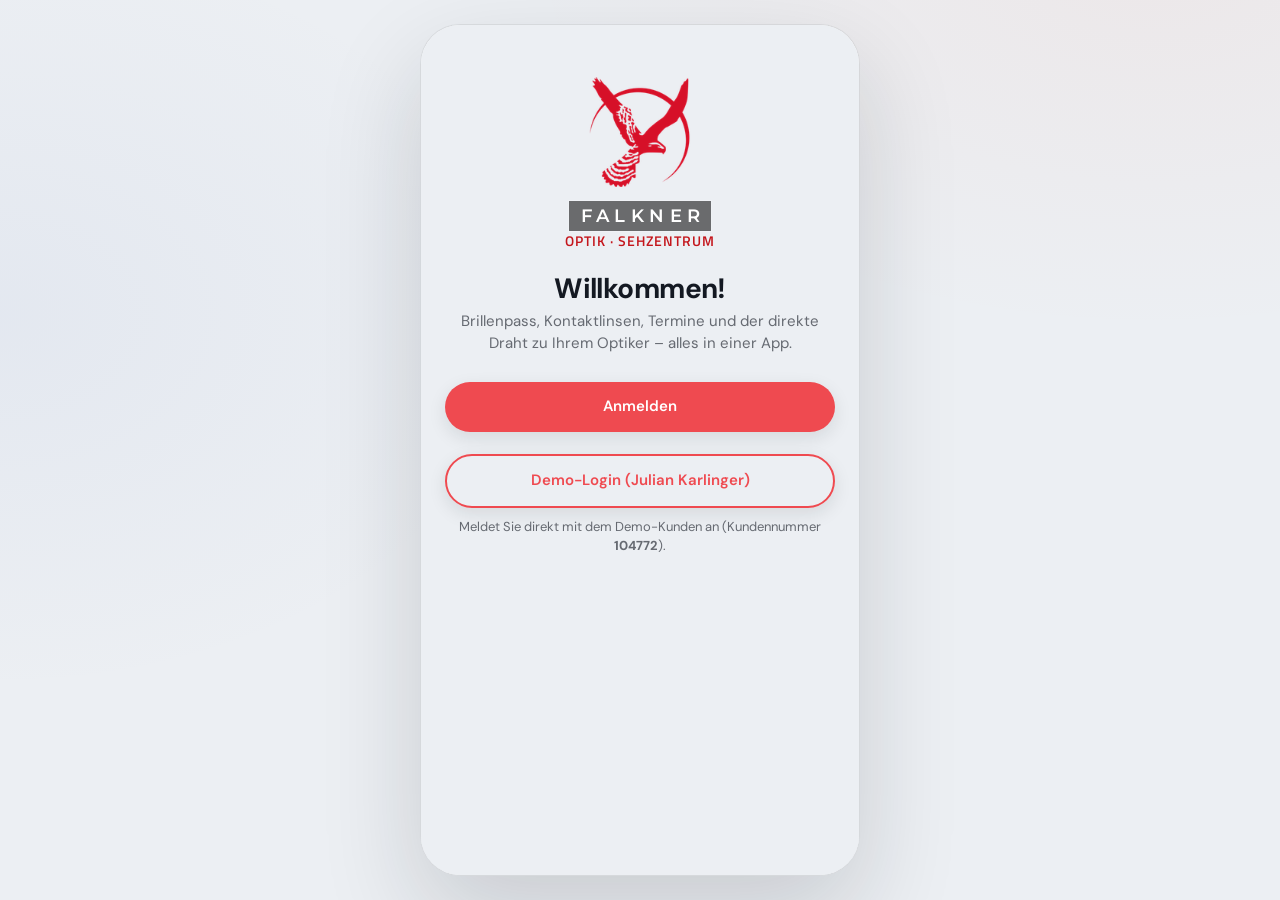
==== index.html @ cf4ca195 "App v1.14: Datenschutzerklärung um Google Maps ergänzt Abschnitt „Karten (Google Maps)“: IP-Übertrag" ====
<!DOCTYPE html>
<html lang="de">
<head>
<meta charset="UTF-8">
<script>/* Runde 4: Hell/Dunkel aus den App-Einstellungen, Standard Systemeinstellung */
(function(){var mq=matchMedia('(prefers-color-scheme: dark)');
window.gtApply=function(t){if(t===undefined){try{t=((JSON.parse(localStorage.getItem('glass-falkner-v10'))||{}).ui||{}).theme}catch(e){}}
 window.__gtT=t||'system';var r=(__gtT==='light'||__gtT==='dark')?__gtT:(mq.matches?'dark':'light');
 document.documentElement.setAttribute('data-gt',r);var m=document.querySelector('meta[name="theme-color"]');if(m)m.setAttribute('content',r==='dark'?'#12151B':'#ECEFF3')};
mq.addEventListener('change',function(){gtApply(window.__gtT)});gtApply();})();
</script>
<meta name="viewport" content="width=device-width, initial-scale=1, viewport-fit=cover">
<meta name="theme-color" content="#26262b">
<meta name="apple-mobile-web-app-capable" content="yes">
<meta name="apple-mobile-web-app-status-bar-style" content="black-translucent">
<meta name="apple-mobile-web-app-title" content="Optik Falkner">
<title>OptiApp</title>
<link href="fonts/fonts.css" rel="stylesheet">
<style>
:root{
  --bg:#f3f2f0; --surface:#ffffff; --surface-2:#f8f7f5; --ink:#1c1c1f; --muted:#6e6e74;
  --line:#e4e2de; --brand:#26262b; --brand-2:#4a4a52; --accent:#c4161c; --accent-soft:#fbe5e5;
  --brand-soft:rgba(38,38,43,.10); --ok:#2f8f6b; --ok-soft:#e1f2ea; --warn:#c9822b; --warn-soft:#fbf0de; --danger:#c2493d;
  --radius:18px; --shadow:0 1px 2px rgba(20,35,43,.05),0 8px 24px rgba(20,35,43,.06);
}
@media (prefers-color-scheme: dark){
  :root:not([data-theme="light"]){
    --bg:#121214; --surface:#1c1c20; --surface-2:#232328; --ink:#f0f0f2; --muted:#9a9aa2;
    --line:#2e2e34; --brand:#e8e8ec; --brand-2:#c8c8d0; --accent:#ef4a50; --accent-soft:#3a1c1e;
    --brand-soft:rgba(232,232,236,.14); --ok:#5cc79c; --ok-soft:#173329; --warn:#e3a85a; --warn-soft:#352a18; --danger:#e57367;
    --shadow:0 1px 2px rgba(0,0,0,.3),0 8px 24px rgba(0,0,0,.25);
  }
}
:root[data-theme="dark"]{
    --bg:#121214; --surface:#1c1c20; --surface-2:#232328; --ink:#f0f0f2; --muted:#9a9aa2;
    --line:#2e2e34; --brand:#e8e8ec; --brand-2:#c8c8d0; --accent:#ef4a50; --accent-soft:#3a1c1e;
    --brand-soft:rgba(232,232,236,.14); --ok:#5cc79c; --ok-soft:#173329; --warn:#e3a85a; --warn-soft:#352a18; --danger:#e57367;
    --shadow:0 1px 2px rgba(0,0,0,.3),0 8px 24px rgba(0,0,0,.25);
}
:root[data-theme="dark"]{color-scheme:dark}
*{box-sizing:border-box;margin:0;padding:0;-webkit-tap-highlight-color:transparent}
html,body{height:100%}
body{font-family:'DM Sans',system-ui,sans-serif;background:var(--bg);color:var(--ink);font-size:15px;line-height:1.45}
button,input,select,textarea{font:inherit;color:inherit}
button{cursor:pointer;border:none;background:none}

/* App shell – auf dem Desktop als Handy-Rahmen */
.app{max-width:440px;margin:0 auto;min-height:100%;display:flex;flex-direction:column;background:var(--bg);position:relative}
@media (min-width:600px){
  body{padding:24px 0;background:linear-gradient(135deg,#e6e4e1,#f2e6e4)}
  .app{height:calc(100vh - 48px);min-height:0;border-radius:36px;overflow:hidden;box-shadow:0 30px 80px rgba(15,61,76,.25);border:8px solid #14232b}
}
@media (min-width:600px) and (prefers-color-scheme: dark){ :root:not([data-theme="light"]) body{background:#060b0d} }
@media (min-width:600px){ :root[data-theme="dark"] body{background:#060b0d} }

header.top{padding:calc(env(safe-area-inset-top) + 18px) 20px 14px;display:flex;align-items:center;justify-content:space-between}
.logo{display:flex;align-items:center;gap:10px}
.logo-mark{width:34px;height:34px;border-radius:50%;background:var(--brand);display:grid;place-items:center}
.logo-mark svg{width:20px;height:20px;stroke:var(--bg)}
.logo-text{font-family:'DM Serif Display',serif;font-size:20px;letter-spacing:.2px}
.icon-btn{width:40px;height:40px;border-radius:50%;display:grid;place-items:center;background:var(--surface);box-shadow:var(--shadow);position:relative}
.icon-btn svg{width:20px;height:20px}
.dot{position:absolute;top:9px;right:10px;width:8px;height:8px;border-radius:50%;background:var(--accent);border:2px solid var(--surface)}

main{flex:1;overflow-y:auto;padding:4px 20px 110px}
.view{display:none;animation:fade .25s ease}
.view.active{display:block}
@keyframes fade{from{opacity:0;transform:translateY(6px)}to{opacity:1;transform:none}}

h1{font-family:'DM Serif Display',serif;font-weight:400;font-size:30px;line-height:1.1;margin:6px 0 4px}
h2{font-size:13px;text-transform:uppercase;letter-spacing:.08em;color:var(--muted);font-weight:600;margin:26px 0 10px}
h3{font-size:17px;font-weight:600}
.sub{color:var(--muted)}

.card{background:var(--surface);border-radius:var(--radius);padding:18px;box-shadow:var(--shadow)}
.card + .card{margin-top:12px}

/* Hero */
.hero{background:#26262b;color:#fff;border-radius:24px;padding:20px;position:relative;overflow:hidden;margin-top:14px}
.hero::before{content:"";position:absolute;left:0;top:0;bottom:0;width:5px;background:var(--accent)}
@media (prefers-color-scheme: dark){:root:not([data-theme="light"]) .hero{background:#2a2a30}}
:root[data-theme="dark"] .hero{background:#2a2a30}
.hero::after{content:"";position:absolute;right:-40px;top:-40px;width:160px;height:160px;border-radius:50%;border:22px solid rgba(255,255,255,.07)}
.hero .label{font-size:12px;opacity:.75;text-transform:uppercase;letter-spacing:.08em}
.hero .big{font-family:'DM Serif Display',serif;font-size:24px;margin:4px 0 2px}
.hero .meta{opacity:.85;font-size:14px}
.hero .btn-light{margin-top:14px;background:rgba(255,255,255,.15);color:#fff;padding:9px 14px;border-radius:12px;font-weight:600;font-size:14px}

/* Quick actions */
.quick{display:grid;grid-template-columns:repeat(3,1fr);gap:10px}
.qa{background:var(--surface);border-radius:var(--radius);padding:16px 10px;box-shadow:var(--shadow);display:flex;flex-direction:column;align-items:center;gap:8px;text-align:center;font-size:13px;font-weight:600}
.qa .ic{width:44px;height:44px;border-radius:14px;display:grid;place-items:center}
.qa .ic svg{width:22px;height:22px}
.ic-a{background:var(--accent-soft);color:var(--accent)}
.ic-b{background:var(--ok-soft);color:var(--ok)}
.ic-c{background:var(--brand-soft);color:var(--brand)}

.row{display:flex;align-items:center;gap:12px}
.row .grow,.list-item .grow{flex:1;min-width:0}
.list-item{display:flex;align-items:center;gap:12px;padding:14px 0;border-bottom:1px solid var(--line)}
.list-item:last-child{border-bottom:none;padding-bottom:0}
.list-item:first-child{padding-top:0}
.chev{color:var(--muted)}

.badge{display:inline-block;font-size:12px;font-weight:600;padding:3px 9px;border-radius:999px}
.badge.ok{background:var(--ok-soft);color:var(--ok)}
.badge.warn{background:var(--warn-soft);color:var(--warn)}
.badge.info{background:var(--brand-soft);color:var(--brand)}

/* Segmented */
.seg{display:flex;background:var(--surface);border-radius:14px;padding:4px;box-shadow:var(--shadow);margin-top:14px}
.seg button{flex:1;padding:10px;border-radius:10px;font-weight:600;color:var(--muted);font-size:14px}
.seg button.on{background:var(--brand);color:var(--bg)}

/* Rezepttabelle */
.rx{width:100%;border-collapse:collapse;margin-top:12px;font-variant-numeric:tabular-nums}
.rx th{font-size:11px;text-transform:uppercase;letter-spacing:.06em;color:var(--muted);font-weight:600;text-align:center;padding:6px 2px}
.rx td{text-align:center;padding:10px 2px;font-weight:600;border-top:1px solid var(--line)}
.rx td:first-child,.rx th:first-child{text-align:left}
.eye{display:inline-grid;place-items:center;width:26px;height:26px;border-radius:8px;background:var(--surface-2);font-size:12px;font-weight:700}
.kv{display:grid;grid-template-columns:1fr 1fr;gap:12px 16px;margin-top:14px}
.kv div span{display:block;font-size:12px;color:var(--muted)}
.kv div b{font-weight:600}

.progress{height:8px;border-radius:99px;background:var(--surface-2);overflow:hidden;margin-top:8px}
.progress i{display:block;height:100%;background:var(--accent);border-radius:99px}

/* Buttons */
.btn{display:flex;align-items:center;justify-content:center;gap:8px;width:100%;padding:14px;border-radius:14px;font-weight:600;background:var(--brand);color:var(--bg)}
.btn.ghost{background:var(--surface-2);color:var(--ink)}
.btn.accent{background:var(--accent);color:#fff}
.btn:disabled{opacity:.4;cursor:not-allowed}
.btn-row{display:flex;gap:10px;margin-top:14px}

/* Formulare */
label.f{display:block;font-size:13px;font-weight:600;margin:16px 0 6px}
.input,select.input,textarea.input{width:100%;padding:13px 14px;border-radius:12px;border:1px solid var(--line);background:var(--surface-2);outline:none}
.input:focus{border-color:var(--brand-2)}
textarea.input{min-height:90px;resize:vertical}
.chips{display:flex;flex-wrap:wrap;gap:8px}
.chip{padding:9px 14px;border-radius:999px;border:1px solid var(--line);background:var(--surface-2);font-size:14px;font-weight:500}
.chip.on{background:var(--brand);border-color:var(--brand);color:var(--bg)}
.toggle{width:46px;height:28px;border-radius:99px;background:var(--line);position:relative;flex-shrink:0;transition:.2s}
.toggle::after{content:"";position:absolute;top:3px;left:3px;width:22px;height:22px;border-radius:50%;background:#fff;transition:.2s;box-shadow:0 1px 3px rgba(0,0,0,.2)}
.toggle.on{background:var(--ok)}
.toggle.on::after{left:21px}
.upload{border:2px dashed var(--line);border-radius:14px;padding:20px;text-align:center;color:var(--muted);display:block;cursor:pointer}
.thumbs{display:flex;gap:8px;margin-top:10px;flex-wrap:wrap}
.thumbs img{width:64px;height:64px;object-fit:cover;border-radius:10px}
.thumbs .th{position:relative;display:inline-block}.thumbs .th button{position:absolute;top:-6px;right:-6px;width:22px;height:22px;border-radius:50%;border:0;background:rgba(0,0,0,.65);color:#fff;font-size:15px;line-height:22px;padding:0;cursor:pointer}
.stepper{display:flex;align-items:center;gap:14px}
.stepper button{width:38px;height:38px;border-radius:12px;background:var(--surface-2);font-size:20px;font-weight:600}
.stepper b{min-width:24px;text-align:center;font-size:18px}

/* Kalender */
.days{display:flex;gap:8px;overflow-x:auto;padding-bottom:4px;scrollbar-width:none}
.days::-webkit-scrollbar{display:none}
.day{flex:0 0 58px;padding:10px 0;border-radius:14px;background:var(--surface-2);border:1px solid var(--line);text-align:center}
.day small{display:block;font-size:11px;color:var(--muted);text-transform:uppercase}
.day b{font-size:18px}
.day.on{background:var(--brand);border-color:var(--brand);color:var(--bg)}
.day.on small{color:var(--bg);opacity:.8}
.day:disabled{opacity:.35}
.slots{display:grid;grid-template-columns:repeat(4,1fr);gap:8px}
.slot{padding:10px 0;border-radius:10px;background:var(--surface-2);border:1px solid var(--line);font-weight:600;font-size:14px}
.slot.on{background:var(--accent);border-color:var(--accent);color:#fff}
.slot:disabled{opacity:.3;text-decoration:line-through}

/* Startseite – aufgeräumt */
.greet{font-size:24px;margin:2px 0 0}
.tiles{display:grid;grid-template-columns:1fr 1fr;gap:12px;margin-top:14px}
.tile{background:var(--surface);border-radius:var(--radius);padding:16px;box-shadow:var(--shadow);text-align:left;display:flex;flex-direction:column;gap:10px;min-height:128px}
.tile .ic{width:40px;height:40px;border-radius:12px;display:grid;place-items:center;background:var(--brand-soft);color:var(--brand)}
.tile .ic svg{width:22px;height:22px}
.tile b{font-size:15px;line-height:1.2}
.tile .muted-s{margin-top:-6px}
.tile .muted-s.warn{color:var(--warn);font-weight:600}
.actions .list-item{width:100%;text-align:left}
.actions .aic{width:36px;height:36px;border-radius:10px;display:grid;place-items:center;flex-shrink:0}
.actions .aic svg{width:19px;height:19px}
/* Treuepass */
.stamps{display:flex;gap:8px;margin:14px 0 4px}
.stamp{flex:1;aspect-ratio:1;max-width:52px;border-radius:50%;border:2px dashed var(--line);display:grid;place-items:center;color:transparent}
.stamp.on{border:none;background:var(--accent);color:#fff}
.stamp svg{width:55%;height:55%}
.stamps.mini{gap:5px;margin:0}
.stamps.mini .stamp{max-width:14px;border-width:1.5px}
.voucher{margin-top:14px;padding:14px;border-radius:14px;background:var(--accent-soft);border:1.5px dashed var(--accent)}
.voucher code{font-family:ui-monospace,monospace;font-size:20px;font-weight:700;letter-spacing:.12em;color:var(--accent)}
.head-avatar{width:40px;height:40px;flex-shrink:0;border-radius:50%;background:var(--accent-soft);color:var(--accent);display:grid;place-items:center;font-weight:700;box-shadow:var(--shadow)}

/* Logo Falkner */
.logo{gap:9px}
.falcon{width:46px;height:46px;display:grid;place-items:center;flex-shrink:0}
.falcon img{width:100%;height:100%;object-fit:contain}
.falcon.nofalcon img{display:none}
.falcon.nofalcon::after{content:"";width:60%;height:60%;border-radius:50%;background:var(--accent)}
.wordmark{display:flex;flex-direction:column;gap:3px;line-height:1}
.wm-top{background:#1d1d1b;color:#fff;font-family:'Montserrat',sans-serif;font-weight:600;font-size:13px;letter-spacing:.3em;padding:4px 3px 4px 8px;text-align:center}
.wm-sub{color:#c4161c;font-family:'Titillium Web',sans-serif;font-weight:600;font-size:10.5px;letter-spacing:.07em;white-space:nowrap}
@media (prefers-color-scheme: dark){:root:not([data-theme="light"]) .wm-top{background:#000;box-shadow:0 0 0 1px #3a3a40}:root:not([data-theme="light"]) .wm-sub{color:#ef4a50}}
:root[data-theme="dark"] .wm-top{background:#000;box-shadow:0 0 0 1px #3a3a40}:root[data-theme="dark"] .wm-sub{color:#ef4a50}
/* Push-Simulation */
.push{position:absolute;left:12px;right:12px;top:10px;z-index:40;background:var(--surface);border-radius:18px;padding:12px 14px;box-shadow:0 12px 40px rgba(0,0,0,.25);display:flex;gap:12px;align-items:center;transform:translateY(-140%);transition:transform .4s cubic-bezier(.2,.8,.2,1);text-align:left;width:auto}
.push.on{transform:none}
.push .falcon{width:40px;height:40px;border-radius:10px;background:var(--surface-2)}.push .falcon img{width:80%;height:80%}
.push small{color:var(--muted);font-size:12px}
@media (max-width:599px){.push{position:fixed;max-width:416px;margin:0 auto}}
.notice{display:flex;gap:12px;align-items:center;text-align:left;width:100%;margin-top:14px;padding:14px 16px;border-radius:var(--radius);background:var(--warn-soft);color:var(--ink)}
.notice .big-star{font-size:24px}
/* Sterne */
.stars{display:flex;gap:6px;justify-content:center;margin:10px 0 4px}
.stars button{font-size:38px;line-height:1;color:var(--line);padding:2px}
.stars button.on{color:#f0a71f}
.stars-s{color:#f0a71f;letter-spacing:1px}
/* Zusammenfassung */
.sum{display:grid;grid-template-columns:auto 1fr;gap:10px 14px;font-size:14px;margin-top:6px}
.sum span{color:var(--muted)}
.sum b{font-weight:600;word-break:break-word}
.kasko-box{padding:14px;border-radius:14px;background:var(--ok-soft);margin-top:4px}
.kasko-box.off{background:var(--warn-soft)}
.btn.outline{background:transparent;border:2px solid var(--accent);color:var(--accent);margin-top:10px}
/* News */
.news-card{padding:0;overflow:hidden}
.news-card .nc-body{padding:16px 18px 18px}
.news-card{cursor:pointer}
.news-big .tag{font-size:14px}
.news-big h1{font-size:30px;line-height:1.2;margin:8px 0 14px}
.news-big p{font-size:20px;line-height:1.65;color:var(--ink)}
.news-card .nc-band{height:6px;background:var(--accent)}
.news-card .tag{display:inline-block;font-size:11px;font-weight:700;letter-spacing:.06em;text-transform:uppercase;color:var(--accent);margin-bottom:6px}
.news-card p{color:var(--muted);margin-top:6px;font-size:14px}
nav.bottom button{position:relative}
.nav-dot{position:absolute;top:4px;left:calc(50% + 8px);min-width:16px;height:16px;border-radius:99px;background:var(--accent);color:#fff;font-size:10px;font-weight:700;display:grid;place-items:center;padding:0 4px}
.num-in{width:72px;text-align:center;font-size:18px;font-weight:700;padding:8px;border-radius:12px;border:1px solid var(--line);background:var(--surface-2)}

/* Darstellung */
:root.hc{--muted:#3a3a40;--line:#8e8e96}
:root.hc .card,:root.hc .tile,:root.hc .list-item{border-color:var(--line)}
:root.hc .card,:root.hc .tile{box-shadow:0 0 0 1.5px var(--line)}
@media (prefers-color-scheme: dark){:root.hc:not([data-theme="light"]){--muted:#d4d4da;--line:#74747c}}
:root.hc[data-theme="dark"]{--muted:#d4d4da;--line:#74747c}
main,.sheet,.chatbar,.onb{zoom:var(--fs,1)}
.seg2{display:flex;background:var(--surface-2);border-radius:12px;padding:3px;gap:3px}
.seg2 button{flex:1;padding:9px 6px;border-radius:9px;font-weight:600;color:var(--muted);font-size:14px}
.seg2 button.on{background:var(--surface);color:var(--ink);box-shadow:var(--shadow)}
/* Erinnerung */
.notice.blue{background:var(--brand-soft)}
/* Dokumente */
.paper{background:#fff;color:#1c1c1f;border-radius:12px;padding:20px;box-shadow:0 0 0 1px #e4e2de;font-size:14px}
.paper h3{font-size:18px}
.paper table{width:100%;border-collapse:collapse;margin-top:12px}
.paper td{padding:7px 0;border-bottom:1px solid #eee}
.paper td:last-child{text-align:right}
.paper .tot td{font-weight:700;border-bottom:none;border-top:2px solid #1c1c1f}
.paper .stamp-demo{display:inline-block;margin-top:14px;padding:3px 8px;border:1.5px dashed #c4161c;color:#c4161c;border-radius:6px;font-size:12px;font-weight:700}
/* Erststart */
.onb{position:absolute;inset:0;z-index:50;background:var(--bg);overflow-y:auto;padding:calc(env(safe-area-inset-top) + 28px) 24px 30px;display:none}
.onb.on{display:block}
@media (max-width:599px){.onb{position:fixed;max-width:440px;margin:0 auto}}
.onb .hero-logo{display:flex;flex-direction:column;align-items:center;gap:14px;margin:24px 0 26px;text-align:center}
.onb .hero-logo img{width:110px;height:110px}
.onb .steps{display:flex;gap:6px;justify-content:center;margin-bottom:18px}
.onb .steps i{width:28px;height:4px;border-radius:9px;background:var(--line)}
.onb .steps i.on{background:var(--accent)}
.check{display:flex;gap:12px;align-items:flex-start;padding:12px 0;border-bottom:1px solid var(--line);text-align:left;width:100%}
.check .box{width:22px;height:22px;border-radius:6px;border:2px solid var(--line);flex-shrink:0;display:grid;place-items:center;color:#fff;font-size:14px;margin-top:1px}
.check.on .box{background:var(--accent);border-color:var(--accent)}

/* Familie */
.who{display:flex;gap:8px;overflow-x:auto;scrollbar-width:none;margin:14px 0 2px}
.who::-webkit-scrollbar{display:none}
.who button{display:flex;align-items:center;gap:8px;padding:6px 14px 6px 6px;border-radius:999px;background:var(--surface);box-shadow:var(--shadow);font-weight:600;white-space:nowrap;border:2px solid transparent}
.who button.on{border-color:var(--accent);color:var(--accent)}
.wav{width:28px;height:28px;border-radius:50%;background:var(--accent-soft);color:var(--accent);display:grid;place-items:center;font-size:13px;font-weight:700}
.who button.on .wav{background:var(--accent);color:#fff}

/* Chat */
.head-btn{width:40px;height:40px;border-radius:50%;background:var(--surface);box-shadow:var(--shadow);display:grid;place-items:center;position:relative;color:var(--ink)}
.head-btn svg{width:20px;height:20px}
.head-badge{position:absolute;top:-3px;right:-3px;min-width:18px;height:18px;border-radius:99px;background:var(--accent);color:#fff;font-size:11px;font-weight:700;display:grid;place-items:center;padding:0 5px;border:2px solid var(--bg)}
#v-chat{padding-bottom:70px}
.chat-head{display:flex;align-items:center;gap:12px;margin:2px 0 14px}
.chat-head .falcon{width:42px;height:42px;border-radius:12px;background:var(--surface);box-shadow:var(--shadow)}
.chat-head .falcon img{width:78%;height:78%}
.msgs{display:flex;flex-direction:column;gap:10px}
.day-sep{align-self:center;font-size:12px;color:var(--muted);background:var(--surface);padding:3px 10px;border-radius:99px;margin:6px 0}
.msg{max-width:82%;padding:10px 13px;border-radius:18px;font-size:15px;line-height:1.4;box-shadow:var(--shadow);word-wrap:break-word}
.msg.shop{align-self:flex-start;background:var(--surface);border-bottom-left-radius:6px}
.msg.me{align-self:flex-end;background:var(--accent);color:#fff;border-bottom-right-radius:6px}
.msg .t{display:block;font-size:11px;opacity:.65;margin-top:4px;text-align:right}
.msg .who{display:block;font-size:12px;font-weight:700;color:var(--accent);margin-bottom:2px}
.msg img{display:block;max-width:100%;border-radius:12px;margin-bottom:4px}
.msg.status{align-self:stretch;max-width:none;background:var(--surface);border-left:4px solid var(--ok);border-radius:14px;display:flex;gap:12px;align-items:flex-start}
.msg.status .si{font-size:22px;line-height:1}
.msg.status b{display:block}
.msg.status .muted-s{margin-top:2px}
.msg.status .btn{width:auto;padding:8px 12px;margin-top:10px;font-size:14px}
.typing{align-self:flex-start;background:var(--surface);border-radius:18px;padding:12px 14px;box-shadow:var(--shadow);display:flex;gap:4px}
.typing i{width:7px;height:7px;border-radius:50%;background:var(--muted);animation:blink 1s infinite}
.typing i:nth-child(2){animation-delay:.2s}.typing i:nth-child(3){animation-delay:.4s}
@keyframes blink{0%,80%,100%{opacity:.25}40%{opacity:1}}
.quick-replies{display:flex;gap:8px;overflow-x:auto;scrollbar-width:none;margin-top:14px}
.quick-replies::-webkit-scrollbar{display:none}
.quick-replies .chip{white-space:nowrap;flex-shrink:0}
.chatbar{position:absolute;left:0;right:0;bottom:calc(66px + env(safe-area-inset-bottom));padding:8px 12px;background:var(--bg);border-top:1px solid var(--line);display:none;gap:8px;align-items:flex-end;z-index:5}
.chatbar.on{display:flex}
.chat-att{position:absolute;left:0;right:0;bottom:100%;padding:10px 12px 6px;background:var(--bg);border-top:1px solid var(--line);display:flex;align-items:center;gap:10px}
.chat-att img{width:56px;height:56px;object-fit:cover;border-radius:10px;border:1px solid var(--line)}
.chat-att .grow{font-size:13px;color:var(--muted)}
.chat-att button{width:32px;height:32px;border-radius:50%;background:var(--surface-2);color:var(--ink);font-size:18px;line-height:1;flex-shrink:0}
.msg.me{-webkit-user-select:none;user-select:none;-webkit-touch-callout:none;transition:transform .15s}
.msg.me.pressing{transform:scale(.97)}
.msg img.zoomable{cursor:zoom-in}
.lightbox{position:fixed;inset:0;z-index:80;background:rgba(10,12,16,.92);display:none;align-items:center;justify-content:center;padding:16px}
.lightbox.on{display:flex}
.lightbox img{max-width:100%;max-height:100%;border-radius:10px;object-fit:contain;touch-action:pinch-zoom}
.lightbox button{position:absolute;top:calc(14px + env(safe-area-inset-top));right:14px;width:44px;height:44px;border-radius:50%;background:rgba(255,255,255,.16);color:#fff;font-size:24px;line-height:1}
.chatbar textarea{flex:1;resize:none;min-height:42px;max-height:110px;padding:10px 14px;border-radius:21px;border:1px solid var(--line);background:var(--surface);outline:none}
.chatbar .cb{width:42px;height:42px;border-radius:50%;display:grid;place-items:center;flex-shrink:0;background:var(--surface-2);color:var(--ink)}
.chatbar .cb.send{background:var(--accent);color:#fff}
.chatbar .cb svg{width:20px;height:20px}
@media (max-width:599px){.chatbar{position:fixed;max-width:440px;margin:0 auto}}

/* Filial-Pill */
.store-pill{display:flex;align-items:center;gap:6px;padding:8px 12px;border-radius:999px;background:var(--surface);box-shadow:var(--shadow);font-size:13px;font-weight:600}
.store-pill .sdot{width:8px;height:8px;border-radius:50%;background:var(--accent)}
.store-pill svg{width:14px;height:14px;color:var(--muted)}
.store-opt{width:100%;text-align:left;display:flex;gap:12px;align-items:center;padding:16px;border-radius:16px;border:2px solid var(--line);background:var(--surface-2);margin-top:10px}
.store-opt.on{border-color:var(--accent);background:var(--accent-soft)}
.radio{width:22px;height:22px;border-radius:50%;border:2px solid var(--line);flex-shrink:0;display:grid;place-items:center}
.store-opt.on .radio{border-color:var(--accent)}
.store-opt.on .radio::after{content:"";width:10px;height:10px;border-radius:50%;background:var(--accent)}
.mapframe{width:calc(100% + 36px);height:170px;border:0;margin:-18px -18px 16px;border-radius:var(--radius) var(--radius) 0 0;display:block;filter:grayscale(.3)}
.open-state{font-size:13px;font-weight:600}
.open-state.o{color:var(--ok)} .open-state.c{color:var(--danger)}
.hours small{display:block;font-size:12px;color:var(--muted);font-weight:400}
.right{text-align:right}

/* Bottom nav */
nav.bottom{position:absolute;left:0;right:0;bottom:0;background:var(--surface);border-top:1px solid var(--line);display:flex;padding:8px 6px calc(env(safe-area-inset-bottom) + 8px)}
nav.bottom button{flex:1;display:flex;flex-direction:column;align-items:center;gap:3px;padding:6px 0;font-size:11px;font-weight:600;color:var(--muted)}
nav.bottom button svg{width:23px;height:23px}
nav.bottom button.on{color:var(--brand)}
@media (max-width:599px){nav.bottom{position:fixed;max-width:440px;margin:0 auto}}

/* Bottom sheet */
.scrim{position:absolute;inset:0;background:rgba(10,20,25,.45);opacity:0;pointer-events:none;transition:.25s;z-index:20}
.scrim.on{opacity:1;pointer-events:auto}
.sheet{position:absolute;left:0;right:0;bottom:0;max-height:92%;background:var(--surface);border-radius:26px 26px 0 0;transform:translateY(105%);transition:transform .3s cubic-bezier(.2,.8,.2,1);z-index:21;display:flex;flex-direction:column}
.sheet.on{transform:none}
@media (max-width:599px){.scrim,.sheet{position:fixed;max-width:440px;margin:0 auto}}
.sheet-head{padding:12px 20px 8px;display:flex;align-items:center;justify-content:space-between}
.grip{width:40px;height:5px;border-radius:99px;background:var(--line);margin:8px auto 0}
.sheet-body{padding:0 20px calc(env(safe-area-inset-bottom) + 24px);overflow-y:auto}
.success{text-align:center;padding:20px 0 6px}
.success .big-ic{width:72px;height:72px;border-radius:50%;background:var(--ok-soft);color:var(--ok);display:grid;place-items:center;margin:0 auto 14px}
.success .big-ic svg{width:36px;height:36px}

.toast{pointer-events:none;position:absolute;left:50%;bottom:96px;transform:translate(-50%,20px);background:var(--ink);color:var(--bg);padding:12px 18px;border-radius:14px;font-weight:500;font-size:14px;opacity:0;transition:.25s;z-index:30;white-space:nowrap}
.toast.on{opacity:1;transform:translate(-50%,0)}
@media (max-width:599px){.toast{position:fixed}}

.map{height:150px;border-radius:14px;margin:-18px -18px 16px;background:
  linear-gradient(90deg,transparent 48%,var(--line) 48% 52%,transparent 52%),
  linear-gradient(0deg,transparent 38%,var(--line) 38% 42%,transparent 42%),
  linear-gradient(30deg,transparent 70%,var(--line) 70% 72%,transparent 72%),
  var(--surface-2);position:relative;border-radius:var(--radius) var(--radius) 0 0}
.map .pin{position:absolute;left:50%;top:40%;transform:translate(-50%,-100%);width:34px;height:34px;border-radius:50% 50% 50% 0;background:var(--accent);rotate:-45deg;box-shadow:var(--shadow)}
.hours{display:grid;grid-template-columns:1fr auto;gap:6px 12px;font-size:14px;margin-top:6px}
.hours .today{font-weight:700;color:var(--brand)}
.avatar{width:58px;height:58px;border-radius:50%;background:var(--accent-soft);color:var(--accent);display:grid;place-items:center;font-family:'DM Serif Display',serif;font-size:24px}
.muted-s{font-size:13px;color:var(--muted)}
.mt{margin-top:12px}
.input.ro{background:var(--surface-2);color:var(--muted);cursor:default}
</style>
<style id="glass">
/* ===== Glass-Test (Kunden-App) ===== */
:root:root:root{
  --bg:#141922; --surface:rgba(255,255,255,.10); --surface-2:rgba(255,255,255,.07); --ink:#F5F6F8; --muted:rgba(236,239,245,.66);
  --line:rgba(255,255,255,.15); --brand:#FFFFFF; --brand-2:#E3E6EC; --accent:#EF4A50; --accent-soft:rgba(239,74,80,.20);
  --brand-soft:rgba(255,255,255,.13); --ok:#5FE3AA; --ok-soft:rgba(95,227,170,.17); --warn:#FFC069; --warn-soft:rgba(255,192,105,.17); --danger:#FF7A6E;
  --radius:22px; --shadow:0 10px 30px rgba(0,0,0,.22),inset 0 1px 0 rgba(255,255,255,.10);
  --glass:blur(22px) saturate(150%);
  color-scheme:dark;
}
html{background:#141922 url(bg.jpg) center/cover fixed}
body,body[style]{background:transparent!important}
@media (min-width:600px){body{background:transparent!important}
  .app{border:1px solid rgba(255,255,255,.22)!important;box-shadow:0 40px 100px rgba(0,0,0,.45),inset 0 1px 0 rgba(255,255,255,.18)!important;border-radius:40px!important}}
.app{background:rgba(16,20,28,.28)!important}
@media (min-width:600px){.app{-webkit-backdrop-filter:blur(6px);backdrop-filter:blur(6px)}}
h1,.logo-text,.hero .big,.avatar{font-family:'DM Sans',system-ui,sans-serif!important;font-weight:700;letter-spacing:-.02em}
h2{color:rgba(255,255,255,.55)}
/* Glasflächen */
.card,.qa,.tile,.seg,.icon-btn,.head-btn,.store-pill,.who button,.msg.shop,.msg.status,.typing,.day-sep,.push,.chat-head .falcon,
.head-avatar,.notice,.store-opt,.day,.slot,.chip,.seg2,.voucher,.kasko-box{
  -webkit-backdrop-filter:var(--glass);backdrop-filter:var(--glass);border:1px solid var(--line)}
.card,.tile,.qa{transition:transform .2s ease,background .2s ease}
.tile:hover,.qa:hover{transform:translateY(-4px);background:rgba(255,255,255,.14)}
.hero{background:rgba(255,255,255,.10)!important;border:1px solid rgba(255,255,255,.22);
  -webkit-backdrop-filter:var(--glass);backdrop-filter:var(--glass);box-shadow:var(--shadow)}
.hero::before{display:none}
.hero .btn-light{background:rgba(255,255,255,.22);border:1px solid rgba(255,255,255,.3)}
/* Buttons */
.btn{border-radius:999px;box-shadow:0 6px 20px rgba(0,0,0,.18)}
.btn:not(.ghost):not(.accent):not(.outline){background:#fff;color:#141922}
.btn.ghost{background:rgba(255,255,255,.10);border:1px solid var(--line);-webkit-backdrop-filter:var(--glass);backdrop-filter:var(--glass)}
.btn.accent{background:var(--accent)}
.seg button.on,.day.on,.chip.on{background:#fff;color:#141922;border-color:#fff}
.seg{border-radius:999px}.seg button{border-radius:999px}
.input,select.input,textarea.input,.num-in,.chatbar textarea{background:rgba(255,255,255,.07);border:1px solid var(--line);color:var(--ink)}
.input::placeholder,textarea::placeholder{color:rgba(236,239,245,.45)}
option{background:#1b2029;color:#fff}
.toggle{background:rgba(255,255,255,.18)}
/* Kopf, Navigation, Chatleiste */
header.top{background:transparent}
nav.bottom{left:12px!important;right:12px!important;bottom:calc(env(safe-area-inset-bottom) + 12px)!important;border-radius:26px;
  background:rgba(18,22,30,.42);border:1px solid rgba(255,255,255,.18);-webkit-backdrop-filter:var(--glass);backdrop-filter:var(--glass);
  box-shadow:0 12px 40px rgba(0,0,0,.35);padding:6px!important}
nav.bottom button{border-radius:20px}
nav.bottom button.on{background:rgba(255,255,255,.16);color:#fff}
main{padding-bottom:120px}
.chatbar{bottom:calc(88px + env(safe-area-inset-bottom))!important;background:rgba(18,22,30,.40);border-top:1px solid var(--line);
  -webkit-backdrop-filter:var(--glass);backdrop-filter:var(--glass)}
.chat-att{background:rgba(18,22,30,.6);-webkit-backdrop-filter:var(--glass);backdrop-filter:var(--glass)}
.msg.me{background:var(--accent)}
/* Sheets, Onboarding, Toast */
.sheet{background:rgba(24,28,38,.72)!important;border:1px solid rgba(255,255,255,.18);border-bottom:0;-webkit-backdrop-filter:blur(30px) saturate(160%);backdrop-filter:blur(30px) saturate(160%)}
.scrim{background:rgba(5,8,12,.35)}
.onb{background:rgba(14,18,26,.45)!important;-webkit-backdrop-filter:blur(24px);backdrop-filter:blur(24px)}
.toast{background:rgba(255,255,255,.92);color:#141922;-webkit-backdrop-filter:var(--glass);backdrop-filter:var(--glass)}
.push{background:rgba(30,34,44,.62)!important}
.map{background:linear-gradient(90deg,transparent 48%,var(--line) 48% 52%,transparent 52%),linear-gradient(0deg,transparent 38%,var(--line) 38% 42%,transparent 42%),rgba(255,255,255,.05)}
.mapframe{filter:grayscale(.2) brightness(.85)}
.paper{box-shadow:0 10px 30px rgba(0,0,0,.3)}
.wm-top{background:rgba(0,0,0,.55)!important;box-shadow:0 0 0 1px rgba(255,255,255,.2)!important}
.wm-sub{color:#FF8A7E!important}
.falcon img{filter:drop-shadow(0 2px 6px rgba(0,0,0,.35))}
::-webkit-scrollbar{width:8px;height:8px}::-webkit-scrollbar-thumb{background:rgba(255,255,255,.2);border-radius:9px}
.onb{background:rgba(14,18,26,.9)!important;-webkit-backdrop-filter:blur(30px);backdrop-filter:blur(30px)}


/* --- Runde 2: neutrales Glas, Akzente in der Optiker-Farbe --- */
.tile .ic,.qa .ic{background:rgba(255,255,255,.12)!important;color:var(--accent)!important}
.head-avatar,.avatar{background:var(--accent)!important;color:#fff!important}
.chatbar .cb.send{background:var(--accent)}
/* Tableiste und Chatleiste blickdicht, damit nichts durchscheint */
nav.bottom{background:#161A22!important;-webkit-backdrop-filter:none!important;backdrop-filter:none!important}
.chatbar,.chat-att{background:#161A22!important;-webkit-backdrop-filter:none!important;backdrop-filter:none!important}
/* Popups: Inhalt dahinter verschwimmt */
.scrim{background:rgba(5,8,12,.30)!important;-webkit-backdrop-filter:blur(10px);backdrop-filter:blur(10px)}
.lightbox{-webkit-backdrop-filter:blur(12px);backdrop-filter:blur(12px);background:rgba(5,8,12,.6)!important}
/* Tableiste unten angedockt: kein Inhalt mehr unter oder neben der Leiste */
nav.bottom{left:0!important;right:0!important;bottom:0!important;border-radius:24px 24px 0 0!important;border-bottom:0!important;
  padding:8px 6px calc(env(safe-area-inset-bottom) + 8px)!important;box-shadow:0 -10px 30px rgba(0,0,0,.25)!important}
.chatbar{bottom:calc(66px + env(safe-area-inset-bottom))!important}
nav.bottom{z-index:12!important}.chatbar{z-index:11!important}header.top{position:relative;z-index:6}


/* --- Runde 3: Tableiste als Liquid Glass --- */
nav.bottom{left:14px!important;right:14px!important;bottom:calc(env(safe-area-inset-bottom) + 12px)!important;
  border-radius:999px!important;border:0!important;padding:5px!important;isolation:isolate;overflow:visible;
  background:rgba(28,32,42,.30)!important;
  -webkit-backdrop-filter:blur(10px) saturate(190%) brightness(1.08)!important;backdrop-filter:blur(10px) saturate(190%) brightness(1.08)!important;
  box-shadow:inset 0 1px 1px rgba(255,255,255,.38),inset 0 -1px 1px rgba(255,255,255,.12),inset 0 0 18px rgba(255,255,255,.06),0 10px 30px rgba(0,0,0,.35),0 2px 6px rgba(0,0,0,.2)!important}
nav.bottom.lg-refract{-webkit-backdrop-filter:url(#lgRefract) blur(8px) saturate(190%) brightness(1.08)!important;backdrop-filter:url(#lgRefract) blur(8px) saturate(190%) brightness(1.08)!important}
/* Lichtkante: oben links und unten rechts heller, wie bei echtem Glas */
nav.bottom::before{content:"";position:absolute;inset:0;border-radius:inherit;padding:1px;pointer-events:none;z-index:2;
  background:linear-gradient(135deg,rgba(255,255,255,.55),rgba(255,255,255,.08) 35%,rgba(255,255,255,.04) 65%,rgba(255,255,255,.35));
  -webkit-mask:linear-gradient(#000 0 0) content-box,linear-gradient(#000 0 0);-webkit-mask-composite:xor;mask:linear-gradient(#000 0 0) content-box exclude,linear-gradient(#000 0 0)}
nav.bottom button{border-radius:999px!important;background:transparent!important;color:rgba(245,246,248,.78)!important;position:relative;z-index:1;
  text-shadow:0 1px 2px rgba(0,0,0,.35);transition:color .25s,transform .25s}
nav.bottom button svg{filter:drop-shadow(0 1px 1.5px rgba(0,0,0,.3))}
nav.bottom button.on{color:var(--accent)!important}
nav.bottom button:active{transform:scale(.94)}
/* Linse unter dem aktiven Tab, gleitet mit Federung zum neuen Tab */
nav.bottom .lg-lens{position:absolute;top:5px;bottom:5px;left:5px;width:0;border-radius:999px;z-index:0;pointer-events:none;
  background:rgba(255,255,255,.14);
  box-shadow:inset 0 1px 1px rgba(255,255,255,.45),inset 0 -1px 1px rgba(255,255,255,.12),0 3px 10px rgba(0,0,0,.18);
  transition:translate .5s cubic-bezier(.34,1.45,.5,1),width .5s cubic-bezier(.34,1.45,.5,1),transform .25s ease,opacity .2s}
nav.bottom:has(button:active) .lg-lens{transform:scale(1.06,1.12);background:rgba(255,255,255,.2)}
/* Weicher Übergang am unteren Rand, damit Text hinter der Leiste ausgeblendet wird */
.lg-edge{position:absolute;left:0;right:0;bottom:0;height:calc(110px + env(safe-area-inset-bottom));z-index:10;pointer-events:none;
  background:linear-gradient(to top,rgba(10,12,18,.88) 0%,rgba(10,12,18,.7) 40%,rgba(10,12,18,0) 100%);
  -webkit-backdrop-filter:blur(6px);backdrop-filter:blur(6px);
  -webkit-mask-image:linear-gradient(to top,#000 45%,transparent);mask-image:linear-gradient(to top,#000 45%,transparent)}
@media (max-width:599px){.lg-edge{position:fixed;max-width:440px;margin:0 auto}}
.app:has(.chatbar.on) .lg-edge{height:calc(170px + env(safe-area-inset-bottom))}
/* Chatleiste schwebt über der Tableiste */
.chatbar{bottom:calc(76px + env(safe-area-inset-bottom))!important;background:transparent!important;border-top:0!important;padding:6px 14px!important}
.chatbar textarea{background:rgba(28,32,42,.55)!important;border:1px solid rgba(255,255,255,.16)!important;-webkit-backdrop-filter:blur(14px) saturate(170%);backdrop-filter:blur(14px) saturate(170%)}
.chat-att{background:rgba(28,32,42,.75)!important;-webkit-backdrop-filter:blur(14px);backdrop-filter:blur(14px)}
@media (prefers-reduced-motion:reduce){nav.bottom .lg-lens{transition:none}}

/* --- Runde 4: Hell/Dunkel, ruhiger Hintergrund, Anmeldung blickdicht --- */
.app{background:rgba(16,20,28,.18)!important}
/* Anmeldung (Onboarding) blickdicht */
.onb,.onb[style]{background:#12151B!important;-webkit-backdrop-filter:none!important;backdrop-filter:none!important}
html[data-gt="light"] .onb{background:#ECEFF3!important}
/* Hell */
html[data-gt="light"]:root:root:root{--bg:#ECEFF3; --ink:#141922; --muted:rgba(20,25,34,.62); --line:rgba(20,25,34,.11); --surface:rgba(255,255,255,.62); --surface-2:rgba(255,255,255,.5);
--ok:#1E9566; --ok-soft:rgba(30,149,102,.13); --warn:#B7700F; --warn-soft:rgba(220,150,40,.16); --danger:#D23F3F; color-scheme:light; --brand:#141922; --brand-2:#2A303B; --brand-soft:rgba(20,25,34,.07);
  --shadow:0 10px 30px rgba(20,25,34,.08),inset 0 1px 0 rgba(255,255,255,.9)}
html[data-gt="light"] .app{background:rgba(255,255,255,.28)!important}
@media (min-width:600px){html[data-gt="light"] .app{border-color:rgba(20,25,34,.12)!important;box-shadow:0 40px 100px rgba(20,25,34,.16),inset 0 1px 0 #fff!important}}
html[data-gt="light"] h2{color:rgba(20,25,34,.5)}
html[data-gt="light"] .tile:hover,html[data-gt="light"] .qa:hover{background:rgba(255,255,255,.85)}
html[data-gt="light"] .hero{background:rgba(255,255,255,.62)!important;border-color:rgba(255,255,255,.95)}
html[data-gt="light"] .hero{color:#141922}
html[data-gt="light"] .hero::after{border-color:rgba(20,25,34,.05)}
html[data-gt="light"] .hero .btn-light{background:rgba(20,25,34,.06);border-color:rgba(20,25,34,.12);color:#141922}
html[data-gt="light"] .btn{box-shadow:0 6px 18px rgba(20,25,34,.10)}
html[data-gt="light"] .btn:not(.ghost):not(.accent):not(.outline){background:#141922;color:#fff}
html[data-gt="light"] .btn.ghost{background:rgba(255,255,255,.65)}
html[data-gt="light"] .seg button.on,html[data-gt="light"] .day.on,html[data-gt="light"] .chip.on{background:#141922;color:#fff;border-color:#141922}
html[data-gt="light"] .input,html[data-gt="light"] select.input,html[data-gt="light"] textarea.input,html[data-gt="light"] .num-in{background:rgba(255,255,255,.75)}
html[data-gt="light"] .input::placeholder,html[data-gt="light"] textarea::placeholder{color:rgba(20,25,34,.42)}
html[data-gt="light"] option{background:#fff;color:#141922}
html[data-gt="light"] .toggle{background:rgba(20,25,34,.16)}
.toggle.on,html[data-gt="light"] .toggle.on{background:var(--ok)}
html[data-gt="light"] .tile .ic,html[data-gt="light"] .qa .ic{background:rgba(20,25,34,.06)!important}
html[data-gt="light"] .sheet{background:rgba(255,255,255,.86)!important;border-color:rgba(255,255,255,.95)}
html[data-gt="light"] .scrim{background:rgba(20,25,34,.18)!important}
html[data-gt="light"] .toast{background:rgba(20,25,34,.92);color:#fff}
html[data-gt="light"] .push{background:rgba(255,255,255,.85)!important}
html[data-gt="light"] .mapframe{filter:none}
html[data-gt="light"] .paper{box-shadow:0 10px 30px rgba(20,25,34,.12)}
html[data-gt="light"] .wm-sub{color:#C4161C!important}
html[data-gt="light"] .falcon img{filter:none}
/* Tableiste hell */
html[data-gt="light"] nav.bottom{background:rgba(255,255,255,.42)!important;
  box-shadow:inset 0 1px 1px rgba(255,255,255,.95),inset 0 -1px 1px rgba(255,255,255,.55),inset 0 0 18px rgba(255,255,255,.35),0 10px 30px rgba(20,25,34,.16),0 2px 6px rgba(20,25,34,.08)!important}
html[data-gt="light"] nav.bottom::before{background:linear-gradient(135deg,rgba(255,255,255,.95),rgba(255,255,255,.3) 35%,rgba(20,25,34,.05) 65%,rgba(255,255,255,.8))}
html[data-gt="light"] nav.bottom button{color:rgba(20,25,34,.72)!important;text-shadow:none}
html[data-gt="light"] nav.bottom button svg{filter:none}
html[data-gt="light"] nav.bottom button.on{color:var(--accent)!important}
html[data-gt="light"] nav.bottom .lg-lens{background:rgba(20,25,34,.07);box-shadow:inset 0 1px 1px rgba(255,255,255,.9),inset 0 -1px 1px rgba(20,25,34,.05),0 3px 10px rgba(20,25,34,.10)}
html[data-gt="light"] .lg-edge{background:linear-gradient(to top,rgba(236,239,243,.92) 0%,rgba(236,239,243,.72) 40%,rgba(236,239,243,0) 100%)}
html[data-gt="light"] .chatbar textarea{background:rgba(255,255,255,.75)!important;border-color:rgba(20,25,34,.12)!important}
html[data-gt="light"] .chat-att{background:rgba(255,255,255,.88)!important}
/* Hintergrund: ruhig, Farben nur noch ganz schwach */
html{background:radial-gradient(70% 60% at 90% -5%,rgba(240,110,70,.07),transparent 70%),radial-gradient(60% 60% at 0% 35%,rgba(90,120,190,.06),transparent 70%),#12151B!important;background-attachment:fixed!important}
html[data-gt="light"]{background:radial-gradient(70% 60% at 90% -5%,rgba(240,110,70,.06),transparent 70%),radial-gradient(60% 60% at 0% 35%,rgba(90,120,190,.06),transparent 70%),#ECEFF3!important;background-attachment:fixed!important}
body::before{display:none!important}
html[data-gt="light"] ::-webkit-scrollbar-thumb{background:rgba(20,25,34,.2)}

/* --- Runde 5: Profilbild ohne Rand, Popups blickdicht --- */
:root{--gs-acc:var(--accent)}
.head-avatar,.avatar{border:0!important;box-shadow:0 4px 12px rgba(0,0,0,.18)!important}
.sheet{background:rgba(22,26,34,.97)!important}
html[data-gt="light"] .sheet{background:rgba(250,251,253,.97)!important}
.scrim{background:rgba(5,8,12,.55)!important;-webkit-backdrop-filter:blur(14px);backdrop-filter:blur(14px)}
html[data-gt="light"] .scrim{background:rgba(20,25,34,.35)!important}
</style>
<style id="motion-css">
/* ===== Animationen Kunden-App (v1.12, 13.11.2026) – nur translate/scale/opacity, kurz, abschaltbar über "Bewegung reduzieren" ===== */
@media (prefers-reduced-motion:no-preference){
@keyframes moIn{from{opacity:0;translate:0 10px}}
@keyframes moPop{0%{scale:0;opacity:0}70%{scale:1.15;opacity:1}100%{scale:1}}
@keyframes moGrow{from{scale:0 1}}
@keyframes moMsg{from{opacity:0;translate:0 12px;scale:.96}}
.mo-item{animation:moIn .2s cubic-bezier(.2,.8,.2,1) backwards;animation-delay:calc(var(--mo-i,0)*25ms)}
.view.mo-in .progress i{transform-origin:0 50%;animation:moGrow .6s cubic-bezier(.2,.8,.2,1) .15s backwards}
.mo-msg{animation:moMsg .25s cubic-bezier(.2,.8,.2,1)}
.success .big-ic{animation:moPop .4s cubic-bezier(.3,1.4,.5,1) .05s backwards}
.head-badge,.nav-dot{animation:moPop .35s cubic-bezier(.3,1.4,.5,1)}
:is(.btn,.tile,.qa,button.list-item,button.hero,.chip){transition:scale .12s ease,transform .2s ease,background .2s ease}
:is(.btn,.tile,.qa,button.list-item,button.hero,.chip):active{scale:.97}
}
</style>
</head>
<body>
<div class="app" id="app">

  <header class="top">
    <div class="logo" aria-label="Falkner Optik Sehzentrum – zur Startseite" role="button" tabindex="0" style="cursor:pointer" onclick="closeSheet();go('home')">
      <span class="falcon"><img src="[data-uri]" alt="Falke"></span>
      <div class="wordmark"><span class="wm-top">FALKNER</span><span class="wm-sub">OPTIK · SEHZENTRUM</span></div>
    </div>
    <div class="row" style="gap:7px">
    <button class="store-pill" onclick="openSheet('store')" aria-label="Filiale wählen"><span class="sdot"></span><span id="pillName">Perg</span><svg viewBox="0 0 24 24" fill="none" stroke="currentColor" stroke-width="2.5" stroke-linecap="round"><path d="m6 9 6 6 6-6"/></svg></button>
    <button class="head-btn" aria-label="Nachrichten" onclick="go('chat')"><svg viewBox="0 0 24 24" fill="none" stroke="currentColor" stroke-width="2" stroke-linecap="round" stroke-linejoin="round"><path d="M21 12a8 8 0 0 1-11.6 7.1L4 20.5l1.4-4.6A8 8 0 1 1 21 12Z"/></svg><span class="head-badge" id="chatBadge" style="display:none"></span></button>
    <button class="head-avatar" id="headAvatar" aria-label="Mein Profil" onclick="go('profile')">J</button>
    </div>
  </header>

  <main id="main">

    <!-- START -->
    <section class="view active" id="v-home">
      <h1 class="greet" id="greetName">Hallo!</h1>
      <div id="reviewNotice"></div>
      <div class="hero" id="heroCard"></div>
      <div class="tiles" id="passTiles"></div>
      <h2>Service</h2>
      <div class="card actions">
        <button class="list-item" onclick="go('chat')"><span class="aic" style="background:var(--accent-soft);color:var(--accent)"><svg viewBox="0 0 24 24" fill="none" stroke="currentColor" stroke-width="2" stroke-linecap="round" stroke-linejoin="round"><path d="M21 12a8 8 0 0 1-11.6 7.1L4 20.5l1.4-4.6A8 8 0 1 1 21 12Z"/></svg></span><div class="grow"><b>Nachricht an die Filiale</b><div class="muted-s" id="chatPreview"></div></div><span class="chev">›</span></button>
        <button class="list-item" onclick="openSheet('book')"><span class="aic ic-c"><svg viewBox="0 0 24 24" fill="none" stroke="currentColor" stroke-width="2" stroke-linecap="round"><rect x="3" y="4" width="18" height="18" rx="2"/><path d="M16 2v4M8 2v4M3 10h18"/></svg></span><div class="grow"><b>Termin buchen</b></div><span class="chev">›</span></button>
        <button class="list-item" onclick="openSheet('order')"><span class="aic ic-b"><svg viewBox="0 0 24 24" fill="none" stroke="currentColor" stroke-width="2" stroke-linecap="round"><path d="M6 2 3 6v14a2 2 0 0 0 2 2h14a2 2 0 0 0 2-2V6l-3-4ZM3 6h18M16 10a4 4 0 0 1-8 0"/></svg></span><div class="grow"><b>Kontaktlinsen nachbestellen</b></div><span class="chev">›</span></button>
        <button class="list-item" onclick="openSheet('damage')"><span class="aic ic-a"><svg viewBox="0 0 24 24" fill="none" stroke="currentColor" stroke-width="2" stroke-linecap="round"><path d="M12 9v4M12 17h.01M10.3 3.9 1.8 18a2 2 0 0 0 1.7 3h17a2 2 0 0 0 1.7-3L13.7 3.9a2 2 0 0 0-3.4 0Z"/></svg></span><div class="grow"><b>Schaden an der Brille melden</b></div><span class="chev">›</span></button>
      </div>
    </section>

    <!-- BRILLENPASS -->
    <section class="view" id="v-glasses">
      <h1>Brillenpass</h1>
      <p class="sub">Ihre aktuellen Messwerte, digital immer dabei.</p>
      <div id="glassesContent" class="mt"></div>
    </section>

    <!-- KONTAKTLINSENPASS -->
    <section class="view" id="v-lenses">
      <h1>Kontaktlinsenpass</h1>
      <p class="sub">Ihre Linsenwerte, Vorrat und Treuepass.</p>
      <div id="lensesContent" class="mt"></div>
    </section>

    <!-- NEWS -->
    <section class="view" id="v-news">
      <h1>News</h1>
      <p class="sub">Neuigkeiten aus Ihrem Sehzentrum.</p>
      <div id="newsList" class="mt"></div>
    </section>

    <!-- CHAT -->
    <section class="view" id="v-chat">
      <div class="chat-head"><span class="falcon"><img src="[data-uri]" alt=""></span><div class="grow"><h3 id="chatTitle">Optik Falkner</h3><div class="muted-s" id="chatSub"></div></div></div>
      <div class="msgs" id="msgs"></div>
      <div class="quick-replies" id="quickReplies"></div>
      <p class="muted-s" style="text-align:center;margin-top:8px">Tipp: Eigene Nachricht lange drücken, um sie zu löschen. Fotos antippen zum Vergrößern.</p>
    </section>

    <!-- FILIALE -->
    <section class="view" id="v-store">
      <h1>Meine Filiale</h1>
      <p class="sub">Termine, Kontakt und Öffnungszeiten.</p>
      <div class="seg" id="storeSeg"></div>
      <div id="storeView"></div>
    </section>

    <!-- PROFIL -->
    <section class="view" id="v-profile">
      <div class="row" style="margin-top:6px">
        <div class="avatar" id="avatar">J</div>
        <div class="grow"><h1 style="font-size:24px;margin:0" id="profileName"></h1><p class="sub" id="kdnrLine"></p></div>
      </div>
      <h2>Persönliche Daten</h2>
      <div class="card">
        <label class="f" style="margin-top:0">Vorname</label><input class="input ro" id="pFirst" readonly aria-readonly="true" tabindex="-1">
        <label class="f">Nachname</label><input class="input ro" id="pLast" readonly aria-readonly="true" tabindex="-1">
        <p class="muted-s" style="margin-top:6px">Ihren Namen pflegt Ihre Filiale. Bei einer Änderung wenden Sie sich bitte an uns.</p>
        <label class="f">E-Mail</label><input class="input" type="email" id="pMail">
        <label class="f">Telefon</label><input class="input" type="tel" id="pPhone">
        <label class="f">Lieferadresse</label><input class="input" id="pAddr">
        <button class="btn mt" style="margin-top:16px" onclick="saveProfile()">Speichern</button>
      </div>
      <h2>Familie</h2>
      <div class="card" id="familyCard"></div>
      <h2>Stammfiliale</h2>
      <div class="card"><div class="row"><div class="grow"><b id="profStore"></b><div class="muted-s" id="profStoreAddr"></div></div><button class="btn ghost" style="width:auto;padding:10px 14px" onclick="openSheet('store')">Ändern</button></div></div>
      <h2>Darstellung</h2>
      <div class="card" id="uiCard"></div>
      <h2>Benachrichtigungen</h2>
      <div class="card" id="notifCard"></div>
      <h2>Feedback</h2>
      <div class="card" id="appRateCard"></div>
      <h2>Datenschutz</h2>
      <div class="card">
        <button class="list-item" style="width:100%;text-align:left" onclick="openSheet('legal','privacy')"><div class="grow">Datenschutzerklärung</div><span class="chev">›</span></button>
        <button class="list-item" style="width:100%;text-align:left" onclick="openSheet('legal','imprint')"><div class="grow">Impressum</div><span class="chev">›</span></button>
        <div class="list-item"><div class="grow">Meine Daten exportieren</div><span class="chev">›</span></div>
        <button class="list-item" style="width:100%;text-align:left" onclick="demoPush()"><div class="grow">Demo: Bewertungs-Benachrichtigung zeigen</div></button>
        <button class="list-item" style="width:100%;text-align:left;color:var(--danger)" onclick="resetDemo()"><div class="grow">Demo-Daten zurücksetzen</div></button>
      </div>
      <p class="muted-s" style="text-align:center;margin-top:20px">Prototyp v1.14 · Kundendaten sind Beispieldaten</p>
    </section>
  </main>

  <nav class="bottom">
    <button class="on" data-view="home" onclick="go('home')"><svg viewBox="0 0 24 24" fill="none" stroke="currentColor" stroke-width="2" stroke-linecap="round"><path d="M3 10.5 12 3l9 7.5V20a1 1 0 0 1-1 1h-5v-6H9v6H4a1 1 0 0 1-1-1Z"/></svg>Start</button>
    <button data-view="glasses" onclick="go('glasses')"><svg viewBox="0 0 24 24" fill="none" stroke="currentColor" stroke-width="2" stroke-linecap="round"><circle cx="6.5" cy="14" r="4"/><circle cx="17.5" cy="14" r="4"/><path d="M10.5 14h3M2.5 14 4 8M21.5 14 20 8"/></svg>Brille</button>
    <button data-view="lenses" onclick="go('lenses')"><svg viewBox="0 0 24 24" fill="none" stroke="currentColor" stroke-width="2" stroke-linecap="round"><path d="M2 12s3.6-7 10-7 10 7 10 7-3.6 7-10 7S2 12 2 12Z"/><circle cx="12" cy="12" r="3"/></svg>Linsen</button>
    <button data-view="news" onclick="go('news')"><svg viewBox="0 0 24 24" fill="none" stroke="currentColor" stroke-width="2" stroke-linecap="round" stroke-linejoin="round"><path d="M4 4h13v16H6a2 2 0 0 1-2-2Z"/><path d="M17 8h3v10a2 2 0 0 1-2 2M8 8h5M8 12h5M8 16h3"/></svg>News<span class="nav-dot" id="newsDot" style="display:none"></span></button>
    <button data-view="store" onclick="go('store')"><svg viewBox="0 0 24 24" fill="none" stroke="currentColor" stroke-width="2" stroke-linecap="round"><path d="M12 22s7-6.2 7-12a7 7 0 0 0-14 0c0 5.8 7 12 7 12Z"/><circle cx="12" cy="10" r="2.5"/></svg>Filiale</button>
  </nav>

  <div class="onb" id="onb"></div>

  <div class="chatbar" id="chatbar">
    <div class="chat-att" id="chatAtt" hidden></div>
    <label class="cb" aria-label="Foto anhängen"><input type="file" accept="image/*" hidden onchange="chatPhoto(this)"><svg viewBox="0 0 24 24" fill="none" stroke="currentColor" stroke-width="2" stroke-linecap="round" stroke-linejoin="round"><path d="M21.4 11.1 12.2 20.3a6 6 0 0 1-8.5-8.5l9.2-9.2a4 4 0 0 1 5.7 5.7l-9.2 9.2a2 2 0 0 1-2.8-2.8l8.5-8.5"/></svg></label>
    <textarea id="chatInput" rows="1" placeholder="Nachricht schreiben …" oninput="this.style.height='auto';this.style.height=Math.min(110,this.scrollHeight)+'px'" onkeydown="if(event.key==='Enter'&&!event.shiftKey){event.preventDefault();sendChat()}"></textarea>
    <button class="cb send" aria-label="Senden" onclick="sendChat()"><svg viewBox="0 0 24 24" fill="none" stroke="currentColor" stroke-width="2.2" stroke-linecap="round" stroke-linejoin="round"><path d="M22 2 11 13M22 2l-7 20-4-9-9-4Z"/></svg></button>
  </div>

  <button class="push" id="push" onclick="pushTap()"><span class="falcon"><img src="[data-uri]" alt="Falke"></span><div class="grow"><b style="font-size:14px">Optik Falkner</b> <small>· jetzt</small><div style="font-size:14px" id="pushText"></div></div></button>

  <div class="scrim" id="scrim" onclick="closeSheet()"></div>
  <div class="lightbox" id="lightbox" role="dialog" aria-label="Foto" onclick="if(event.target===this)closeLightbox()"><img id="lbImg" alt=""><button aria-label="Schließen" onclick="closeLightbox()">×</button></div>
  <div class="sheet" id="sheet" role="dialog" aria-modal="true">
    <div class="grip"></div>
    <div class="sheet-head"><h3 id="sheetTitle"></h3><button class="icon-btn" style="box-shadow:none;background:var(--surface-2)" onclick="closeSheet()" aria-label="Schließen"><svg viewBox="0 0 24 24" fill="none" stroke="currentColor" stroke-width="2.2" stroke-linecap="round"><path d="M18 6 6 18M6 6l12 12"/></svg></button></div>
    <div class="sheet-body" id="sheetBody"></div>
  </div>
  <div class="toast" id="toast"></div>
</div>

<script>
if(!Array.prototype.flat)Object.defineProperty(Array.prototype,'flat',{configurable:true,writable:true,value:function(d){d=d===undefined?1:d;return this.reduce((a,v)=>a.concat(Array.isArray(v)&&d>0?v.flat(d-1):v),[])}});
if(!Array.prototype.flatMap)Object.defineProperty(Array.prototype,'flatMap',{configurable:true,writable:true,value:function(f,t){return this.map(f,t).flat()}});

/* ===================== Filialen (Quelle: optik-falkner.at/kontakt) ===================== */
// hours: je Wochentag (0=Mo … 6=So) Liste von [von, bis, nurMitTermin]
const STORES={
  perg:{id:'perg',name:'Perg',full:'Sehzentrum Falkner Perg',street:'Herrenstraße 4',zip:'4320 Perg',
    tel:'07262 53309',telLink:'+43726253309',mail:'office@optik-falkner.at',
    lat:48.2497664,lng:14.6347744,review:'https://search.google.com/local/writereview?placeid=ChIJ-13VdPSxc0cResxHmvSltyE',
    hours:[[['08:30','12:00'],['14:00','18:00']],[['08:30','12:00'],['14:00','18:00']],[['08:30','12:00'],['14:00','18:00']],[['08:30','12:00'],['14:00','18:00']],[['08:30','12:00'],['14:00','18:00']],[['08:30','12:00']],[]],
    note:'',
    services:['Augenkontrolle','3D-Sehstärkenmessung','Augenmuskelkontrolle','Augendruckmessung','Gleitsicht','Kontaktlinsenanpassung','Nachtlinsen (Ortho-K)','Myopie-Management','Hauseigene Werkstatt','Brillen-Kaskoversicherung']},
  dimbach:{id:'dimbach',name:'Dimbach',full:'Optik Falkner Dimbach',street:'Dimbach 16',zip:'4371 Dimbach',
    tel:'07262 533095',telLink:'+437262533095',mail:'dimbach@optik-falkner.at',
    lat:48.3059444,lng:14.9079167,review:'https://www.google.com/maps/search/?api=1&query=Optik+Falkner+Dimbach+16+4371+Dimbach',
    hours:[[['07:30','12:00'],['14:30','17:00'],['17:00','18:00',1]],[['07:30','12:00']],[['07:30','12:00'],['14:30','17:00'],['17:00','18:00',1]],[['07:30','12:00'],['14:30','17:00'],['17:00','18:00',1]],[['07:30','12:00'],['14:30','17:00'],['17:00','18:00',1]],[['09:00','12:00',1]],[]],
    note:'17–18 Uhr und Samstag nur nach Terminvereinbarung',
    services:['Augenkontrolle','Brillenberatung','Kontaktlinsen','Reparaturservice']}
};
const DAYN=['Montag','Dienstag','Mittwoch','Donnerstag','Freitag','Samstag','Sonntag'];
const curStore=()=>STORES[S.store]||STORES.perg;

/* ===================== Beispieldaten ===================== */
function addDays(n){const d=new Date();d.setDate(d.getDate()+n);return d.toISOString().slice(0,10)}
function workday(n){const d=new Date();d.setDate(d.getDate()+n);while(d.getDay()===0||d.getDay()===6)d.setDate(d.getDate()+1);return d.toISOString().slice(0,10)}
function hoursAgo(h){return new Date(Date.now()-h*36e5).toISOString()}
const today=()=>new Date().toISOString().slice(0,10);
// Gesetzliche Feiertage Österreich (nächste Monate) – im Dashboard änderbar
const HOLIDAYS=[{date:'2026-10-26',label:'Nationalfeiertag'},{date:'2026-11-01',label:'Allerheiligen'},{date:'2026-12-25',label:'Christtag'},{date:'2026-12-26',label:'Stefanitag'},{date:'2027-01-01',label:'Neujahr'},{date:'2027-01-06',label:'Heilige Drei Könige'}];
const DEFAULT = {
  profile:{kdnr:'104772',birth:'1988-05-12',first:'Julian',last:'Karlinger',mail:'julian.karlinger@example.at',phone:'+43 660 123 4567',addr:'Musterweg 3, 4320 Perg'},
  store:null,
  notif:{chat:true,checkup:true,reminder:true,appt:true,review:true,offers:false},
  ui:{theme:'system',fs:1,hc:false},
  storeCfg:{perg:{closed:HOLIDAYS.slice()},dimbach:{closed:HOLIDAYS.slice()}},
  brand:null,
  glasses:[
    {id:'g1',date:'2026-03-14',
     R:{sph:'-1,75',cyl:'-0,50',ax:'175',add:'+1,50'},L:{sph:'-2,00',cyl:'-0,25',ax:'10',add:'+1,50'},pd:'31,5 / 32,0',
     kasko:true,
     purchase:{nr:'R-2026-0314',items:[['Korrektionsfassung',189],['Gleitsichtgläser, entspiegelt (Paar)',598],['Vollkasko 1 Jahr',39]]}},
    {id:'g2',date:'2025-05-22',
     R:{sph:'-1,75',cyl:'-0,50',ax:'175',add:'–'},L:{sph:'-2,00',cyl:'-0,25',ax:'10',add:'–'},pd:'31,5 / 32,0',
     kasko:true,
     purchase:{nr:'R-2025-0522',items:[['Sonnenbrillenfassung',149],['Einstärkengläser, polarisiert (Paar)',238],['Vollkasko 1 Jahr',25]]}}
  ],
  // kind: 'sphärisch' | 'torisch' | 'multifokal' – Produktname wird bewusst nicht angezeigt
  lenses:{kind:'sphärisch',wear:'Tageslinse',daysPerLens:1,boxSize:90,date:'2026-02-03',
    R:{bc:'8,5',dia:'14,3',sph:'-2,00',cyl:'–',ax:'–',add:'–'},L:{bc:'8,5',dia:'14,3',sph:'-2,25',cyl:'–',ax:'–',add:'–'},
    price:64.90,stock:{R:23,L:23,updated:addDays(0)}},
  who:'me',
  family:[{id:'k1',first:'Lena',last:'Karlinger',relation:'Tochter',birth:'2017',lenses:null,
    glasses:[{id:'k1g1',date:'2026-07-08',note:'Myopie-Management-Gläser',
      R:{sph:'-1,25',cyl:'–',ax:'–',add:'–'},L:{sph:'-1,50',cyl:'-0,25',ax:'170',add:'–'},pd:'28,0 / 28,5',
      kasko:true,
      purchase:{nr:'R-2026-0708',items:[['Kinderfassung',89],['Myopie-Management-Gläser (Paar)',420],['Vollkasko 1 Jahr',29]]}}]}],
  loyalty:{points:3,goal:5,reward:'Pflegemittel-Set gratis',vouchers:[]},
  appts:[{id:'a0',type:'Augenkontrolle',date:addDays(-1),time:'15:00',store:'perg',rated:false},
         {id:'a1',type:'Kontaktlinsen-Kontrolle',date:workday(9),time:'10:30',store:'perg'}],
  tickets:[{id:'t2',kind:'Brillenauftrag',title:'Neue Gläser eingeschliffen',status:'Abgeschlossen',date:addDays(0)},
           {id:'t1',kind:'Reparatur',title:'Nasenpad an Brille ersetzt',status:'Abgeschlossen',date:'2026-08-30'}],
  chat:[
    {id:'m1',from:'shop',store:'perg',text:'Willkommen bei Optik Falkner! Hier können Sie uns jederzeit schreiben – wir antworten während unserer Öffnungszeiten.',ts:'2026-08-20T09:15:00',read:true},
    {id:'m2',from:'status',store:'perg',icon:'🔧',title:'Reparatur abgeschlossen',text:'Das Nasenpad Ihrer Brille wurde ersetzt.',ts:'2026-08-30T16:40:00',read:true},
    {id:'m3',from:'status',store:'perg',icon:'✅',title:'Ihre Brille ist bereit zur Abholung',text:'Ihre neuen Gläser sind eingeschliffen. Sie können die Brille ab sofort in der Filiale Perg abholen.',ts:hoursAgo(2),read:false,action:['Öffnungszeiten',"go('store')"]}
  ],
  reviews:[], appReview:null, newsRead:[]
};
// Beispiel-News (werden später von der Filiale gepflegt)
const NEWS=[
  {id:'n1',date:'2026-10-13',store:'all',tag:'Augenkontrolle',title:'Zeit für den Herbst-Check',text:'Gerade in der dunklen Jahreszeit merkt man Sehschwächen schneller. Wir prüfen Sehstärke, Augenmuskeln und auf Wunsch den Augendruck.',cta:['Termin buchen',"openSheet('book')"]},
  {id:'n2',date:'2026-10-06',store:'perg',tag:'Neu im Sortiment',title:'Neue Fassungen eingetroffen',text:'Die neuen Modelle von Etnia Barcelona und ProDesign Denmark sind ab sofort in Perg zum Anprobieren da.'},
  {id:'n3',date:'2026-09-29',store:'dimbach',tag:'Info',title:'Abendtermine in Dimbach',text:'Montag sowie Mittwoch bis Freitag sind wir von 17 bis 18 Uhr nach Terminvereinbarung für Sie da.',cta:['Termin buchen',"openSheet('book')"]},
  {id:'n4',date:'2026-09-15',store:'all',tag:'Tipp',title:'Kontaktlinsen richtig pflegen',text:'Hände waschen, nur frisches Pflegemittel verwenden und den Behälter regelmäßig tauschen – so bleiben Ihre Augen gesund.'},
  {id:'n5',date:'2026-09-01',store:'all',tag:'Kinder',title:'Myopie-Management',text:'Kurzsichtigkeit bei Kindern lässt sich bremsen. Wir beraten Sie gerne zu speziellen Brillengläsern und Linsen.'}
];
const LENS_KIND={'sphärisch':'Sphärische Kontaktlinsen','torisch':'Torische Kontaktlinsen','multifokal':'Multifokale Kontaktlinsen'};
const LENS_HINT={'sphärisch':'Korrigieren Kurz- oder Weitsichtigkeit','torisch':'Zusätzlich mit Hornhautverkrümmungs-Korrektur','multifokal':'Für Nähe und Ferne (Alterssichtigkeit)'};

// Vollkasko: Bedingungen legt der Inhaber im Dashboard fest (Standard: 1 Jahr, nur Gläser, 30 % Selbstbehalt)
const KASKO_DEFAULT={months:12,pct:30,cover:'glass'};
const kaskoCfg=()=>Object.assign({},KASKO_DEFAULT,(typeof S!=='undefined'&&S&&S.kaskoCfg)||{});
const eurK=v=>v.toLocaleString('de-AT',{style:'currency',currency:'EUR'});
const glassPrice=g=>{const it=((g.purchase||{}).items||[]).find(x=>/gläser|glas/i.test(x[0])&&!/kasko/i.test(x[0]));return it?it[1]:null};
function kaskoInfo(g){
  if(!g||!g.kasko) return null; const c=kaskoCfg(), d=new Date(g.date+'T12:00'); d.setMonth(d.getMonth()+(+c.months));
  const until=d.toISOString().slice(0,10), gp=glassPrice(g), t=new Date().toISOString().slice(0,10);
  return {until,active:until>=t,months:+c.months,pct:+c.pct,glassOnly:c.cover!=='all',cover:c.cover==='all'?'Brillengläser und Fassung':'Nur Brillengläser',
    ded:c.pct+' % vom Glaspreis'+(gp!=null?' ('+eurK(gp*c.pct/100)+')':'')};
}
const kaskoLabel=m=>m%12===0?(m/12)+(m===12?' Jahr':' Jahre'):m+' Monate';
// Auftragsstatus: nur noch Offen / In Bearbeitung / Abgeschlossen
const normStatus=s=>({'Eingegangen':'Offen','In Prüfung':'Offen','Wird bereitgelegt':'Offen','Versand vorbereitet':'Offen','In Arbeit':'In Bearbeitung','Abholbereit':'Abgeschlossen','Versendet':'Abgeschlossen'})[s]||s;
let S;
try{S=JSON.parse(localStorage.getItem('glass-falkner-v10'))}catch(e){}
const FIRST_RUN=!S;
if(!S) S=JSON.parse(JSON.stringify(DEFAULT));
S.ui=S.ui||{theme:'system',fs:1,hc:false}; S.storeCfg=S.storeCfg||{}; (S.tickets||[]).forEach(t=>t.status=normStatus(t.status));
[S.glasses||[],...(S.family||[]).map(k=>k.glasses||[])].flat().forEach(g=>{if(g.kasko&&typeof g.kasko==='object')g.kasko=true;if(g.purchase)g.purchase.items.forEach(x=>{if(/^Vollkasko \d+ Jahre?$/.test(x[0]))x[0]='Vollkasko 1 Jahr'})});
// Filial-Einstellungen aus dem Dashboard (Öffnungszeiten, Urlaub, Kontaktdaten) übernehmen
const STORES_BASE=JSON.parse(JSON.stringify(STORES));
function applyStoreCfg(){Object.keys(STORES).forEach(id=>{Object.assign(STORES[id],JSON.parse(JSON.stringify(STORES_BASE[id])),(S.storeCfg||{})[id]||{})})}
const hexA=(h,a)=>{h=h.replace('#','');if(h.length===3)h=h.split('').map(c=>c+c).join('');const n=parseInt(h,16);return `rgba(${n>>16&255},${n>>8&255},${n&255},${a})`};
let FALCON_DEFAULT=null;
function applyUI(){
  const r=document.documentElement, u=S.ui||{};
  if(u.theme==='light'||u.theme==='dark') r.setAttribute('data-theme',u.theme); else r.removeAttribute('data-theme');
  if(window.gtApply)gtApply(u.theme||'system');
  r.classList.toggle('hc',!!u.hc); r.style.setProperty('--fs',u.fs||1);
  const b=S.brand||{};
  if(b.accent){r.style.setProperty('--accent',b.accent);r.style.setProperty('--accent-soft',hexA(b.accent,.14))} else {r.style.removeProperty('--accent');r.style.removeProperty('--accent-soft')}
  document.querySelectorAll('.falcon img,.onb .hero-logo img,.chat-head img').forEach(im=>{if(!FALCON_DEFAULT)FALCON_DEFAULT=im.src;im.src=b.logo||FALCON_DEFAULT});
  if(b.name1)document.querySelectorAll('.wm-top').forEach(e=>e.textContent=b.name1);
  if(b.name2)document.querySelectorAll('.wm-sub').forEach(e=>e.textContent=b.name2);
}
applyStoreCfg();
let quotaWarned=false;
function persist(){try{localStorage.setItem('glass-falkner-v10',JSON.stringify(S))}catch(e){if(!quotaWarned&&typeof toast==='function'){quotaWarned=true;toast('Speicher des Prototyps ist voll – ältere Fotos bitte löschen')}}}

const fmtDate=(iso,opt={day:'2-digit',month:'2-digit',year:'numeric'})=>new Date(iso+'T12:00').toLocaleDateString('de-AT',opt);
const eur=v=>v.toLocaleString('de-AT',{style:'currency',currency:'EUR'});
const esc=s=>String(s).replace(/[&<>"']/g,c=>({'&':'&amp;','<':'&lt;','>':'&gt;','"':'&quot;',"'":'&#39;'}[c]));
const apptTime=x=>new Date(x.date+'T'+x.time);
const statusCls=s=>({'Abgeschlossen':'ok','In Bearbeitung':'info','Offen':'warn'})[s]||'info';
const starStr=n=>'★'.repeat(n)+'☆'.repeat(5-n);

/* ===================== Kontaktlinsen-Vorrat ===================== */
function lensStock(){
  if(!S.lenses)return {R:0,L:0,days:0};
  const L=S.lenses, el=Math.max(0,Math.floor((new Date(today())-new Date(L.stock.updated))/864e5));
  const used=Math.floor(el/L.daysPerLens);
  const R=Math.max(0,L.stock.R-used), Lf=Math.max(0,L.stock.L-used);
  return {R,L:Lf,days:Math.min(R,Lf)*L.daysPerLens};
}
function setStock(R,L){S.lenses.stock={R,L,updated:today()}}

/* ===================== Navigation ===================== */
function go(v){
  const prevView=(document.querySelector('.view.active')||{}).id;
  document.querySelectorAll('.view').forEach(x=>x.classList.toggle('active',x.id==='v-'+v));
  document.querySelectorAll('nav.bottom button').forEach(b=>b.classList.toggle('on',b.dataset.view===v));
  document.getElementById('main').scrollTop=0;window.scrollTo(0,0);
  document.getElementById('chatbar').classList.toggle('on',v==='chat');
  if(v==='chat'){S.chat.forEach(m=>m.read=true);persist()}
  if(v==='news'){visibleNews().forEach(n=>{if(!S.newsRead.includes(n.id))S.newsRead.push(n.id)});persist()}
  render();
  if(prevView!=='v-'+v)moEnter(v);
  if(v==='chat')scrollChat()
}
/* Animation beim Tab-Wechsel: höchstens 6 oberste Blöcke kurz nacheinander einblenden */
function moEnter(v){
  const view=document.getElementById('v-'+v);if(!view||matchMedia('(prefers-reduced-motion: reduce)').matches)return;
  /* Glasflächen selbst einblenden; Bereiche mit Glas darin (z. B. Kacheln) nie als Ganzes, sonst springt der Weichzeichner; Chatverlauf gar nicht */
  const G='.card,.qa,.tile,.seg,.seg2,.hero,.notice,.store-opt,.voucher,.kasko-box,.chip,.slot,.day,.btn';
  const items=[],add=c=>{if(c.classList.contains('msgs')||c.classList.contains('quick-replies'))return;if(c.matches(G)||!c.querySelector(G))items.push(c);else[...c.children].forEach(add)};
  [...view.children].forEach(add);
  items.filter(e=>e.offsetHeight>0).slice(0,4).forEach((e,i)=>{e.style.setProperty('--mo-i',i);e.classList.add('mo-item');e.addEventListener('animationend',()=>e.classList.remove('mo-item'),{once:true})});
  view.classList.add('mo-in');clearTimeout(view._moT);view._moT=setTimeout(()=>view.classList.remove('mo-in'),900);
}

/* ===================== Render ===================== */
function render(){applyStoreCfg();applyUI();document.getElementById('pillName').textContent=curStore().name;renderHome();renderGlasses();renderLenses();renderNews();renderStore();renderProfile();renderChat()}

const ICON_GLASSES='<svg viewBox="0 0 24 24" fill="none" stroke="currentColor" stroke-width="2" stroke-linecap="round"><circle cx="6.5" cy="14" r="4"/><circle cx="17.5" cy="14" r="4"/><path d="M10.5 14h3M2.5 14 4 8M21.5 14 20 8"/></svg>';
const ICON_LENS='<svg viewBox="0 0 24 24" fill="none" stroke="currentColor" stroke-width="2" stroke-linecap="round"><path d="M2 12s3.6-7 10-7 10 7 10 7-3.6 7-10 7S2 12 2 12Z"/><circle cx="12" cy="12" r="3"/></svg>';
const CHECK='<svg viewBox="0 0 24 24" fill="none" stroke="currentColor" stroke-width="3" stroke-linecap="round" stroke-linejoin="round"><path d="M20 6 9 17l-5-5"/></svg>';
const stamps=(mini)=>{const Y=S.loyalty;let h='';for(let i=0;i<Y.goal;i++)h+=`<span class="stamp ${i<Y.points?'on':''}">${mini?'':CHECK}</span>`;return `<div class="stamps ${mini?'mini':''}">${h}</div>`};
const persons=()=>[{id:'me',first:S.profile.first,last:S.profile.last,relation:'Ich',glasses:S.glasses,lenses:S.lenses},...(S.family||[])];
const curP=()=>persons().find(p=>p.id===S.who)||persons()[0];
const allGlasses=()=>persons().flatMap(p=>p.glasses.map(g=>({g,p})));
const findGlasses=id=>{const x=allGlasses().find(x=>x.g.id===id);return x?x.g:null};
const ownerOf=id=>{const x=allGlasses().find(x=>x.g.id===id);return x?x.p:persons()[0]};
const latestGlasses=()=>{const l=[...curP().glasses].sort((a,b)=>b.date.localeCompare(a.date))[0];return l||[...S.glasses].sort((a,b)=>b.date.localeCompare(a.date))[0]};
function setWho(id){S.who=id;persist();render()}
const whoBar=()=>(S.family&&S.family.length)?`<div class="who">${persons().map(p=>`<button class="${p.id===curP().id?'on':''}" onclick="setWho('${p.id}')"><span class="wav">${esc(p.first[0])}</span>${esc(p.first)}${p.id==='me'?'':' <span class="muted-s" style="font-weight:500">· '+esc(p.relation)+'</span>'}</button>`).join('')}</div>`:'';
const upcoming=()=>S.appts.filter(x=>apptTime(x)>=new Date()).sort((a,b)=>apptTime(a)-apptTime(b));
const pendingReview=()=>S.notif.review?S.appts.filter(x=>apptTime(x)<new Date()&&!x.rated).sort((a,b)=>apptTime(b)-apptTime(a))[0]:null;

const isKid=p=>p.relation==='Tochter'||p.relation==='Sohn';
function checkupDue(p){
  const last=[...p.glasses].sort((a,b)=>b.date.localeCompare(a.date))[0]; if(!last) return null;
  const d=new Date(last.date+'T12:00'); d.setMonth(d.getMonth()+(isKid(p)?6:12));
  return {date:d.toISOString().slice(0,10),months:isKid(p)?6:12,days:Math.round((d-new Date())/864e5)};
}
function dueReminders(){
  if(!S.notif.checkup) return [];
  return persons().map(p=>({p,due:checkupDue(p)})).filter(x=>x.due&&x.due.days<=90)
    .filter(x=>!S.appts.some(a=>apptTime(a)>=new Date()&&/Augenkontrolle|Brillenglas/.test(a.type)&&((x.p.id==='me'&&!a.for)||a.for===x.p.first)));
}
function renderHome(){
  const h=new Date().getHours();
  document.getElementById('greetName').textContent=(h<11?'Guten Morgen':h<18?'Guten Tag':'Guten Abend')+', '+S.profile.first;
  const pr=pendingReview();
  document.getElementById('reviewNotice').innerHTML=pr?`<button class="notice" onclick="openSheet('rate',{kind:'store',appt:'${pr.id}'})"><span class="big-star">⭐</span><div class="grow"><b>Wie war Ihr Termin?</b><div class="muted-s">${esc(pr.type)} am ${fmtDate(pr.date)} · Jetzt bewerten</div></div><span class="chev">›</span></button>`:'';
  const rem=dueReminders()[0];
  if(rem) document.getElementById('reviewNotice').innerHTML+=`<button class="notice blue" onclick="openSheet('book',{who:'${rem.p.id}',type:'Augenkontrolle'})"><span class="big-star">👓</span><div class="grow"><b>Sehtest-Erinnerung${rem.p.id==='me'?'':' für '+esc(rem.p.first)}</b><div class="muted-s">${rem.due.days<0?'Seit '+fmtDate(rem.due.date)+' fällig':'Ab '+fmtDate(rem.due.date)+' fällig'} · ${rem.due.months===6?'bei Kindern halbjährlich':'jährliche Kontrolle'} · Termin buchen</div></div><span class="chev">›</span></button>`;
  const next=upcoming()[0];
  document.getElementById('heroCard').innerHTML = next
    ? `<div class="label">Nächster Termin</div><div class="big">${fmtDate(next.date,{weekday:'long',day:'numeric',month:'long'})}</div>
       <div class="meta">${next.time} Uhr · ${esc(next.type)}${next.for?' für '+esc(next.for):''} · ${esc((STORES[next.store]||curStore()).name)}</div><button class="btn-light" onclick="go('store')">Details ansehen</button>`
    : `<div class="label">Kein Termin geplant</div><div class="big">Zeit für einen Sehtest?</div>
       <div class="meta">Wir empfehlen eine Kontrolle alle 12 Monate.</div><button class="btn-light" onclick="openSheet('book')">Jetzt buchen</button>`;
  const st=lensStock(), low=st.days<=30, g=latestGlasses(), V=S.loyalty.vouchers.length;
  document.getElementById('passTiles').innerHTML=`
    <button class="tile" onclick="go('glasses')"><span class="ic">${ICON_GLASSES}</span><b>Brillenpass</b><span class="muted-s">${g?'Werte vom '+fmtDate(g.date):'Noch keine Werte'}</span></button>
    <button class="tile" onclick="go('lenses')"><span class="ic" style="background:var(--accent-soft);color:var(--accent)">${ICON_LENS}</span><b>Kontaktlinsenpass</b>
      <span class="muted-s ${S.lenses&&low?'warn':''}">${!S.lenses?'Noch keine Linsen hinterlegt':low?'Vorrat: noch '+st.days+' Tage':'Vorrat ausreichend'}</span>
      ${V?`<span class="badge warn" style="align-self:flex-start">🎁 Gutschein bereit</span>`:stamps(true)}</button>`;
}

function rxTable(R,L,cols){
  const head=cols.map(c=>`<th>${c[0]}</th>`).join('');
  const row=(e,o)=>`<tr><td><span class="eye">${e}</span></td>${cols.map(c=>`<td>${o[c[1]]}</td>`).join('')}</tr>`;
  return `<table class="rx"><tr><th></th>${head}</tr>${row('R',R)}${row('L',L)}</table>`;
}
const kaskoActive=g=>!!(kaskoInfo(g)||{}).active;
function renderGlasses(){
  const P=curP(), list=[...P.glasses].sort((a,b)=>b.date.localeCompare(a.date));
  document.getElementById('glassesContent').innerHTML=whoBar()+(list.length?'':`<div class="card mt"><b>Noch keine Messwerte für ${esc(P.first)}</b><p class="muted-s" style="margin-top:4px">Die Werte werden nach der nächsten Messung in der Filiale eingetragen.</p><button class="btn accent" style="margin-top:14px" onclick="openSheet('book')">Termin für ${esc(P.first)} buchen</button></div>`)+list.map((g,i)=>`
    <div class="card mt">
      <div class="row"><div class="grow"><h3>Messung vom ${fmtDate(g.date)}</h3>${g.note?`<div class="muted-s">${esc(g.note)}</div>`:''}</div>${i===0?'<span class="badge ok">Aktuell</span>':''}</div>
      ${rxTable(g.R,g.L,[['Sph','sph'],['Zyl','cyl'],['Achse','ax'],['Add','add']])}
      <div class="kv"><div><span>Pupillendistanz (R/L)</span><b>${g.pd} mm</b></div>
        ${i===0&&checkupDue(P)?`<div><span>Nächster Sehtest</span><b>ab ${fmtDate(checkupDue(P).date)}</b></div>`:''}
        <div><span>Vollkasko</span><b style="color:${kaskoActive(g)?'var(--ok)':'var(--muted)'}">${g.kasko?(kaskoActive(g)?'bis '+fmtDate(kaskoInfo(g).until):'abgelaufen'):'keine'}</b></div></div>
      <div class="btn-row"><button class="btn ghost" onclick="openSheet('damage','${g.id}')">Schaden melden</button><button class="btn ghost" onclick="sharePass('${g.id}')">Als PDF teilen</button></div>
      ${kaskoActive(g)?`<button class="btn outline" onclick="openSheet('kasko','${g.id}')">Vollkasko nutzen</button>`:''}
      ${docList(g).length?`<button class="btn ghost" style="margin-top:10px" onclick="openSheet('docs','${g.id}')">📄 Dokumente (${docList(g).length})</button>`:''}
    </div>`).join('');
}

function lensCols(){
  const k=(S.lenses||{}).kind, c=[['Sph','sph']];
  if(k==='torisch')c.push(['Zyl','cyl'],['Achse','ax']);
  if(k==='multifokal')c.push(['Add','add']);
  return c;
}
function renderLenses(){
  if(curP().id!=='me'){const P=curP();
    document.getElementById('lensesContent').innerHTML=whoBar()+(P.lenses?'':`<div class="card mt"><b>Für ${esc(P.first)} sind keine Kontaktlinsen hinterlegt</b><p class="muted-s" style="margin-top:4px">Sie interessieren sich für Kontaktlinsen${P.relation==='Tochter'||P.relation==='Sohn'?' oder Myopie-Management für Ihr Kind':''}? Wir beraten Sie gerne.</p><button class="btn accent" style="margin-top:14px" onclick="openSheet('book')">Beratungstermin buchen</button></div>`);return}
  if(!S.lenses){document.getElementById('lensesContent').innerHTML=whoBar()+`<div class="card mt"><b>Noch keine Kontaktlinsen hinterlegt</b><p class="muted-s" style="margin-top:4px">Nach der Anpassung in der Filiale sehen Sie hier Ihre Linsenwerte, den Vorrat und den Treuepass.</p><button class="btn accent" style="margin-top:14px" onclick="openSheet('book')">Kontaktlinsen-Anpassung buchen</button></div>`;return}
  const L=S.lenses, Y=S.loyalty, st=lensStock(), low=st.days<=30, left=Y.goal-Y.points;
  document.getElementById('lensesContent').innerHTML=whoBar()+`
    <div class="card mt">
      <div class="row"><div class="grow"><h3>${LENS_KIND[L.kind]}</h3><div class="muted-s">${esc(L.wear)} · ${LENS_HINT[L.kind]}</div></div><span class="badge ok">Aktiv</span></div>
      ${rxTable(L.R,L.L,lensCols())}
      <div class="kv"><div><span>Angepasst am</span><b>${fmtDate(L.date)}</b></div><div><span>Nächste Kontrolle</span><b>${fmtDate('2027-02-03')}</b></div></div>
      <button class="btn accent" style="margin-top:16px" onclick="openSheet('order')">Kontaktlinsen nachbestellen</button>
    </div>

    <h2>Treuepass</h2>
    <div class="card">
      <div class="row"><div class="grow"><b>${Y.points} von ${Y.goal} Punkten</b><div class="muted-s">1 Punkt pro Kontaktlinsen-Bestellung</div></div></div>
      ${stamps(false)}
      <p class="muted-s mt">${left===Y.goal&&!Y.vouchers.length?'Sammeln Sie Punkte mit jeder Nachbestellung.':''}${left<Y.goal||Y.vouchers.length?`Noch <b>${left}</b> Bestellung${left===1?'':'en'} bis: <b>${esc(Y.reward)}</b>`:''}</p>
      ${Y.vouchers.map(v=>`<div class="voucher"><div class="muted-s">Ihr Gutschein · ${esc(Y.reward)}</div><code>${v.code}</code><div class="muted-s" style="margin-top:4px">In der Filiale vorzeigen</div>
        <button class="btn ghost" style="margin-top:10px;padding:10px" onclick="redeem('${v.code}')">Als eingelöst markieren</button></div>`).join('')}
    </div>

    <h2>Vorrat</h2>
    <div class="card">
      <div class="row"><div class="grow"><b>Noch ca. ${st.days} Tage</b><div class="muted-s">Rechts ${st.R} · Links ${st.L} Linsen übrig</div></div><span class="badge ${low?'warn':'ok'}">${low?'Bald leer':'Ausreichend'}</span></div>
      <div class="progress"><i style="width:${Math.min(100,Math.round(st.days/(L.boxSize*L.daysPerLens)*100))}%"></i></div>
      <button class="btn ghost" style="margin-top:14px" onclick="openSheet('stock')">Vorrat bearbeiten</button>
      <div class="row" style="margin-top:14px"><div class="grow"><b>Erinnerung</b><div class="muted-s">14 Tage bevor der Vorrat endet</div></div>
      <button class="toggle ${S.notif.reminder?'on':''}" onclick="toggleNotif('reminder')" aria-label="Erinnerung"></button></div>
    </div>`;
}
function redeem(code){S.loyalty.vouchers=S.loyalty.vouchers.filter(v=>v.code!==code);persist();render();toast('Gutschein eingelöst')}

/* --- News --- */
/* News-Zielgruppe: aud={ageMin,ageMax,yearsMin,prod('all'|'glasses'|'lenses')}; ohne aud = alle */
const LIVE_SINCE='2019-03-14';
function ageOf(b){if(!b)return null;const s=String(b),now=new Date();if(/^\d{4}$/.test(s))return now.getFullYear()-+s;const d=new Date(s+'T12:00');if(isNaN(d))return null;let a=now.getFullYear()-d.getFullYear();if(now.getMonth()<d.getMonth()||(now.getMonth()===d.getMonth()&&now.getDate()<d.getDate()))a--;return a}
function yearsSince(s){const a=ageOf(s);return a===null?0:a}
function audMatch(aud,p){if(!aud)return true;const age=ageOf(p.birth),yrs=yearsSince(p.since);
  if((aud.ageMin!=null||aud.ageMax!=null)&&age===null)return false;
  if(aud.ageMin!=null&&age<aud.ageMin)return false; if(aud.ageMax!=null&&age>aud.ageMax)return false;
  if(aud.yearsMin&&yrs<aud.yearsMin)return false;
  if(aud.prod==='glasses'&&!(p.glasses&&p.glasses.length))return false; if(aud.prod==='lenses'&&!p.lenses)return false;
  return true}
function audText(aud){if(!aud)return 'Alle Kunden';const t=[];
  if(aud.ageMin!=null&&aud.ageMax!=null)t.push(aud.ageMin+'–'+aud.ageMax+' Jahre');else if(aud.ageMin!=null)t.push('ab '+aud.ageMin+' Jahren');else if(aud.ageMax!=null)t.push('bis '+aud.ageMax+' Jahre');
  if(aud.yearsMin)t.push('mind. '+aud.yearsMin+' J. Kunde');if(aud.prod==='glasses')t.push('Brillenträger');if(aud.prod==='lenses')t.push('Kontaktlinsenträger');return t.join(' · ')||'Alle Kunden'}
// News mit Zielgruppe: sichtbar, wenn der Kontoinhaber oder ein Familienmitglied passt (Eltern verwalten die Kinder)
const appPeople=()=>[{birth:S.profile.birth,since:S.profile.since||LIVE_SINCE,glasses:S.glasses,lenses:S.lenses},...(S.family||[]).map(k=>({birth:k.birth,since:S.profile.since||LIVE_SINCE,glasses:k.glasses,lenses:k.lenses}))];
const visibleNews=()=>[...(S.extraNews||[]),...NEWS].filter(n=>(n.store==='all'||n.store===curStore().id)&&(!n.aud||appPeople().some(p=>audMatch(n.aud,p))));
function renderNews(){
  const list=visibleNews(), unread=list.filter(n=>!S.newsRead.includes(n.id)).length, dot=document.getElementById('newsDot');
  dot.style.display=unread?'grid':'none'; dot.textContent=unread;
  document.getElementById('newsList').innerHTML=list.map(n=>`
    <div class="card news-card" onclick="openSheet('news','${n.id}')"><div class="nc-band"></div><div class="nc-body">
      <span class="tag">${esc(n.tag)}${n.store!=='all'?' · '+STORES[n.store].name:''}</span>
      <h3>${esc(n.title)}</h3><p>${esc(n.text)}</p>
      <div class="row" style="margin-top:12px"><span class="grow muted-s">${fmtDate(n.date)}</span>${n.cta?`<button class="btn ghost" style="width:auto;padding:9px 14px" onclick="event.stopPropagation();${n.cta[1]}">${n.cta[0]}</button>`:'<span class="muted-s">Lesen ›</span>'}</div>
    </div></div>`).join('')+'<p class="muted-s" style="text-align:center;margin-top:14px">Beispielinhalte – werden später von der Filiale gepflegt.</p>';
}

/* --- Filiale inkl. Termine --- */
function openStatus(st){
  const now=new Date(),d=(now.getDay()+6)%7,hm=now.toTimeString().slice(0,5);
  const cl=(st.closed||[]).find(c=>c.date===today()); if(cl) return {o:false,t:'Heute geschlossen ('+cl.label+')'};
  const r=st.hours[d].find(x=>!x[2]&&hm>=x[0]&&hm<x[1]);
  return r?{o:true,t:'Jetzt geöffnet · bis '+r[1]+' Uhr'}:{o:false,t:'Derzeit geschlossen'};
}
function renderStore(){
  const st=curStore(), td=(new Date().getDay()+6)%7, os=openStatus(st), ll=st.lat+','+st.lng;
  const my=S.reviews.filter(r=>r.store===st.id).slice(-1)[0];
  const ap=upcoming();
  document.getElementById('storeSeg').innerHTML=Object.values(STORES).map(x=>`<button class="${x.id===st.id?'on':''}" onclick="setStore('${x.id}',true)">${x.name}</button>`).join('');
  document.getElementById('storeView').innerHTML=`
    <div class="card mt" style="padding-top:18px">
      <iframe class="mapframe" loading="lazy" title="Karte" src="https://maps.google.com/maps?q=${ll}&z=16&output=embed"></iframe>
      <h3>${esc(st.full)}</h3>
      <p class="sub">${esc(st.street)}, ${esc(st.zip)} · ${st.tel}</p>
      <p class="open-state ${os.o?'o':'c'} mt">${os.t}</p>
      <div class="btn-row">
        <a class="btn ghost" href="tel:${st.telLink}" style="text-decoration:none">Anrufen</a>
        <a class="btn ghost" href="https://www.google.com/maps/dir/?api=1&destination=${ll}" target="_blank" rel="noopener" style="text-decoration:none">Route</a>
        <a class="btn ghost" href="mailto:${st.mail}" style="text-decoration:none">E-Mail</a>
      </div>
      <button class="btn accent" style="margin-top:10px" onclick="openSheet('book')">Termin in ${esc(st.name)} buchen</button>
      <button class="btn ghost" style="margin-top:10px" onclick="openSheet('rate',{kind:'store'})">${my?`<span class="stars-s">${starStr(my.stars)}</span>&nbsp; Bewertung ändern`:'⭐ Filiale '+esc(st.name)+' bewerten'}</button>
    </div>
    <h2>Meine Termine</h2>
    ${ap.length?ap.map(x=>`
    <div class="card"><div class="row">
      <div style="text-align:center;min-width:52px"><div class="muted-s" style="text-transform:uppercase">${fmtDate(x.date,{month:'short'})}</div><div style="font-family:'DM Serif Display',serif;font-size:28px;line-height:1">${fmtDate(x.date,{day:'numeric'})}</div></div>
      <div class="grow"><b>${esc(x.type)}${x.for?' · '+esc(x.for):''}</b><div class="muted-s">${fmtDate(x.date,{weekday:'long'})}, ${x.time} Uhr · Filiale ${esc((STORES[x.store]||st).name)}</div></div></div>
      <div class="btn-row"><button class="btn ghost" onclick="openSheet('book',{resched:'${x.id}'})">Verschieben</button><button class="btn ghost" onclick="cancelAppt('${x.id}')">Stornieren</button></div>
      <button class="btn ghost" style="margin-top:10px" onclick="icsExport('${x.id}')">📅 In Kalender eintragen</button>
    </div>`).join(''):'<div class="card"><p class="sub">Keine bevorstehenden Termine.</p></div>'}
    <h2>Meine Anfragen &amp; Bestellungen</h2>
    <div class="card">${S.tickets.length?S.tickets.map(t=>`
      <div class="list-item"><div class="grow"><b>${esc(t.title)}</b><div class="muted-s">${esc(t.kind)} · ${fmtDate(t.date)}</div></div><span class="badge ${statusCls(t.status)}">${esc(t.status)}</span></div>`).join(''):'<p class="sub">Noch keine Einträge.</p>'}</div>
    <h2>Öffnungszeiten</h2>
    <div class="card"><div class="hours">${st.hours.map((h,i)=>`
      <span class="${i===td?'today':''}">${DAYN[i]}</span>
      <span class="right ${i===td?'today':''}">${h.length?h.map(x=>x[0]+' – '+x[1]+(x[2]?'<small>nur mit Termin</small>':'')).join('<br>'):'geschlossen'}</span>`).join('')}
    </div>${st.note?`<p class="muted-s mt">${esc(st.note)}</p>`:''}
    ${(st.closed||[]).filter(c=>c.date>=today()).slice(0,4).length?`<div class="mt"><b style="font-size:14px">Geschlossen</b>${(st.closed||[]).filter(c=>c.date>=today()).sort((a,b)=>a.date.localeCompare(b.date)).slice(0,4).map(c=>`<div class="row muted-s" style="margin-top:4px"><span class="grow">${esc(c.label)}</span><span>${fmtDate(c.date,{weekday:'short',day:'2-digit',month:'2-digit'})}</span></div>`).join('')}</div>`:''}</div>
    <h2>Leistungen</h2>
    <div class="card"><div class="chips">${st.services.map(x=>`<span class="chip">${x}</span>`).join('')}</div></div>`;
}
function setStore(id,silent){S.store=id;persist();render();if(!silent)closeSheet();toast('Filiale '+STORES[id].name+' ausgewählt')}

function renderProfile(){
  const p=S.profile;
  document.getElementById('profileName').textContent=p.first+' '+p.last;
  document.getElementById('avatar').textContent=(p.first[0]||'?').toUpperCase();
  document.getElementById('headAvatar').textContent=(p.first[0]||'?').toUpperCase();
  const st=curStore();document.getElementById('profStore').textContent=st.full;document.getElementById('profStoreAddr').textContent=st.street+', '+st.zip;
  ['First','Last','Mail','Phone','Addr'].forEach(k=>document.getElementById('p'+k).value=p[k.toLowerCase()]);
  const n=[['chat','Nachrichten der Filiale','z. B. „Brille abholbereit“'],['checkup','Sehtest-Erinnerung','Jährlich, bei Kindern halbjährlich'],['reminder','Kontaktlinsen-Erinnerung','Wenn Ihr Vorrat zur Neige geht'],['appt','Terminerinnerung','24 h vor Ihrem Termin'],['review','Bewertung nach Termin','Kurze Frage, wie Ihr Besuch war'],['offers','Angebote & News','Neuigkeiten Ihrer Filiale']];
  document.getElementById('notifCard').innerHTML=n.map(x=>`<div class="list-item"><div class="grow"><b>${x[1]}</b><div class="muted-s">${x[2]}</div></div><button class="toggle ${S.notif[x[0]]?'on':''}" onclick="toggleNotif('${x[0]}')" aria-label="${x[1]}"></button></div>`).join('');
  document.getElementById('familyCard').innerHTML=`<p class="muted-s" style="margin-bottom:6px">Verwalten Sie Brillen- und Kontaktlinsenpass Ihrer Kinder in Ihrer App.</p>`+(S.family||[]).map(k=>`<div class="list-item"><span class="wav" style="width:36px;height:36px">${esc(k.first[0])}</span><div class="grow"><b>${esc(k.first)} ${esc(k.last)}</b><div class="muted-s">${esc(k.relation)}${k.birth?' · Jg. '+esc(k.birth):''} · ${k.glasses.length?'Brillenpass vorhanden':'noch keine Messwerte'}</div></div><button class="btn ghost" style="width:auto;padding:8px 12px" onclick="setWho('${k.id}');go('glasses')">Ansehen</button><button class="btn ghost" style="width:auto;padding:8px 11px;margin-left:6px;color:var(--danger)" onclick="openSheet('famDel','${k.id}')" aria-label="${esc(k.first)} entfernen">Entfernen</button></div>`).join('')+
    `<button class="btn ghost" style="margin-top:12px" onclick="openSheet('family')">+ Familienmitglied hinzufügen</button>`;
  document.getElementById('kdnrLine').textContent='Kundennr. '+(S.profile.kdnr||'–').replace(/(\d{3})(?=\d)/,'$1 ')+' · Optik Falkner';
  const u=S.ui;
  document.getElementById('uiCard').innerHTML=`
    <b>Design</b><div class="seg2" style="margin-top:8px">${[['system','Automatisch'],['light','Hell'],['dark','Dunkel']].map(x=>`<button class="${u.theme===x[0]?'on':''}" onclick="setUI('theme','${x[0]}')">${x[1]}</button>`).join('')}</div>
    <b style="display:block;margin-top:16px">Schriftgröße</b><div class="seg2" style="margin-top:8px">${[[1,'Normal'],[1.15,'Groß'],[1.3,'Sehr groß']].map(x=>`<button class="${(u.fs||1)==x[0]?'on':''}" onclick="setUI('fs',${x[0]})" style="font-size:${13*x[0]}px">${x[1]}</button>`).join('')}</div>
    <div class="row" style="margin-top:16px"><div class="grow"><b>Hoher Kontrast</b><div class="muted-s">Kräftigere Schrift und Rahmen</div></div><button class="toggle ${u.hc?'on':''}" onclick="setUI('hc',${!u.hc})" aria-label="Hoher Kontrast"></button></div>`;
  const ar=S.appReview;
  document.getElementById('appRateCard').innerHTML=`<button class="list-item" style="width:100%;text-align:left" onclick="openSheet('rate',{kind:'app'})"><span class="aic" style="background:var(--warn-soft);font-size:18px">⭐</span><div class="grow"><b>App bewerten</b><div class="muted-s">${ar?'Ihre Bewertung: <span class="stars-s">'+starStr(ar.stars)+'</span>':'Wie gefällt Ihnen die App?'}</div></div><span class="chev">›</span></button>`;
}

/* ===================== Aktionen ===================== */
function setUI(k,v){S.ui[k]=v;persist();render()}
function toggleNotif(k){S.notif[k]=!S.notif[k];persist();render()}
// Vor- und Nachname sind nicht änderbar. Geänderte Kontaktdaten werden fürs Dashboard protokolliert.
const CONTACT_LABEL={mail:'E-Mail',phone:'Telefon',addr:'Adresse'};
function saveProfile(){
  S.profileChanges=S.profileChanges||[];
  ['Mail','Phone','Addr'].forEach(k=>{const key=k.toLowerCase(),nv=document.getElementById('p'+k).value.trim(),ov=S.profile[key]||'';
    if(nv!==ov){S.profileChanges.push({id:'pc'+Date.now()+key,field:key,old:ov,new:nv,ts:new Date().toISOString()});S.profile[key]=nv}});
  persist();render();toast('Profil gespeichert');
}
function cancelAppt(id){if(confirm('Termin wirklich stornieren?')){S.appts=S.appts.filter(a=>a.id!==id);persist();render();toast('Termin storniert')}}
function resetDemo(){if(confirm('Alle Demo-Daten zurücksetzen? Die App startet danach wie beim ersten Öffnen.')){try{localStorage.removeItem('glass-falkner-v10')}catch(e){};location.href=location.pathname}}
// Brillenpass als echte PDF-Datei (ohne externe Bibliothek)
const PDF_MAP={'€':128,'‚':130,'„':132,'…':133,'–':150,'—':151,'“':147,'”':148,'‘':145,'’':146};
const pdfTxt=t=>[...String(t)].map(ch=>{const c=PDF_MAP[ch]||ch.charCodeAt(0);return c<256?String.fromCharCode(c):'?'}).join('').replace(/[\\()]/g,m=>'\\'+m);
function buildPassPdf(g){
  const o=ownerOf(g.id), st=curStore(), W=595, ops=[];
  const T=(x,y,size,txt,bold,gray)=>ops.push(`BT /${bold?'F2':'F1'} ${size} Tf ${gray?'0.42 0.42 0.42':'0.1 0.1 0.1'} rg ${x} ${y} Td (${pdfTxt(txt)}) Tj ET`);
  const L=(x1,y1,x2,y2)=>ops.push(`0.8 0.8 0.8 RG 0.8 w ${x1} ${y1} m ${x2} ${y2} l S`);
  ops.push('0.78 0.09 0.13 rg 0 800 595 42 re f');
  ops.push('BT /F2 18 Tf 1 1 1 rg 50 815 Td (FALKNER) Tj ET','BT /F1 10 Tf 1 1 1 rg 150 817 Td ('+pdfTxt('Optik · Sehzentrum')+') Tj ET');
  T(50,755,22,'Brillenpass',1); T(50,733,11,o.first+' '+o.last+'  ·  Messung vom '+fmtDate(g.date),0,1);
  const cols=[['Sph','sph'],['Zyl','cyl'],['Achse','ax'],['Add','add']], x0=50, cw=95; let y=690;
  T(x0,y,10,'Auge',1,1); cols.forEach(([h],i)=>T(x0+80+i*cw,y,10,h,1,1)); L(50,y-8,545,y-8);
  [['Rechts','R'],['Links','L']].forEach(([n,e],r)=>{const yy=y-30-r*28;T(x0,yy,12,n,1);cols.forEach(([,f],i)=>T(x0+80+i*cw,yy,12,g[e][f]||'–'));L(50,yy-10,545,yy-10)});
  y=595; T(50,y,10,'Pupillendistanz (R/L)',0,1); T(220,y,12,g.pd+' mm',1);
  const k=kaskoInfo(g); y-=22; T(50,y,10,'Vollkasko',0,1); T(220,y,12,k?(k.active?'aktiv bis '+fmtDate(k.until):'abgelaufen'):'keine',1);
  y-=22; T(50,y,10,'Ausgestellt',0,1); T(220,y,12,fmtDate(today()),1);
  L(50,520,545,520); T(50,500,11,st.full,1); T(50,484,10,st.street+', '+st.zip+'  ·  Tel. '+st.tel+'  ·  '+st.mail,0,1);
  T(50,60,8,'Die Werte entsprechen der Messung vom '+fmtDate(g.date)+'. Für Kontaktlinsen gelten eigene Werte. Erstellt mit der Optik-Falkner-App.',0,1);
  const stream=ops.join('\n');
  const objs=['<< /Type /Catalog /Pages 2 0 R >>','<< /Type /Pages /Kids [3 0 R] /Count 1 >>',
    `<< /Type /Page /Parent 2 0 R /MediaBox [0 0 ${W} 842] /Resources << /Font << /F1 4 0 R /F2 5 0 R >> >> /Contents 6 0 R >>`,
    '<< /Type /Font /Subtype /Type1 /BaseFont /Helvetica /Encoding /WinAnsiEncoding >>','<< /Type /Font /Subtype /Type1 /BaseFont /Helvetica-Bold /Encoding /WinAnsiEncoding >>',
    `<< /Length ${stream.length} >>\nstream\n${stream}\nendstream`];
  let out='%PDF-1.4\n%\xE2\xE3\xCF\xD3\n', offs=[];
  objs.forEach((ob,i)=>{offs.push(out.length);out+=`${i+1} 0 obj\n${ob}\nendobj\n`});
  const xref=out.length; out+=`xref\n0 ${objs.length+1}\n0000000000 65535 f \n`+offs.map(n=>String(n).padStart(10,'0')+' 00000 n \n').join('')+`trailer\n<< /Size ${objs.length+1} /Root 1 0 R >>\nstartxref\n${xref}\n%%EOF`;
  return Uint8Array.from(out,c=>c.charCodeAt(0));
}
function sharePass(id){
  const g=findGlasses(id), o=ownerOf(g.id), name=`Brillenpass_${o.first}_${g.date}.pdf`;
  const file=new File([buildPassPdf(g)],name,{type:'application/pdf'});
  if(navigator.canShare&&navigator.canShare({files:[file]})) navigator.share({files:[file],title:'Brillenpass'}).catch(()=>{});
  else {const a=document.createElement('a');a.href=URL.createObjectURL(file);a.download=name;document.body.appendChild(a);a.click();a.remove();setTimeout(()=>URL.revokeObjectURL(a.href),4000);toast('Brillenpass als PDF gespeichert')}
}
/* --- Datenschutz & Impressum (Platzhalter in [eckigen Klammern] vor Veröffentlichung ausfüllen) --- */
function sheetLegal(kind){
  const P=STORES.perg, D2=STORES.dimbach, ph=t=>`<span style="background:var(--warn-bg,#fff3cd);padding:0 4px;border-radius:4px">[${t}]</span>`;
  const sec=(h,b)=>`<h3 style="margin-top:18px">${h}</h3><p class="sub" style="margin-top:4px">${b}</p>`;
  if(kind==='imprint') setSheet('Impressum',`<p class="muted-s">Angaben gemäß § 5 ECG und § 25 MedienG</p>
    ${sec('Medieninhaber & Betreiber',`${ph('Firmenwortlaut, Rechtsform')}<br>${P.street}, ${P.zip}<br>Tel. ${P.tel} · ${P.mail}`)}
    ${sec('Filialen',`${P.full}, ${P.street}, ${P.zip}<br>${D2.full}, ${D2.street}, ${D2.zip}`)}
    ${sec('Unternehmensdaten',`Geschäftsführung: ${ph('Name')}<br>UID-Nr.: ${ph('ATU…')}<br>Firmenbuch: ${ph('FN …, Landesgericht …')}`)}
    ${sec('Gewerbe & Aufsicht',`Gewerbe: Augenoptik (reglementiertes Gewerbe)<br>Mitglied der Wirtschaftskammer Oberösterreich, Landesinnung der Gesundheitsberufe<br>Gewerbebehörde: Bezirkshauptmannschaft Perg<br>Berufsrecht: Gewerbeordnung, abrufbar unter ris.bka.gv.at`)}
    ${sec('Online-Streitbeilegung','Verbraucher können Beschwerden an die OS-Plattform der EU richten: ec.europa.eu/consumers/odr')}
    <p class="muted-s" style="margin-top:18px">Prototyp: Felder in [Klammern] vor der Veröffentlichung ausfüllen.</p>`);
  else setSheet('Datenschutz',`<p class="muted-s">Stand: ${fmtDate(today())}</p>
    ${sec('Verantwortlicher',`${ph('Firmenwortlaut')}, ${P.street}, ${P.zip} · ${P.mail}`)}
    ${sec('Welche Daten wir verarbeiten','Stammdaten (Name, Kundennummer, Kontakt), Mess- und Sehwerte, Kontaktlinsendaten, Termine, Aufträge, Schadensmeldungen mit Fotos sowie Nachrichten an die Filiale.')}
    ${sec('Gesundheitsdaten','Sehwerte sind Gesundheitsdaten (Art. 9 DSGVO). Wir verarbeiten sie nur mit Ihrer ausdrücklichen Einwilligung, die Sie beim Erststart erteilt haben und jederzeit widerrufen können.')}
    ${sec('Zweck & Rechtsgrundlage','Durchführung Ihrer Aufträge und Termine (Vertrag, Art. 6 Abs. 1 lit. b), Erinnerungen und Benachrichtigungen (Einwilligung, Art. 6 Abs. 1 lit. a), gesetzliche Aufbewahrungspflichten (Art. 6 Abs. 1 lit. c).')}
    ${sec('Speicherort & Empfänger',`Daten werden ${ph('Anbieter, Serverstandort EU')} gespeichert. Eine Weitergabe erfolgt nur, wenn nötig – z. B. an die Versicherung im Vollkasko-Fall.`)}
    ${sec('Karten (Google Maps)','Bei den Filialen zeigen wir eine Karte von Google Maps (Google Ireland Limited, Gordon House, Barrow Street, Dublin 4, Irland). Beim Anzeigen der Karte wird Ihre IP-Adresse an Google übertragen; Google kann dabei Cookies setzen und Daten auch in die USA übermitteln (EU-US Data Privacy Framework). Zweck ist die Anfahrt zu unseren Filialen, Rechtsgrundlage ist unser berechtigtes Interesse (Art. 6 Abs. 1 lit. f DSGVO). Die Schaltfläche „Route“ öffnet Google Maps erst, wenn Sie sie antippen. Details: policies.google.com/privacy')}
    ${sec('Speicherdauer','Solange Sie Kunde sind bzw. die App nutzen, darüber hinaus nur im Rahmen gesetzlicher Aufbewahrungsfristen (z. B. 7 Jahre für Rechnungen).')}
    ${sec('Ihre Rechte','Auskunft, Berichtigung, Löschung, Einschränkung, Datenübertragbarkeit, Widerspruch und Widerruf Ihrer Einwilligung. Beschwerden richten Sie an die Österreichische Datenschutzbehörde (dsb.gv.at).')}
    <p class="muted-s" style="margin-top:18px">Prototyp: Mustertext – vor Veröffentlichung rechtlich prüfen lassen.</p>`);
}
let toastT;
function toast(m){const t=document.getElementById('toast');t.textContent=m;t.classList.add('on');clearTimeout(toastT);toastT=setTimeout(()=>t.classList.remove('on'),2200)}

/* --- Push-Benachrichtigung (Simulation im Prototyp) --- */
let pushT, pushFn=null;
function showPush(text,fn){
  pushFn=fn;
  document.getElementById('pushText').textContent=text;
  const p=document.getElementById('push'); p.classList.add('on'); clearTimeout(pushT); pushT=setTimeout(()=>p.classList.remove('on'),7000);
}
function pushTap(){document.getElementById('push').classList.remove('on');if(pushFn)pushFn()}
function reviewPush(a){showPush(`Wie war Ihre ${a.type} am ${fmtDate(a.date)}? Tippen zum Bewerten.`,()=>openSheet('rate',{kind:'store',appt:a.id}))}
function demoPush(){
  let a=pendingReview();
  if(!a){a={id:'a'+Date.now(),type:'Augenkontrolle',date:addDays(-1),time:'15:00',store:curStore().id,rated:false};S.appts.push(a);S.notif.review=true;persist();render()}
  go('home');setTimeout(()=>reviewPush(a),300);
}

/* --- Chat --- */
const dashAlive=()=>{try{return Date.now()-(+localStorage.getItem('glass-falkner-dash-alive')||0)<15000}catch(e){return false}};
// Live-Verbindung zum Dashboard (gleicher Browser): Änderungen sofort übernehmen
window.addEventListener('storage',e=>{
  if(e.key!=='glass-falkner-v10'||!e.newValue)return;
  let n;try{n=JSON.parse(e.newValue)}catch(x){return}
  const before=new Set(S.chat.map(m=>m.id)); S=n; S.ui=S.ui||{theme:'system',fs:1,hc:false};
  const fresh=S.chat.filter(m=>!before.has(m.id)&&m.from!=='me');
  if(chatOpen()&&fresh.length){S.chat.forEach(m=>m.read=true);persist()}
  const inp=document.getElementById('chatInput'), keep=inp.value;
  render(); inp.value=keep;
  if(fresh.length){const m=fresh[fresh.length-1];
    if(chatOpen())scrollChat(); else if(S.notif.chat) showPush((m.title?m.title+' – ':'')+m.text,()=>go('chat'))}
});

function scrollChat(){const mn=document.getElementById('main');mn.scrollTop=mn.scrollHeight;window.scrollTo(0,document.documentElement.scrollHeight)}
const chatOpen=()=>document.getElementById('v-chat').classList.contains('active');
const unreadChat=()=>S.chat.filter(m=>!m.read&&m.from!=='me').length;
const fmtTime=ts=>new Date(ts).toLocaleTimeString('de-AT',{hour:'2-digit',minute:'2-digit'});
const dayLabel=ts=>{const d=new Date(ts).toISOString().slice(0,10);return d===today()?'Heute':d===addDays(-1)?'Gestern':fmtDate(d,{weekday:'short',day:'numeric',month:'long'})};
function addMsg(m,notify){
  m=Object.assign({id:'m'+Date.now()+Math.random().toString(36).slice(2,5),ts:new Date().toISOString(),store:curStore().id,read:chatOpen()},m);
  S.chat.push(m);persist();render();
  if(chatOpen())scrollChat()
  else if(notify!==false&&S.notif.chat) showPush((m.title?m.title+' – ':'')+m.text,()=>go('chat'));
}
let typing=false, moChatN=null;
function renderChat(){
  const u=unreadChat(), bd=document.getElementById('chatBadge'); bd.style.display=u?'grid':'none'; bd.textContent=u;
  const last=[...S.chat].reverse().find(m=>m.from!=='me');
  document.getElementById('chatPreview').textContent=u?u+' neue Nachricht'+(u>1?'en':''):'Fragen? Schreiben Sie uns';
  const st=curStore(), os=openStatus(st);
  document.getElementById('chatTitle').textContent='Optik Falkner '+st.name;
  document.getElementById('chatSub').textContent=os.o?'Jetzt geöffnet – Antwort meist in wenigen Minuten':'Derzeit geschlossen – wir antworten zu den Öffnungszeiten';
  let html='',lastDay='';
  S.chat.forEach(m=>{
    const dl=dayLabel(m.ts); if(dl!==lastDay){html+=`<div class="day-sep">${dl}</div>`;lastDay=dl}
    if(m.from==='status') html+=`<div class="msg status"><span class="si">${m.icon||'🔔'}</span><div class="grow"><b>${esc(m.title)}</b><div class="muted-s">${esc(m.text)}</div>${m.action?`<button class="btn ghost" onclick="${m.action[1]}">${m.action[0]}</button>`:''}<span class="t">${fmtTime(m.ts)} · ${esc(STORES[m.store]?STORES[m.store].name:'')}</span></div></div>`;
    else html+=`<div class="msg ${m.from}"${m.from==='me'?` data-mid="${m.id}" tabindex="0" aria-label="Eigene Nachricht – lange drücken zum Löschen"`:''}>${m.from==='shop'?`<span class="who">Team ${esc(STORES[m.store]?STORES[m.store].name:'')}</span>`:''}${m.img?`<img src="${m.img}" alt="Foto – antippen zum Vergrößern" class="zoomable">`:''}${m.text?esc(m.text).replace(/\n/g,'<br>'):''}<span class="t">${fmtTime(m.ts)}</span></div>`;
  });
  if(typing) html+='<div class="typing"><i></i><i></i><i></i></div>';
  document.getElementById('msgs').innerHTML=html;
  /* nur die jeweils neueste Nachricht animieren */
  if(moChatN!==null&&S.chat.length>moChatN){const ms=document.querySelectorAll('#msgs .msg');if(ms.length)ms[ms.length-1].classList.add('mo-msg')}
  moChatN=S.chat.length;
  document.getElementById('quickReplies').innerHTML=['Ist meine Brille fertig?','Termin verschieben','Frage zu Kontaktlinsen','Rückruf bitte'].map(q=>`<button class="chip" onclick="sendChat('${q}')">${q}</button>`).join('');
}
/* --- Fotos groß ansehen & langes Drücken zum Löschen --- */
function openLightbox(src){document.getElementById('lbImg').src=src;document.getElementById('lightbox').classList.add('on')}
function closeLightbox(){document.getElementById('lightbox').classList.remove('on')}
document.addEventListener('keydown',e=>{if(e.key==='Escape')closeLightbox()});
(function(){let t=null,el=null,sx=0,sy=0,fired=false;
  const clear=()=>{clearTimeout(t);t=null;if(el)el.classList.remove('pressing');el=null};
  document.addEventListener('pointerdown',e=>{const m=e.target.closest&&e.target.closest('.msg.me[data-mid]');if(!m)return;fired=false;el=m;sx=e.clientX;sy=e.clientY;m.classList.add('pressing');
    t=setTimeout(()=>{fired=true;const id=m.dataset.mid;clear();if(navigator.vibrate)navigator.vibrate(15);openSheet('msgDel',id)},550)});
  document.addEventListener('pointermove',e=>{if(el&&Math.hypot(e.clientX-sx,e.clientY-sy)>10)clear()});
  ['pointerup','pointercancel'].forEach(n=>document.addEventListener(n,clear));
  document.addEventListener('contextmenu',e=>{if(e.target.closest&&e.target.closest('.msg.me[data-mid]'))e.preventDefault()});
  document.addEventListener('click',e=>{if(fired){fired=false;e.preventDefault();e.stopPropagation();return}const im=e.target.closest&&e.target.closest('.msg img.zoomable');if(im)openLightbox(im.src)},true);
  document.addEventListener('keydown',e=>{const m=document.activeElement;if((e.key==='Delete'||e.key==='Backspace')&&m&&m.matches&&m.matches('.msg.me[data-mid]'))openSheet('msgDel',m.dataset.mid)});
})();
let chatAtt=null; // Foto wartet über der Eingabe, bis „Senden“ gedrückt wird
function sendChat(text){
  const inp=document.getElementById('chatInput'), quick=!!text; text=(text||inp.value).trim();
  const img=quick?null:chatAtt; if(!text&&!img)return;
  if(!quick){inp.value='';inp.style.height='auto';clearChatAtt()}
  addMsg(Object.assign({from:'me',text,read:true},img?{img}:{}));
  autoReply(text||'foto');
}
function chatPhoto(inp){
  const f=inp.files[0]; if(!f)return; inp.value='';
  compressPhoto(f,(src,err)=>{if(err){toast(err);return}chatAtt=src;renderChatAtt();const i=document.getElementById('chatInput');i.placeholder='Nachricht hinzufügen (optional) …';i.focus()});
}
function renderChatAtt(){
  const el=document.getElementById('chatAtt'); if(!el)return;
  if(!chatAtt){el.hidden=true;el.innerHTML='';return}
  el.hidden=false; el.innerHTML=`<img src="${chatAtt}" alt="Angehängtes Foto"><div class="grow">Foto angehängt – schreiben Sie optional eine Nachricht dazu und tippen Sie auf Senden.</div><button aria-label="Anhang entfernen" onclick="clearChatAtt()">×</button>`;
  scrollChat();
}
function clearChatAtt(){chatAtt=null;renderChatAtt();const i=document.getElementById('chatInput');if(i)i.placeholder='Nachricht schreiben …'}
function sheetMsgDel(id){
  const m=S.chat.find(x=>x.id===id&&x.from==='me'); if(!m){closeSheet();return}
  setSheet('Nachricht löschen',`<p class="sub">Diese Nachricht wird für Sie und die Filiale gelöscht.</p>
    <div class="card" style="background:var(--surface-2);box-shadow:none;margin-top:14px">${m.img?`<img src="${m.img}" alt="" style="max-width:120px;border-radius:10px;margin-bottom:6px">`:''}${m.text?`<div>${esc(m.text)}</div>`:''}<div class="muted-s" style="margin-top:4px">${fmtDate(m.ts.slice(0,10))}, ${fmtTime(m.ts)}</div></div>
    <button class="btn accent" style="margin-top:18px;background:var(--danger)" onclick="deleteMsg('${m.id}')">Nachricht löschen</button>
    <button class="btn ghost" style="margin-top:10px" onclick="closeSheet()">Abbrechen</button>`);
}
function deleteMsg(id){S.chat=S.chat.filter(m=>!(m.id===id&&m.from==='me'));persist();closeSheet();render();toast('Nachricht gelöscht')}
function autoReply(text){
  if(dashAlive())return; // echtes Team antwortet über das Dashboard
  const st=curStore(), t=text.toLowerCase(), open=openStatus(st).o;
  let r='Danke für Ihre Nachricht! Wir kümmern uns darum und melden uns so schnell wie möglich.';
  if(t.includes('fertig')||t.includes('abhol')) r='Ihre Brille ist fertig und liegt zur Abholung bereit. Wir freuen uns auf Ihren Besuch!';
  else if(t.includes('termin')) r='Gerne! Sie können Ihren Termin direkt in der App unter „Filiale“ verschieben – oder schreiben Sie uns einfach Ihren Wunschtermin.';
  else if(t.includes('kontaktlinse')||t.includes('linse')) r='Gerne helfen wir Ihnen bei Fragen zu Ihren Kontaktlinsen. Worum geht es genau?';
  else if(t.includes('rückruf')||t.includes('anruf')) r='Wir rufen Sie gerne zurück unter '+S.profile.phone+'. Passt das?';
  else if(t==='foto') r='Danke für das Foto! Wir schauen es uns an und melden uns gleich.';
  if(!open) r+=' (Wir sind gerade nicht in der Filiale – die Antwort kommt zu unseren Öffnungszeiten.)';
  setTimeout(()=>{typing=true;renderChat();if(chatOpen())scrollChat()},700);
  setTimeout(()=>{typing=false;addMsg({from:'shop',text:r+'\n(Demo-Antwort)'})},2600);
}

/* ===================== Bottom Sheets ===================== */
const sheet=document.getElementById('sheet'), scrim=document.getElementById('scrim');
function openSheet(kind,arg){
  ({news:sheetNews,docs:sheetDocs,onbStore:sheetStore,family:sheetFamily,damage:sheetDamage,kasko:sheetKasko,order:sheetOrder,book:sheetBook,store:sheetStore,stock:sheetStock,rate:sheetRate,legal:sheetLegal,famDel:sheetFamDel,msgDel:sheetMsgDel})[kind](arg);
  sheet.classList.add('on');scrim.classList.add('on');
}
function closeSheet(){sheet.classList.remove('on');scrim.classList.remove('on')}
function setSheet(title,html){document.getElementById('sheetTitle').textContent=title;document.getElementById('sheetBody').innerHTML=html;document.getElementById('sheetBody').scrollTop=0}
function successView(title,text,extra){
  setSheet('',`<div class="success"><div class="big-ic"><svg viewBox="0 0 24 24" fill="none" stroke="currentColor" stroke-width="2.6" stroke-linecap="round" stroke-linejoin="round"><path d="M20 6 9 17l-5-5"/></svg></div>
  <h1 style="font-size:26px">${title}</h1><p class="sub" style="margin-top:6px">${text}</p></div>${extra||''}<button class="btn mt" style="margin-top:20px" onclick="closeSheet()">Fertig</button>`);
  render();
}
function pickChip(el){el.parentElement.querySelectorAll('.chip').forEach(c=>c.classList.remove('on'));el.classList.add('on')}

/* --- Filiale wählen --- */
function storeOpts(sel,fn){
  return Object.values(STORES).map(x=>`<button class="store-opt ${x.id===sel?'on':''}" onclick="${fn}('${x.id}')"><span class="radio"></span><div class="grow"><b>${x.full}</b><div class="muted-s">${x.street}, ${x.zip} · ${x.tel}</div></div></button>`).join('');
}
function sheetStore(first){
  setSheet(first?'Willkommen bei Optik Falkner':'Filiale wählen',`
    <p class="sub">${first?'In welcher Filiale sind Sie Kunde? Sie können das jederzeit ändern.':'Ihre Stammfiliale für Termine, Abholungen und Reparaturen.'}</p>
    ${storeOpts(S.store,'setStore')}`);
}

/* --- Schaden melden & Vollkasko (mit Zusammenfassung) --- */
const DMG_TYPES=['Glas zerkratzt','Glas gebrochen','Bügel lose/gebrochen','Nasenpad','Lack geht ab','Sonstiges'];
const SIDE_OPTS=['Rechts','Links','Beides'], PART_OPTS=['Mittelteil','Bügel','Beides'];
const needsSide=t=>t!=='Lack geht ab'&&t!=='Sonstiges', needsPart=t=>t==='Lack geht ab';
const isGlassDmg=t=>/^Glas/.test(t);
let dmg={};
const howOpts=()=>['In Filiale '+curStore().name+' vorbeibringen','Rückruf erwünscht'];
// Kasko-Frage: wenn die Brille noch innerhalb der Vollkasko-Laufzeit ist (bei „nur Gläser“ nur bei Glasschäden)
const askKasko=()=>{const g=findGlasses(dmg.gid),k=kaskoInfo(g);return !!(k&&k.active&&(!k.glassOnly||isGlassDmg(dmg.type)))};
function sheetDamage(gid){dmg={gid:gid||latestGlasses().id,kasko:null,type:DMG_TYPES[0],side:null,part:null,text:'',photos:[],how:0,err:''};renderDamageForm()}
function sheetKasko(gid){
  const g=findGlasses(gid)||latestGlasses();
  if(!kaskoActive(g)){
    setSheet('Vollkasko',`
      <div class="kasko-box off"><b>Für diese Brille besteht derzeit keine aktive Vollkasko.</b>
      <div class="muted-s" style="margin-top:4px">${g.kasko?'Die Versicherung ('+kaskoLabel(kaskoInfo(g).months)+') ist am '+fmtDate(kaskoInfo(g).until)+' abgelaufen.':'Diese Brille wurde ohne Kasko gekauft.'}</div></div>
      <p class="sub mt">Sie können den Schaden trotzdem melden – wir schauen uns die Brille gerne an.</p>
      <button class="btn accent" style="margin-top:16px" onclick="sheetDamage('${g.id}')">Normalen Schaden melden</button>
      <a class="btn ghost" style="margin-top:10px;text-decoration:none" href="tel:${curStore().telLink}">Filiale anrufen</a>`);
    return;
  }
  dmg={gid:g.id,kasko:true,viaKasko:true,type:DMG_TYPES[1],side:null,part:null,text:'',photos:[],how:0,err:''};renderDamageForm();
}
function kaskoBox(g){const k=kaskoInfo(g);return `<div class="kasko-box"><b>✓ Vollkasko aktiv bis ${fmtDate(k.until)}</b>
  <div class="muted-s" style="margin-top:4px">Gedeckt: ${esc(k.cover)}<br>Selbstbehalt: ${esc(k.ded)}</div></div>`}
function setDmg(k,v){if(k==='quote')v=v.startsWith('Ja');dmg[k]=v;dmg.err='';if(k==='type'){if(!needsSide(v))dmg.side=null;if(!needsPart(v))dmg.part=null;if(!dmg.viaKasko)dmg.kasko=null}if(k==='gid'&&!dmg.viaKasko)dmg.kasko=null;renderDamageForm()}
function renderDamageForm(){
  const g=findGlasses(dmg.gid), k=kaskoInfo(g), sc=document.getElementById('sheetBody').scrollTop;
  if(!askKasko()&&!dmg.viaKasko) dmg.kasko=false;
  const types=dmg.viaKasko&&k&&k.glassOnly?DMG_TYPES.filter(isGlassDmg):DMG_TYPES;
  const chips=(opts,cur,key)=>`<div class="chips">${opts.map(o=>`<button class="chip ${o===cur?'on':''}" onclick="setDmg('${key}','${o}')">${o}</button>`).join('')}</div>`;
  setSheet(dmg.viaKasko?'Vollkasko nutzen':'Schaden melden',`
    ${dmg.viaKasko?kaskoBox(g)+`<label class="f">Versicherte Brille</label><div class="input">${esc(ownerOf(g.id).first)} – Brille vom ${fmtDate(g.date)}</div>`
      :`<p class="sub">Beschreiben Sie kurz den Schaden – wir melden uns innerhalb von 24 h.</p>
    <label class="f">Betroffene Brille</label>
    <select class="input" id="dGlass" onchange="setDmg('gid',this.value)">${allGlasses().map(({g:x,p})=>`<option value="${x.id}" ${x.id===dmg.gid?'selected':''}>${esc(p.first)} – Brille vom ${fmtDate(x.date)}</option>`).join('')}</select>`}
    <label class="f">Art des Schadens</label>${chips(types,dmg.type,'type')}
    ${needsSide(dmg.type)?`<label class="f">Welche Seite? *</label>${chips(SIDE_OPTS,dmg.side,'side')}`:''}
    ${needsPart(dmg.type)?`<label class="f">Welcher Bereich? *</label>${chips(PART_OPTS,dmg.part,'part')}`:''}
    ${!dmg.viaKasko&&askKasko()?`<div class="kasko-box" style="margin-top:16px"><b>Soll die Vollkasko greifen? *</b>
      <div class="muted-s" style="margin-top:4px">Ihre Brille ist bis ${fmtDate(k.until)} versichert (${esc(k.cover)}). Selbstbehalt: ${esc(k.ded)}.</div>
      <div class="chips" style="margin-top:10px"><button class="chip ${dmg.kasko===true?'on':''}" onclick="setDmg('kasko',true)">Ja, Vollkasko nutzen</button><button class="chip ${dmg.kasko===false?'on':''}" onclick="setDmg('kasko',false)">Nein</button></div></div>`
      :(!dmg.viaKasko&&k&&k.active&&k.glassOnly&&!isGlassDmg(dmg.type)?`<p class="muted-s" style="margin-top:12px">ℹ️ Die Vollkasko dieser Brille deckt nur Brillengläser.</p>`:'')}
    <label class="f">Kostenvoranschlag vorab gewünscht? *</label>${chips(['Ja, bitte vorab','Nein, direkt reparieren'],dmg.quote===true?'Ja, bitte vorab':dmg.quote===false?'Nein, direkt reparieren':null,'quote')}
    <label class="f">Beschreibung</label>
    <textarea class="input" id="dText" oninput="dmg.text=this.value" placeholder="z. B. Linker Bügel hat sich gelockert, Brille rutscht.">${esc(dmg.text)}</textarea>
    <label class="f">Fotos (optional) <span class="muted-s" id="photoCount" style="font-weight:400">${dmg.photos.length} von ${PHOTO.maxCount} Fotos</span></label>
    <label class="upload"><input type="file" accept="image/*" multiple hidden onchange="previewImgs(this)">📷 Fotos aufnehmen oder auswählen</label>
    <p class="muted-s" style="margin-top:6px">Fotos werden automatisch verkleinert, Standortdaten werden entfernt.</p>
    <p class="muted-s" id="photoMsg" role="status" hidden style="color:var(--danger);font-weight:600;margin-top:6px"></p>
    <div class="thumbs" id="thumbs">${dmg.photos.map((src,i)=>`<span class="th"><img src="${src}" alt="Foto ${i+1}"><button type="button" aria-label="Foto ${i+1} entfernen" onclick="dmg.photos.splice(${i},1);renderThumbs()">×</button></span>`).join('')}</div>
    <label class="f">Wie möchten Sie vorgehen?</label>
    <div class="chips">${howOpts().map((h,i)=>`<button class="chip ${i===dmg.how?'on':''}" onclick="pickChip(this);dmg.how=${i}">${esc(h)}</button>`).join('')}</div>
    ${dmg.err?`<p class="muted-s" style="color:var(--danger);margin-top:14px;font-weight:600">${esc(dmg.err)}</p>`:''}
    <p class="muted-s" style="margin-top:10px">* Pflichtfeld</p>
    <button class="btn accent mt" style="margin-top:12px" onclick="damageSummary()">${dmg.kasko?'Kasko-Fall prüfen':'Meldung absenden'}</button>`);
  document.getElementById('sheetBody').scrollTop=sc;
}
/* Fotos vor dem Upload komprimieren: lange Kante max. 2.000 px (nie unter 1.200 px), JPEG ~80 %, Ziel 300–600 KB.
   Neu zeichnen auf Canvas entfernt alle EXIF-Daten inkl. GPS. Später am Server: Vorschaubilder (~400 px). */
const PHOTO={maxEdge:2000,minEdge:1200,q:.8,minQ:.6,target:600*1024,maxFile:15*1024*1024,maxCount:5};
const dataBytes=u=>Math.round((u.length-u.indexOf(',')-1)*3/4);
const fmtKB=b=>b>=1048576?(b/1048576).toFixed(1).replace('.',',')+' MB':Math.round(b/1024)+' KB';
function compressPhoto(file,cb){
  if(!file||!/^image\//.test(file.type||'image/')){cb(null,'Bitte nur Bilddateien auswählen.');return}
  if(file.size>PHOTO.maxFile){cb(null,'„'+(file.name||'Foto')+'“ ist größer als 15 MB und wurde nicht übernommen.');return}
  const url=(window.URL||window.webkitURL).createObjectURL(file), im=new Image();
  im.onload=()=>{
    const long=Math.max(im.width,im.height); let edge=Math.min(PHOTO.maxEdge,long), q=PHOTO.q, out;
    const enc=()=>{const k=edge/long,c=document.createElement('canvas');c.width=Math.round(im.width*k);c.height=Math.round(im.height*k);
      const g=c.getContext('2d');g.fillStyle='#fff';g.fillRect(0,0,c.width,c.height);g.drawImage(im,0,0,c.width,c.height);return c.toDataURL('image/jpeg',q)};
    out=enc();
    while(dataBytes(out)>PHOTO.target&&q>PHOTO.minQ+.001){q-=.1;out=enc()}
    while(dataBytes(out)>PHOTO.target&&edge>PHOTO.minEdge){edge=Math.max(PHOTO.minEdge,Math.round(edge*.85));out=enc()}
    (window.URL||window.webkitURL).revokeObjectURL(url);
    cb(out,null,{before:file.size,after:dataBytes(out),edge});
  };
  im.onerror=()=>{(window.URL||window.webkitURL).revokeObjectURL(url);cb(null,'Das Foto konnte nicht gelesen werden.')};
  im.src=url;
}
function renderThumbs(){const t=document.getElementById('thumbs');if(t)t.innerHTML=dmg.photos.map((src,i)=>`<span class="th"><img src="${src}" alt="Foto ${i+1}"><button type="button" aria-label="Foto ${i+1} entfernen" onclick="dmg.photos.splice(${i},1);renderThumbs()">×</button></span>`).join('');
  const n=document.getElementById('photoCount');if(n)n.textContent=dmg.photos.length+' von '+PHOTO.maxCount+' Fotos';}
function photoMsg(t){const m=document.getElementById('photoMsg');if(m){m.textContent=t||'';m.hidden=!t}}
function previewImgs(inp){
  const files=[...inp.files]; inp.value=''; photoMsg('');
  const free=PHOTO.maxCount-dmg.photos.length, msgs=[];
  if(free<=0){photoMsg('Maximal '+PHOTO.maxCount+' Fotos pro Meldung.');return}
  if(files.length>free)msgs.push('Maximal '+PHOTO.maxCount+' Fotos pro Meldung – '+(files.length-free)+' nicht übernommen.');
  let open=Math.min(files.length,free); if(!open){photoMsg(msgs.join(' '));return}
  files.slice(0,free).forEach(f=>compressPhoto(f,(src,err)=>{
    if(src&&dmg.photos.length<PHOTO.maxCount)dmg.photos.push(src); if(err)msgs.push(err);
    if(--open===0){renderThumbs();photoMsg(msgs.join(' '))}
  }));
}

function damageSummary(){
  const g=findGlasses(dmg.gid);
  const miss=needsSide(dmg.type)&&!dmg.side?'Bitte wählen Sie die Seite (Rechts, Links oder Beides).':needsPart(dmg.type)&&!dmg.part?'Bitte wählen Sie den Bereich (Mittelteil, Bügel oder Beides).':(!dmg.viaKasko&&askKasko()&&dmg.kasko===null)?'Bitte geben Sie an, ob die Vollkasko greifen soll.':(dmg.quote===undefined||dmg.quote===null)?'Bitte wählen Sie, ob Sie vorab einen Kostenvoranschlag möchten.':'';
  if(miss){dmg.err=miss;renderDamageForm();document.getElementById('sheetBody').scrollTop=1e5;return}
  setSheet('Bitte Angaben prüfen',`
    <p class="sub">Stimmt alles? Erst nach „Verbindlich absenden“ geht die Meldung an die Filiale.</p>
    <div class="card" style="background:var(--surface-2);box-shadow:none;margin-top:14px">
      <div class="sum">
        <span>Art</span><b>${dmg.kasko?'Vollkasko-Fall':'Schadensmeldung'}</b>
        <span>Brille</span><b>${esc(ownerOf(g.id).first)} – Messung vom ${fmtDate(g.date)}</b>
        <span>Schaden</span><b>${esc(dmg.type)}</b>
        <span>Kostenvoranschlag</span><b>${dmg.quote?'Ja, vorab':'Nein'}</b>
        ${dmg.side?`<span>Seite</span><b>${esc(dmg.side)}</b>`:''}${dmg.part?`<span>Bereich</span><b>${esc(dmg.part)}</b>`:''}
        ${kaskoInfo(g)&&kaskoInfo(g).active?`<span>Vollkasko</span><b>${dmg.kasko?'Ja':'Nein'}</b>`:''}
        <span>Beschreibung</span><b>${dmg.text.trim()?esc(dmg.text.trim()):'–'}</b>
        <span>Fotos</span><b>${dmg.photos.length?dmg.photos.length+' Foto'+(dmg.photos.length>1?'s':''):'keine'}</b>
        <span>Vorgehen</span><b>${esc(howOpts()[dmg.how])}</b>
        <span>Filiale</span><b>${esc(curStore().full)}</b>
        ${dmg.kasko?`<span>Selbstbehalt</span><b>${esc(kaskoInfo(g).ded)}</b>`:''}
      </div>
      ${dmg.photos.length?`<div class="thumbs" style="margin-top:12px">${dmg.photos.map(src=>`<img src="${src}">`).join('')}</div>`:''}
    </div>
    <button class="btn accent" style="margin-top:18px" onclick="submitDamage()">Verbindlich absenden</button>
    <button class="btn ghost" style="margin-top:10px" onclick="renderDamageForm()">Angaben bearbeiten</button>`);
}
function submitDamage(){
  const g=findGlasses(dmg.gid), nr=(dmg.kasko?'KF-':'SM-')+String(Date.now()).slice(-5);
  S.tickets.unshift({id:'t'+Date.now(),nr,photos:dmg.photos.slice(),desc:dmg.text.trim(),how:howOpts()[dmg.how],damage:dmg.type,side:dmg.side||undefined,quote:!!dmg.quote,part:dmg.part||undefined,kasko:!!dmg.kasko,kind:dmg.kasko?'Vollkasko-Fall':'Schadensmeldung',title:dmg.type+(dmg.side?' ('+dmg.side+')':dmg.part?' ('+dmg.part+')':'')+' – '+(ownerOf(g.id).id==='me'?'':ownerOf(g.id).first+'s ')+'Brille vom '+fmtDate(g.date),status:'Offen',date:today()});
  persist();
  setTimeout(()=>addMsg({from:'status',icon:'📨',title:(dmg.kasko?'Kasko-Fall ':'Schadensmeldung ')+nr+' eingegangen',text:'Wir prüfen Ihre Angaben und melden uns hier im Chat.',action:['Antworten',"go('chat')"]},false),0);
  successView(dmg.kasko?'Kasko-Fall gemeldet':'Meldung gesendet','Vorgangsnr. '+nr+'. Die Filiale '+curStore().name+' prüft '+(dmg.kasko?'den Kasko-Fall':'den Schaden')+' und meldet sich in Kürze. Kleine Reparaturen erledigen wir in der hauseigenen Werkstatt.');
}

/* --- News groß lesen --- */
function sheetNews(id){
  const n=visibleNews().find(x=>x.id===id); if(!n)return;
  setSheet('',`<div class="news-big"><span class="tag" style="color:var(--accent);font-weight:700;text-transform:uppercase;letter-spacing:.06em">${esc(n.tag)}${n.store!=='all'?' · '+esc(STORES[n.store].name):''}</span>
    <h1>${esc(n.title)}</h1><p>${esc(n.text)}</p><p class="muted-s" style="margin-top:16px;font-size:15px">${fmtDate(n.date,{weekday:'long',day:'numeric',month:'long',year:'numeric'})}</p></div>
    ${n.cta?`<button class="btn accent" style="margin-top:20px;font-size:17px;padding:16px" onclick="${n.cta[1]}">${n.cta[0]}</button>`:''}
    <button class="btn ghost" style="margin-top:10px;font-size:17px;padding:16px" onclick="closeSheet()">Schließen</button>`);
}

/* --- Dokumente (Beispieldokumente) --- */
/* Rechnung wird in der App nicht angezeigt. Vom Optiker hochgeladene Dokumente (g.docs) haben Vorrang vor den Beispieldokumenten. */
function docList(g){const u=g.docs||{},l=[];if(u.warranty)l.push(['warranty','🛡️','Garantie-Zertifikat']);if(u.kasko)l.push(['kasko','☂️','Vollkasko-Police']);return l} /* nur vom Optiker hochgeladene Dokumente */
function docBlobUrl(d){const b=atob(d.data.split(',')[1]),a=new Uint8Array(b.length);for(let i=0;i<b.length;i++)a[i]=b.charCodeAt(i);return URL.createObjectURL(new Blob([a],{type:d.mime||'application/pdf'}))}
function sheetDocs(gid){
  const g=findGlasses(gid), o=ownerOf(gid), l=docList(g);
  setSheet('Dokumente',`<p class="sub">${esc(o.first)} – Brille vom ${fmtDate(g.date)}</p>
    ${l.length?l.map(d=>`<button class="list-item" style="width:100%;text-align:left" onclick="showDoc('${gid}','${d[0]}')"><span class="aic" style="background:var(--surface-2);font-size:18px">${d[1]}</span><div class="grow"><b>${d[2]}</b><div class="muted-s">${(g.docs||{})[d[0]]?((g.docs[d[0]].type==='pdf'?'PDF':'Foto')+' · von der Filiale am '+fmtDate(g.docs[d[0]].date)):'PDF · '+fmtDate(g.date)}</div></div><span class="chev">›</span></button>`).join('')
      :'<p class="muted-s mt">Für diese Brille sind noch keine Dokumente hinterlegt.</p>'}`);
}
function showDoc(gid,kind){
  { const gg=findGlasses(gid), up=gg&&gg.docs&&gg.docs[kind]; if(up){ const url=docBlobUrl(up), title=kind==='kasko'?'Vollkasko-Police':'Garantie-Zertifikat';
    setSheet(title,`<p class="sub">Von Ihrer Filiale hochgeladen am ${fmtDate(up.date)}</p>${up.type==='pdf'?`<iframe src="${url}" title="${title}" style="width:100%;height:60vh;border:1px solid var(--line);border-radius:12px;background:#fff"></iframe>`:`<img src="${url}" alt="${title}" style="width:100%;border-radius:12px;display:block">`}
      <div class="btn-row"><button class="btn ghost" onclick="sheetDocs('${gid}')">Zurück</button><a class="btn ghost" style="text-decoration:none;text-align:center" href="${url}" download="${esc(up.name||title)}">Herunterladen</a></div>`); return } }
  const g=findGlasses(gid), o=ownerOf(gid), st=curStore(), P=g.purchase, sum=P.items.reduce((s,x)=>s+x[1],0);
  const head=`<div class="row"><img src="${(S.brand&&S.brand.logo)||FALCON_DEFAULT||document.querySelector('.falcon img').src}" style="width:44px;height:44px"><div class="grow"><b>${esc(st.full)}</b><div style="font-size:12px;color:#6e6e74">${esc(st.street)}, ${esc(st.zip)} · ${esc(st.tel)}</div></div></div>`;
  let body='';
  if(kind==='invoice') body=`<h3 style="margin-top:16px">Rechnung ${esc(P.nr)}</h3><div style="color:#6e6e74">Datum ${fmtDate(g.date)} · Kunde ${esc(o.first)} ${esc(o.last)}</div>
    <table>${P.items.map(x=>`<tr><td>${esc(x[0])}</td><td>${eur(x[1])}</td></tr>`).join('')}<tr class="tot"><td>Gesamt inkl. 20 % USt.</td><td>${eur(sum)}</td></tr></table>
    <div style="color:#6e6e74;font-size:12px;margin-top:8px">enthaltene USt.: ${eur(sum-sum/1.2)} · bezahlt</div>`;
  if(kind==='warranty'){const u=new Date(g.date+'T12:00');u.setFullYear(u.getFullYear()+2);
    body=`<h3 style="margin-top:16px">Garantie-Zertifikat</h3><p style="margin-top:8px">Für die Brille von <b>${esc(o.first)} ${esc(o.last)}</b>, gekauft am ${fmtDate(g.date)} (Rechnung ${esc(P.nr)}).</p>
    <table><tr><td>Gewährleistung</td><td>bis ${fmtDate(u.toISOString().slice(0,10))}</td></tr><tr><td>Umfang</td><td>Material- und Verarbeitungsfehler</td></tr><tr><td>Anpassung & Service</td><td>kostenlos</td></tr></table>`}
  if(kind==='kasko') body=`<h3 style="margin-top:16px">Vollkasko-Police</h3><p style="margin-top:8px">Versicherte Person: <b>${esc(o.first)} ${esc(o.last)}</b></p>
    <table><tr><td>Laufzeit (${kaskoLabel(kaskoInfo(g).months)})</td><td>${fmtDate(g.date)} – ${fmtDate(kaskoInfo(g).until)}</td></tr><tr><td>Gedeckt</td><td>${esc(kaskoInfo(g).cover)}</td></tr><tr><td>Selbstbehalt</td><td>${esc(kaskoInfo(g).ded)}</td></tr><tr><td>Status</td><td>${kaskoActive(g)?'aktiv':'abgelaufen'}</td></tr></table>`;
  setSheet('Dokument',`<div class="paper">${head}${body}<span class="stamp-demo">BEISPIELDOKUMENT</span></div>
    <div class="btn-row"><button class="btn ghost" onclick="sheetDocs('${gid}')">Zurück</button><button class="btn ghost" onclick="toast('Im echten System als PDF zum Teilen')">Teilen</button></div>`);
}

/* --- Familienmitglied --- */
function sheetFamily(){
  setSheet('Familienmitglied hinzufügen',`
    <p class="sub">Fügen Sie z. B. Ihr Kind hinzu. Die Messwerte trägt Ihre Filiale nach der Messung ein – danach sehen Sie den Brillenpass direkt hier in der App.</p>
    <label class="f">Vorname</label><input class="input" id="fFirst">
    <label class="f">Nachname</label><input class="input" id="fLast" value="${esc(S.profile.last)}">
    <label class="f">Geburtsjahr</label><input class="input" id="fBirth" inputmode="numeric" placeholder="z. B. 2015">
    <label class="f">Beziehung</label><div class="chips" id="fRel">${['Tochter','Sohn','Partner/in','Sonstige'].map((r,i)=>`<button class="chip ${i===0?'on':''}" onclick="pickChip(this)">${r}</button>`).join('')}</div>
    <p class="muted-s" style="margin-top:14px">Sie bestätigen, dass Sie erziehungsberechtigt bzw. von der Person berechtigt sind, ihre Daten einzusehen.</p>
    <button class="btn accent" style="margin-top:14px" onclick="saveFamily()">Hinzufügen</button>`);
}
function saveFamily(){
  const first=document.getElementById('fFirst').value.trim(); if(!first){toast('Bitte Vornamen eingeben');return}
  const m={id:'k'+Date.now(),first,last:document.getElementById('fLast').value.trim(),birth:document.getElementById('fBirth').value.trim(),relation:document.querySelector('#fRel .chip.on').textContent,glasses:[],lenses:null};
  S.family=S.family||[];S.family.push(m);persist();
  setTimeout(()=>addMsg({from:'status',icon:'👨‍👧',title:'Familienmitglied hinzugefügt',text:`${first} wurde mit Ihrem Konto verknüpft. Wir tragen die Messwerte beim nächsten Besuch in der Filiale ein.`,action:['Termin buchen',"openSheet('book')"]},false),0);
  successView('Hinzugefügt',`${esc(first)} ist jetzt mit Ihrem Konto verknüpft. Oben im Brillen- und Kontaktlinsenpass können Sie zwischen den Personen wechseln.`);
}

function sheetFamDel(id){
  const k=(S.family||[]).find(x=>x.id===id); if(!k){closeSheet();return}
  setSheet('Familienmitglied entfernen',`
    <p class="sub"><b>${esc(k.first)} ${esc(k.last)}</b> (${esc(k.relation)}) wird von Ihrem Konto getrennt.</p>
    <div class="card" style="background:var(--surface-2);box-shadow:none;margin-top:14px"><p class="muted-s">Brillen- und Kontaktlinsenpass von ${esc(k.first)} sind danach in Ihrer App nicht mehr sichtbar. Die Daten in der Filiale bleiben erhalten – Sie können ${esc(k.first)} jederzeit wieder hinzufügen.</p></div>
    <button class="btn accent" style="margin-top:18px;background:var(--danger)" onclick="removeFamily('${k.id}')">Ja, entfernen</button>
    <button class="btn ghost" style="margin-top:10px" onclick="closeSheet()">Abbrechen</button>`);
}
function removeFamily(id){
  const k=(S.family||[]).find(x=>x.id===id); if(!k)return;
  S.family=S.family.filter(x=>x.id!==id); if(S.who===id)S.who='me'; persist();
  addMsg({from:'status',icon:'👨‍👧',title:'Familienmitglied entfernt',text:`${k.first} ist nicht mehr mit Ihrem Konto verknüpft.`});
  closeSheet(); render(); toast(k.first+' wurde entfernt');
}

/* --- Vorrat bearbeiten --- */
let stk={};
function sheetStock(){
  if(!S.lenses){closeSheet();return}
  const st=lensStock(); stk={R:st.R,L:st.L};
  setSheet('Vorrat bearbeiten',`
    <p class="sub">Wie viele Linsen haben Sie noch zu Hause? Die App rechnet daraus, wie lange Ihr Vorrat reicht.</p>
    ${['R','L'].map(e=>`<div class="row" style="margin-top:16px"><div class="grow"><b>${e==='R'?'Rechtes':'Linkes'} Auge</b><div class="muted-s">Linsen übrig</div></div>
      <div class="stepper"><button onclick="chStk('${e}',-1)">−</button><input class="num-in" type="number" min="0" inputmode="numeric" id="stk${e}" value="${stk[e]}" oninput="stk['${e}']=Math.max(0,parseInt(this.value)||0);updStk()"><button onclick="chStk('${e}',1)">+</button></div></div>`).join('')}
    <div class="card" style="background:var(--surface-2);box-shadow:none;margin-top:18px"><div class="row"><span class="grow">Reicht noch für</span><b id="stkDays"></b></div>
    <div class="muted-s mt">${esc(S.lenses.wear)}: 1 Linse pro Auge ${S.lenses.daysPerLens===1?'und Tag':'für '+S.lenses.daysPerLens+' Tage'}</div></div>
    <button class="btn accent" style="margin-top:18px" onclick="saveStock()">Speichern</button>`);
  updStk();
}
function chStk(e,d){stk[e]=Math.max(0,stk[e]+d);document.getElementById('stk'+e).value=stk[e];updStk()}
function updStk(){document.getElementById('stkDays').textContent='ca. '+Math.min(stk.R,stk.L)*S.lenses.daysPerLens+' Tage'}
function saveStock(){setStock(stk.R,stk.L);persist();closeSheet();render();toast('Vorrat aktualisiert')}

/* --- Bewertungen (Filiale & App) --- */
let rt={};
function sheetRate(o){
  rt={kind:o.kind,appt:o.appt||null,stars:0,text:''};
  const appt=rt.appt&&S.appts.find(a=>a.id===rt.appt), st=appt?STORES[appt.store]:curStore();
  rt.store=st.id;
  setSheet(rt.kind==='app'?'App bewerten':'Filiale bewerten',`
    <p class="sub" style="text-align:center">${rt.kind==='app'?'Wie gefällt Ihnen die Optik-Falkner-App?':appt?`Wie zufrieden waren Sie mit Ihrer ${esc(appt.type)} am ${fmtDate(appt.date)} in ${esc(st.name)}?`:`Wie zufrieden sind Sie mit ${esc(st.full)}?`}</p>
    <div class="stars" id="rStars">${[1,2,3,4,5].map(n=>`<button aria-label="${n} Sterne" onclick="setStars(${n})">★</button>`).join('')}</div>
    <p class="muted-s" style="text-align:center" id="rLabel">Bitte Sterne antippen</p>
    <label class="f">${rt.kind==='app'?'Was können wir verbessern? (optional)':'Ihr Kommentar (optional)'}</label>
    <textarea class="input" oninput="rt.text=this.value" placeholder="${rt.kind==='app'?'z. B. Funktion, die Ihnen fehlt':'z. B. Beratung, Wartezeit, Freundlichkeit'}"></textarea>
    <button class="btn accent" id="rBtn" style="margin-top:18px" disabled onclick="submitRate()">Bewertung senden</button>`);
}
function setStars(n){rt.stars=n;document.querySelectorAll('#rStars button').forEach((b,i)=>b.classList.toggle('on',i<n));
  document.getElementById('rLabel').textContent=['','Sehr unzufrieden','Unzufrieden','Okay','Zufrieden','Sehr zufrieden'][n];document.getElementById('rBtn').disabled=false}
function submitRate(){
  if(rt.kind==='app'){S.appReview={stars:rt.stars,text:rt.text,date:today()};persist();
    successView('Danke für Ihr Feedback!','Ihre Bewertung hilft uns, die App weiter zu verbessern.');return}
  S.reviews.push({store:rt.store,stars:rt.stars,text:rt.text,date:today(),appt:rt.appt});
  if(rt.appt){const a=S.appts.find(x=>x.id===rt.appt);if(a)a.rated=true}
  persist();
  const st=STORES[rt.store];
  if(rt.stars>=4) successView('Vielen Dank!','Schön, dass Sie zufrieden sind. Würden Sie uns auch auf Google bewerten? Das hilft anderen bei der Suche nach einem guten Optiker.',
    `<a class="btn accent" style="margin-top:18px;text-decoration:none" href="${st.review}" target="_blank" rel="noopener">Auf Google bewerten</a>`);
  else successView('Danke für Ihre Rückmeldung','Ihr Feedback geht direkt an die Filiale '+st.name+'. Wir melden uns bei Bedarf persönlich bei Ihnen.');
}

/* --- Kontaktlinsen nachbestellen --- */
let qty=1, delivery='pickup';
function sheetOrder(){
  if(!S.lenses){setSheet('Kontaktlinsen nachbestellen',`<p class="sub">Für Ihr Konto sind noch keine Kontaktlinsen hinterlegt. Nach der Anpassung in der Filiale können Sie hier mit einem Klick nachbestellen.</p><button class="btn accent" style="margin-top:16px" onclick="sheetBook()">Anpassungstermin buchen</button>`);return}
  qty=1;delivery='pickup';
  const L=S.lenses, c=lensCols(), v=e=>c.map(x=>x[0]+' '+L[e][x[1]]).join(' · ');
  setSheet('Kontaktlinsen nachbestellen',`
    <div class="card" style="background:var(--surface-2);box-shadow:none">
      <h3>${LENS_KIND[L.kind]}</h3><div class="muted-s">${esc(L.wear)}</div>
      <div class="muted-s mt">R: ${v('R')}<br>L: ${v('L')}</div>
      <div class="muted-s mt">Werte aus Ihrem Kontaktlinsenpass</div>
    </div>
    <label class="f">Menge (${L.boxSize}er Box je Auge)</label>
    <div class="row"><div class="stepper"><button onclick="chQty(-1)">−</button><b id="qty">1</b><button onclick="chQty(1)">+</button></div><div class="grow muted-s" id="qtyInfo"></div></div>
    <label class="f">Lieferung</label>
    <div class="chips"><button class="chip on" onclick="pickChip(this);setDel('pickup')">Abholung in ${esc(curStore().name)} · gratis</button><button class="chip" onclick="pickChip(this);setDel('ship')">Versand nach Hause · € 4,90</button></div>
    <div id="addrBox"></div>
    <div class="card mt" style="background:var(--surface-2);box-shadow:none;margin-top:18px">
      <div class="row"><span class="grow">Zwischensumme</span><b id="sub"></b></div>
      <div class="row mt"><span class="grow">Versand</span><b id="ship"></b></div>
      <div class="row mt" style="font-size:18px"><span class="grow"><b>Gesamt</b></span><b id="tot"></b></div>
    </div>
    <p class="muted-s" style="margin-top:14px">⭐ Diese Bestellung bringt Ihnen <b>1 Treuepunkt</b> (${S.loyalty.points}/${S.loyalty.goal}).</p>
    <button class="btn accent mt" style="margin-top:10px" onclick="submitOrder()">Kostenpflichtig bestellen</button>
    <p class="muted-s" style="text-align:center;margin-top:10px">Bezahlung bei Abholung bzw. per Rechnung</p>`);
  updOrder();
}
function chQty(d){qty=Math.min(6,Math.max(1,qty+d));updOrder()}
function setDel(d){delivery=d;updOrder()}
function updOrder(){
  const L=S.lenses, sub=L.price*2*qty, sh=delivery==='ship'?4.9:0;
  document.getElementById('qty').textContent=qty;
  document.getElementById('qtyInfo').textContent=`= ${2*qty} Boxen · reicht ca. ${Math.round(qty*L.boxSize*L.daysPerLens/30)} Monate`;
  document.getElementById('sub').textContent=eur(sub);
  document.getElementById('ship').textContent=sh?eur(sh):'gratis';
  document.getElementById('tot').textContent=eur(sub+sh);
  document.getElementById('addrBox').innerHTML=delivery==='ship'?`<label class="f">Lieferadresse</label><input class="input" value="${esc(S.profile.addr)}">`:'';
}
function submitOrder(){
  const st=lensStock(), add=qty*S.lenses.boxSize; setStock(st.R+add,st.L+add);
  S.tickets.unshift({id:'t'+Date.now(),kind:'Bestellung',title:`${2*qty}× Kontaktlinsen (${LENS_KIND[S.lenses.kind].split(' ')[0]})`,status:'Offen',date:today()});
  const Y=S.loyalty; Y.points++; let full=false;
  if(Y.points>=Y.goal){Y.points=0;full=true;Y.vouchers.push({code:'FALK-'+String(Date.now()).slice(-4),date:today()})}
  persist();
  const pick=delivery!=='ship', sn=curStore().name;
  setTimeout(()=>addMsg({from:'status',icon:'🛒',title:'Bestellung eingegangen',text:`${2*qty} Boxen Kontaktlinsen – wir bereiten alles vor.`},false),0);
  setTimeout(()=>addMsg(pick?{from:'status',icon:'✅',title:'Ihre Kontaktlinsen sind abholbereit',text:'Sie können die Linsen ab sofort in der Filiale '+sn+' abholen.',action:['Öffnungszeiten',"go('store')"]}
    :{from:'status',icon:'📦',title:'Ihre Kontaktlinsen sind unterwegs',text:'Das Paket wurde versendet und kommt in 2–3 Werktagen.'}),8000);
  const msg=delivery==='ship'?'Ihre Linsen werden in 2–3 Werktagen geliefert.':'Wir benachrichtigen Sie, sobald Ihre Linsen in der Filiale '+curStore().name+' abholbereit sind.';
  successView('Bestellung erhalten',msg+' Sie erhalten eine Nachricht im Chat.<br><br>'+(full
    ?`<b>🎉 Treuepass voll!</b> Ihr Gutschein für „${esc(Y.reward)}“ liegt im Kontaktlinsenpass bereit.`
    :`<b>+1 Treuepunkt</b> – jetzt ${Y.points} von ${Y.goal}.`));
}

/* --- Termin buchen --- */
let bk={};
function icsExport(id){
  const a=S.appts.find(x=>x.id===id); if(!a)return; const st=STORES[a.store];
  const dur={'Augenkontrolle':30,'Brillenglasberatung':45,'Kontaktlinsen-Anpassung':60,'Kontaktlinsen-Kontrolle':20,'Reparatur / Anpassung':15}[a.type]||30;
  const p2=n=>String(n).padStart(2,'0'), f=d=>d.getFullYear()+p2(d.getMonth()+1)+p2(d.getDate())+'T'+p2(d.getHours())+p2(d.getMinutes())+'00';
  const s0=apptTime(a), e0=new Date(s0.getTime()+dur*6e4);
  const ics=['BEGIN:VCALENDAR','VERSION:2.0','PRODID:-//Optik Falkner//App//DE','BEGIN:VEVENT','UID:'+a.id+'@optik-falkner','DTSTAMP:'+f(new Date()),
    'DTSTART;TZID=Europe/Vienna:'+f(s0),'DTEND;TZID=Europe/Vienna:'+f(e0),'SUMMARY:'+a.type+(a.for?' ('+a.for+')':'')+' – Optik Falkner '+st.name,
    'LOCATION:'+st.full+', '+st.street+', '+st.zip,'DESCRIPTION:Telefon '+st.tel,'BEGIN:VALARM','TRIGGER:-P1D','ACTION:DISPLAY','DESCRIPTION:Termin bei Optik Falkner','END:VALARM','END:VEVENT','END:VCALENDAR'].join('\r\n');
  const url=URL.createObjectURL(new Blob([ics],{type:'text/calendar'})), el=document.createElement('a');
  el.href=url; el.download='Termin-Optik-Falkner-'+a.date+'.ics'; document.body.appendChild(el); el.click(); el.remove(); setTimeout(()=>URL.revokeObjectURL(url),2000);
  toast('Kalendereintrag heruntergeladen');
}
function sheetBook(o){
  o=o||{}; const old=o.resched?S.appts.find(a=>a.id===o.resched):null;
  const whoId=old?(old.for?(persons().find(p=>p.first===old.for)||{}).id||'me':'me'):(o.who||curP().id);
  bk={store:old?old.store:curStore().id,type:old?old.type:(o.type||null),day:null,time:null,who:whoId,resched:old?old.id:null};
  const types=[['Augenkontrolle','3D-Messung, Augenmuskeln, Nachtsicht · 30 Min'],['Brillenglasberatung','45 Min'],['Kontaktlinsen-Anpassung','60 Min'],['Kontaktlinsen-Kontrolle','20 Min'],['Reparatur / Anpassung','15 Min']];
  setSheet(bk.resched?'Termin verschieben':'Termin buchen',`
    ${bk.resched?`<div class="card" style="background:var(--warn-soft);box-shadow:none;margin-bottom:6px"><b>Bisher:</b> ${esc(old.type)} am ${fmtDate(old.date,{weekday:'long',day:'numeric',month:'long'})}, ${old.time} Uhr<div class="muted-s">Wählen Sie unten einen neuen Tag und eine neue Uhrzeit.</div></div>`:''}
    ${S.family&&S.family.length?`<label class="f" style="margin-top:0">Für wen?</label><div class="chips" id="bWho">${persons().map(p=>`<button class="chip ${p.id===bk.who?'on':''}" onclick="pickChip(this);bk.who='${p.id}'">${esc(p.first)}</button>`).join('')}</div>`:''}
    <label class="f" ${S.family&&S.family.length?'':'style="margin-top:0"'}>1. Filiale</label>
    <div id="bStore">${storeOpts(bk.store,'selStore')}</div>
    <label class="f">2. Leistung</label>
    <div id="bType">${types.map(t=>`<button class="list-item" style="width:100%;text-align:left" onclick="selType(this,'${t[0]}')"><div class="grow"><b>${t[0]}</b><div class="muted-s">${t[1]}</div></div><span class="badge info" style="visibility:${bk.type===t[0]?'visible':'hidden'}">✓</span></button>`).join('')}</div>
    <label class="f">3. Tag</label>
    <div class="days" id="days"></div>
    <label class="f">4. Uhrzeit</label>
    <div class="slots" id="slots"></div>
    <label class="f">Anmerkung (optional)</label>
    <input class="input" id="bNote" placeholder="z. B. neue Gleitsichtbrille gewünscht">
    <button class="btn accent" id="bBtn" style="margin-top:20px" disabled onclick="submitBook()">${bk.resched?'Termin verschieben':'Termin verbindlich buchen'}</button>`);
  renderDays();
}
function selStore(id){bk.store=id;bk.day=null;bk.time=null;document.getElementById('bStore').innerHTML=storeOpts(id,'selStore');renderDays();chkBook()}
function renderDays(){
  const st=STORES[bk.store],out=[];
  for(let i=1;i<=14;i++){const d=new Date();d.setDate(d.getDate()+i);const iso=d.toISOString().slice(0,10),wd=(d.getDay()+6)%7,closed=!st.hours[wd].length||(st.closed||[]).some(c=>c.date===iso);
    out.push(`<button class="day" ${closed?'disabled':''} data-d="${d.toISOString().slice(0,10)}" onclick="selDay(this)"><small>${d.toLocaleDateString('de-AT',{weekday:'short'})}</small><b>${d.getDate()}</b></button>`)}
  document.getElementById('days').innerHTML=out.join('');
  document.getElementById('slots').innerHTML='<p class="muted-s" style="grid-column:1/-1">Bitte zuerst einen Tag wählen.</p>';
}
function selType(el,t){bk.type=t;document.querySelectorAll('#bType .badge').forEach(b=>b.style.visibility='hidden');el.querySelector('.badge').style.visibility='visible';chkBook()}
function slotsFor(st,iso){
  const wd=(new Date(iso+'T12:00').getDay()+6)%7,res=[];
  st.hours[wd].forEach(([f,t])=>{let [h,m]=f.split(':').map(Number);const [eh,em]=t.split(':').map(Number);
    const sl=st.slot||30; while(h*60+m+sl<=eh*60+em){res.push(String(h).padStart(2,'0')+':'+String(m).padStart(2,'0'));m+=sl;while(m>=60){h++;m-=60}}});
  return res;
}
function selDay(el){
  document.querySelectorAll('.day').forEach(d=>d.classList.remove('on'));el.classList.add('on');bk.day=el.dataset.d;bk.time=null;
  const slots=slotsFor(STORES[bk.store],bk.day), seed=parseInt(bk.day.replace(/-/g,''))%7;
  document.getElementById('slots').innerHTML=slots.map((s,i)=>`<button class="slot" ${(i+seed)%4===0?'disabled':''} onclick="selSlot(this,'${s}')">${s}</button>`).join('');
  chkBook();
}
function selSlot(el,s){document.querySelectorAll('.slot').forEach(x=>x.classList.remove('on'));el.classList.add('on');bk.time=s;chkBook()}
function chkBook(){document.getElementById('bBtn').disabled=!(bk.store&&bk.type&&bk.day&&bk.time)}
function submitBook(){
  const wp=persons().find(p=>p.id===bk.who), forName=wp&&wp.id!=='me'?wp.first:'';
  const newId='a'+Date.now();
  if(bk.resched){const old=S.appts.find(a=>a.id===bk.resched);S.appts=S.appts.filter(a=>a.id!==bk.resched);
    S.appts.push({id:newId,type:bk.type,date:bk.day,time:bk.time,store:bk.store,for:forName||undefined});persist();
    setTimeout(()=>addMsg({from:'status',icon:'📅',title:'Termin verschoben',text:`${bk.type}${forName?' für '+forName:''}: neu am ${fmtDate(bk.day,{weekday:'long',day:'numeric',month:'long'})} um ${bk.time} Uhr (bisher ${fmtDate(old.date)}, ${old.time} Uhr).`,store:bk.store},false),0);
    successView('Termin verschoben',`Ihr neuer Termin: ${fmtDate(bk.day,{weekday:'long',day:'numeric',month:'long'})} um ${bk.time} Uhr in der Filiale ${STORES[bk.store].name}.`,`<button class="btn ghost" style="margin-top:18px" onclick="icsExport('${newId}')">📅 In Kalender eintragen</button>`);
    return}
  S.appts.push({id:newId,type:bk.type,date:bk.day,time:bk.time,store:bk.store,for:forName||undefined});
  persist();
  setTimeout(()=>addMsg({from:'status',icon:'📅',title:'Termin bestätigt',text:`${bk.type}${forName?' für '+forName:''} am ${fmtDate(bk.day,{weekday:'long',day:'numeric',month:'long'})} um ${bk.time} Uhr in ${STORES[bk.store].name}.`,store:bk.store},false),0);
  successView('Termin gebucht',`${esc(bk.type)}${forName?' für '+esc(forName):''} am ${fmtDate(bk.day,{weekday:'long',day:'numeric',month:'long'})} um ${bk.time} Uhr in der Filiale ${STORES[bk.store].name}. Wir freuen uns auf Sie!`,`<button class="btn ghost" style="margin-top:18px" onclick="icsExport('${newId}')">📅 In Kalender eintragen</button>`);
}

/* ===================== Erststart ===================== */
let onb={step:0,mode:null,consent:{terms:false,health:false,push:true}};
const onbEl=()=>document.getElementById('onb');
function onbShow(){onbEl().classList.add('on');onbRender()}
function onbSteps(n){return `<div class="steps">${[0,1,2,3].map(i=>`<i class="${i<=n?'on':''}"></i>`).join('')}</div>`}
function onbRender(){
  const logo=document.querySelector('.falcon img').src, inv=new URLSearchParams(location.search).get('kunde');
  let h='';
  if(onb.step===0) h=`<div class="hero-logo"><img src="${logo}" alt=""><div class="wordmark" style="align-items:center"><span class="wm-top" style="font-size:18px;padding:6px 6px 6px 12px">FALKNER</span><span class="wm-sub" style="font-size:14px">OPTIK · SEHZENTRUM</span></div></div>
    <h1 style="text-align:center;font-size:28px">Willkommen!</h1><p class="sub" style="text-align:center;margin-top:6px">Brillenpass, Kontaktlinsen, Termine und der direkte Draht zu Ihrem Optiker – alles in einer App.</p>
    <button class="btn accent" style="margin-top:28px" onclick="onb.mode='existing';onb.step=1;onbRender()">Anmelden</button>
    <button class="btn outline" style="margin-top:22px" onclick="onbDemo()">Demo-Login (Julian Karlinger)</button>
    <p class="muted-s" style="text-align:center;margin-top:10px">Meldet Sie direkt mit dem Demo-Kunden an (Kundennummer <b>104772</b>).</p>`;
  if(onb.step===1&&onb.mode==='existing') h=onbSteps(1)+`<h1 style="font-size:26px">Konto verknüpfen</h1><p class="sub">Ihre Kundennummer finden Sie auf Ihrer Rechnung oder Kundenkarte${inv?' – sie wurde aus Ihrer Einladung übernommen':''}.</p>
    <label class="f">Kundennummer</label><input class="input" id="oKd" inputmode="numeric" value="${esc(inv||'')}" placeholder="z. B. 104772">
    <label class="f">Geburtsdatum</label><input class="input" id="oBirth" type="date">
    <p class="muted-s" id="oErr" style="color:var(--danger);margin-top:8px"></p>
    <button class="btn accent" style="margin-top:14px" onclick="onbLink()">Weiter</button><button class="btn ghost" style="margin-top:10px" onclick="onb.step=0;onbRender()">Zurück</button>`;
  if(onb.step===1&&onb.mode==='new') h=onbSteps(1)+`<h1 style="font-size:26px">Registrieren</h1><p class="sub">Legen Sie Ihr Konto an. Ihre Messwerte trägt die Filiale nach dem ersten Besuch ein.</p>
    <label class="f">Vorname</label><input class="input" id="oFirst"><label class="f">Nachname</label><input class="input" id="oLast">
    <label class="f">E-Mail</label><input class="input" id="oMail" type="email"><label class="f">Telefon</label><input class="input" id="oTel" type="tel">
    <p class="muted-s" id="oErr" style="color:var(--danger);margin-top:8px"></p>
    <button class="btn accent" style="margin-top:14px" onclick="onbNew()">Weiter</button><button class="btn ghost" style="margin-top:10px" onclick="onb.step=0;onbRender()">Zurück</button>`;
  if(onb.step===2){const c=onb.consent, it=(k,t,d,req)=>`<button class="check ${c[k]?'on':''}" onclick="onb.consent.${k}=!onb.consent.${k};onbRender()"><span class="box">${c[k]?'✓':''}</span><div class="grow"><b>${t}${req?' *':''}</b><div class="muted-s">${d}</div></div></button>`;
    h=onbSteps(2)+`<h1 style="font-size:26px">Datenschutz</h1><p class="sub">Ihre Sehwerte sind Gesundheitsdaten und besonders geschützt. Wir brauchen dafür Ihre ausdrückliche Einwilligung.</p>
    <div style="margin-top:10px">${it('terms','Nutzungsbedingungen & Datenschutzerklärung','Ich habe beides gelesen und akzeptiere es.',1)}${it('health','Einwilligung Gesundheitsdaten','Optik Falkner darf meine Messwerte (Brille, Kontaktlinsen) speichern und mir in der App anzeigen (Art. 9 DSGVO). Jederzeit widerrufbar.',1)}${it('push','Benachrichtigungen','z. B. „Brille abholbereit“, Termin- und Sehtest-Erinnerungen',0)}</div>
    <p class="muted-s mt">* erforderlich</p>
    <button class="btn accent" style="margin-top:14px" ${c.terms&&c.health?'':'disabled'} onclick="onb.step=3;onbRender()">Zustimmen & weiter</button>`}
  if(onb.step===3) h=onbSteps(3)+`<h1 style="font-size:26px">Ihre Filiale</h1><p class="sub">Wo sind Sie Kunde? Das können Sie später jederzeit ändern.</p>${storeOpts(S.store,'onbStore')}`;
  onbEl().innerHTML=h;
}
function onbDemo(){S=JSON.parse(JSON.stringify(DEFAULT));onb.mode='existing';onb.step=2;onbRender()}
function onbLink(){
  const kd=document.getElementById('oKd').value.replace(/\s/g,''), err=document.getElementById('oErr');
  if(kd===DEFAULT.profile.kdnr){S=JSON.parse(JSON.stringify(DEFAULT));onb.step=2;onbRender();return}
  let inv=null; try{const D=JSON.parse(localStorage.getItem('glass-falkner-dash-v1'));inv=D&&D.customers.find(c=>c.kdnr===kd)}catch(e){}
  if(inv){S=blankAccount(inv.name.split(' ')[0],inv.name.split(' ').slice(1).join(' '),inv.mail,inv.phone,kd);S.store=inv.store;onb.step=2;onbRender();return}
  err.textContent='Diese Kundennummer kennen wir nicht. Demo: 104772 – oder ein im Dashboard eingeladener Kunde.';
}
function blankAccount(first,last,mail,phone,kdnr){
  const b=JSON.parse(JSON.stringify(DEFAULT));
  Object.assign(b,{profile:{kdnr:kdnr||String(Math.floor(200000+Math.random()*700000)),first,last,mail,phone,addr:''},glasses:[],lenses:null,family:[],appts:[],tickets:[],reviews:[],appReview:null,
    loyalty:{points:0,goal:5,reward:'Pflegemittel-Set gratis',vouchers:[]},
    chat:[{id:'m1',from:'shop',store:'perg',text:'Willkommen bei Optik Falkner! Hier können Sie uns jederzeit schreiben – wir antworten während unserer Öffnungszeiten.',ts:new Date().toISOString(),read:false}]});
  return b;
}
function onbNew(){
  const v=id=>document.getElementById(id).value.trim(), err=document.getElementById('oErr');
  if(!v('oFirst')||!v('oLast')||!v('oMail')){err.textContent='Bitte Vorname, Nachname und E-Mail ausfüllen.';return}
  S=blankAccount(v('oFirst'),v('oLast'),v('oMail'),v('oTel'));onb.step=2;onbRender();
}
function onbStore(id){
  S.store=id; S.notif.chat=S.notif.review=S.notif.checkup=S.notif.reminder=S.notif.appt=!!onb.consent.push;
  S.consent={terms:true,health:true,date:today()}; S.chat.forEach(m=>{if(m.store!==id&&m.from==='shop')m.store=id});
  persist(); onbEl().classList.remove('on'); render(); go('home'); toast('Willkommen, '+S.profile.first+'!');
}

render();
// Beim ersten Start Filiale abfragen, sonst ggf. Bewertungs-Push nach vergangenem Termin
if(FIRST_RUN||!S.store){onbShow()}
else {const u=S.chat.filter(m=>!m.read&&m.from!=='me').slice(-1)[0], pr=pendingReview();
  if(u&&S.notif.chat) setTimeout(()=>showPush((u.title?u.title+' – ':'')+u.text,()=>go('chat')),1200);
  else if(pr) setTimeout(()=>reviewPush(pr),1200)}
</script>
<svg width="0" height="0" style="position:absolute" aria-hidden="true"><filter id="lgRefract" x="0" y="0" width="100%" height="100%" color-interpolation-filters="sRGB">
  <feImage id="lgMap" x="0" y="0" result="map" preserveAspectRatio="none"/>
  <feDisplacementMap in="SourceGraphic" in2="map" scale="28" xChannelSelector="R" yChannelSelector="G"/>
</filter></svg>
<script>
/* ===== Runde 3: Liquid-Glass-Tableiste ===== */
(function(){
  const nav=document.querySelector('nav.bottom');if(!nav)return;
  const lens=document.createElement('span');lens.className='lg-lens';nav.prepend(lens);
  const edge=document.createElement('div');edge.className='lg-edge';nav.before(edge);
  function moveLens(){const b=nav.querySelector('button.on');lens.style.opacity=b?1:0;if(!b||!nav.offsetWidth)return;lens.style.translate=(b.offsetLeft-5)+'px 0';lens.style.width=b.offsetWidth+'px'}
  new MutationObserver(moveLens).observe(nav,{subtree:true,attributes:true,attributeFilter:['class']});
  addEventListener('resize',moveLens);requestAnimationFrame(moveLens);
  /* Lichtbrechung an den Rändern (nur Chromium, z. B. Chrome, Edge, Android-App) */
  const isChromium=!!window.chrome||!!(navigator.userAgentData&&navigator.userAgentData.brands.some(x=>/Chromium/.test(x.brand)));
  if(!(isChromium&&CSS.supports('backdrop-filter','url(#x)')))return;
  let lastW=0,lastH=0;
  function buildMap(){
    const w=Math.round(nav.offsetWidth),h=Math.round(nav.offsetHeight);if(!w||!h||(w===lastW&&h===lastH))return;lastW=w;lastH=h;
    const c=document.createElement('canvas');c.width=w;c.height=h;const x=c.getContext('2d'),img=x.createImageData(w,h),d=img.data;
    const r=h/2,band=Math.min(18,r);
    for(let j=0;j<h;j++)for(let i=0;i<w;i++){
      /* Abstand zum Rand der Pille und Richtung nach außen */
      const cx=Math.min(Math.max(i,r),w-r),dx=i-cx,dy=j-r,len=Math.hypot(dx,dy)||1,dist=r-len;
      let k=dist<band?Math.pow(1-dist/band,2):0;
      const p=(j*w+i)*4;d[p]=128-dx/len*k*127;d[p+1]=128-dy/len*k*127;d[p+2]=128;d[p+3]=255;
    }
    x.putImageData(img,0,0);
    const m=document.getElementById('lgMap');m.setAttribute('width',w);m.setAttribute('height',h);m.setAttribute('href',c.toDataURL());
    nav.classList.add('lg-refract');
  }
  new ResizeObserver(buildMap).observe(nav);
})();
</script>
<!-- ===== Runde 5: Glas-Datumsauswahl ===== -->
<style>
@media (pointer:fine){
input[type="date"]{padding-right:38px!important;cursor:pointer;
  background-image:url("data:image/svg+xml,%3Csvg xmlns='http://www.w3.org/2000/svg' width='16' height='16' viewBox='0 0 24 24' fill='none' stroke='%23ECEFF5' stroke-opacity='.75' stroke-width='2' stroke-linecap='round'%3E%3Crect x='3' y='5' width='18' height='16' rx='3'/%3E%3Cpath d='M3 10h18M8 3v4M16 3v4'/%3E%3C/svg%3E")!important;
  background-repeat:no-repeat!important;background-position:right 12px center!important;background-size:16px!important}
html[data-gt="light"] input[type="date"]{background-image:url("data:image/svg+xml,%3Csvg xmlns='http://www.w3.org/2000/svg' width='16' height='16' viewBox='0 0 24 24' fill='none' stroke='%23141922' stroke-opacity='.7' stroke-width='2' stroke-linecap='round'%3E%3Crect x='3' y='5' width='18' height='16' rx='3'/%3E%3Cpath d='M3 10h18M8 3v4M16 3v4'/%3E%3C/svg%3E")!important}
input[type="date"]::-webkit-calendar-picker-indicator{display:none}
input[type="date"].gd-open{border-color:rgba(255,255,255,.38)!important;box-shadow:0 0 0 3px rgba(255,255,255,.10)!important}
html[data-gt="light"] input[type="date"].gd-open{border-color:rgba(20,25,34,.3)!important;box-shadow:0 0 0 3px rgba(20,25,34,.08)!important}
}
.gd-pop{position:fixed;z-index:10000;width:292px;padding:12px;border-radius:20px;box-sizing:border-box;color:#F5F6F8;font-size:14px;line-height:1.2;
  background:rgba(30,34,44,.78);border:1px solid rgba(255,255,255,.16);-webkit-backdrop-filter:blur(30px) saturate(180%);backdrop-filter:blur(30px) saturate(180%);
  box-shadow:inset 0 1px 0 rgba(255,255,255,.28),0 22px 55px rgba(0,0,0,.45);transform-origin:top left;animation:gdIn .18s cubic-bezier(.2,.9,.3,1.2)}
.gd-pop.up{transform-origin:bottom left}
@keyframes gdIn{from{opacity:0;transform:scale(.95)}}
.gd-pop button{all:unset;box-sizing:border-box;cursor:pointer;text-align:center;border-radius:999px;transition:background .12s}
.gd-pop button:focus-visible{outline:2px solid currentColor;outline-offset:1px}
.gd-head{display:flex;align-items:center;justify-content:space-between;margin:0 0 8px}
.gd-title{padding:6px 10px!important;font-weight:700;font-size:15px;display:inline-flex!important;align-items:center;gap:6px}
.gd-title svg{width:12px;height:12px;opacity:.7}
.gd-nav{display:flex;gap:4px}
.gd-nav button{width:32px;height:32px;display:grid!important;place-items:center}
.gd-nav svg{width:16px;height:16px}
.gd-pop button:hover:not([disabled]){background:rgba(255,255,255,.12)}
.gd-grid{display:grid;grid-template-columns:repeat(7,1fr);gap:2px}
.gd-pop .gd-wd{text-align:center;font-size:11px;font-weight:700;opacity:.55;padding:4px 0 6px}
.gd-pop .gd-day{height:34px;font-variant-numeric:tabular-nums}
.gd-pop .gd-day.out{opacity:.38}
.gd-pop .gd-day.today{box-shadow:inset 0 0 0 1.5px rgba(255,255,255,.55)}
.gd-pop .gd-day.on,.gd-pop .gd-cell.on{background:var(--gs-acc,#EF4A50)!important;color:#fff;font-weight:700}
.gd-pop .gd-day[disabled]{opacity:.2;cursor:default}
.gd-pop .gd-cells{display:grid;grid-template-columns:repeat(3,1fr);gap:6px}
.gd-pop .gd-cell{height:44px;border-radius:14px!important;font-weight:600}
.gd-pop .gd-cell.cur{box-shadow:inset 0 0 0 1.5px rgba(255,255,255,.55)}
.gd-foot{display:flex;justify-content:space-between;margin-top:10px;padding-top:8px;border-top:1px solid rgba(255,255,255,.12)}
.gd-pop .gd-foot button{padding:6px 12px;font-weight:600;color:var(--gs-acc,#EF4A50)}
html[data-gt="light"] .gd-pop{background:rgba(255,255,255,.88);border-color:rgba(255,255,255,.95);color:#141922;box-shadow:inset 0 1px 0 #fff,0 22px 55px rgba(20,25,34,.2)}
html[data-gt="light"] .gd-pop button:hover:not([disabled]){background:rgba(20,25,34,.07)}
html[data-gt="light"] .gd-day.today,html[data-gt="light"] .gd-cell.cur{box-shadow:inset 0 0 0 1.5px rgba(20,25,34,.45)}
html[data-gt="light"] .gd-foot{border-top-color:rgba(20,25,34,.1)}
@media (prefers-reduced-motion:reduce){.gd-pop{animation:none}}
</style>
<script>
(function(){
  if(matchMedia('(pointer:coarse)').matches)return; /* Touch-Geräte: Auswahl des Systems */
  const MN=['Jänner','Februar','März','April','Mai','Juni','Juli','August','September','Oktober','November','Dezember'];
  const MS=['Jän','Feb','Mär','Apr','Mai','Jun','Jul','Aug','Sep','Okt','Nov','Dez'];
  const WD=['Mo','Di','Mi','Do','Fr','Sa','So'];
  const CH='<svg viewBox="0 0 24 24" fill="none" stroke="currentColor" stroke-width="2.4" stroke-linecap="round" stroke-linejoin="round"><path d="m6 9 6 6 6-6"/></svg>';
  const L='<svg viewBox="0 0 24 24" fill="none" stroke="currentColor" stroke-width="2.4" stroke-linecap="round" stroke-linejoin="round"><path d="m15 18-6-6 6-6"/></svg>';
  const R='<svg viewBox="0 0 24 24" fill="none" stroke="currentColor" stroke-width="2.4" stroke-linecap="round" stroke-linejoin="round"><path d="m9 18 6-6-6-6"/></svg>';
  let open=null;
  const pad=n=>String(n).padStart(2,'0'),iso=(y,m,d)=>y+'-'+pad(m+1)+'-'+pad(d);
  const parse=v=>{const m=/^(\d{4})-(\d\d)-(\d\d)$/.exec(v||'');return m?{y:+m[1],m:+m[2]-1,d:+m[3]}:null};
  const todayIso=()=>{const t=new Date();return iso(t.getFullYear(),t.getMonth(),t.getDate())};
  function close(){if(!open)return;open.pop.remove();open.inp.classList.remove('gd-open');open=null}
  function place(){const r=open.inp.getBoundingClientRect(),p=open.pop,h=p.offsetHeight,w=p.offsetWidth;
    const below=innerHeight-r.bottom-10,up=below<h&&r.top-10>below;
    p.style.top=Math.max(8,up?r.top-h-6:r.bottom+6)+'px';p.style.left=Math.max(8,Math.min(r.left,innerWidth-w-8))+'px';p.classList.toggle('up',up)}
  const ok=v=>{const i=open.inp;return(!i.min||v>=i.min)&&(!i.max||v<=i.max)};
  function head(title,act){return `<div class="gd-head"><button type="button" class="gd-title" data-a="${act}">${title} ${CH}</button><span class="gd-nav"><button type="button" data-a="prev" aria-label="Zurück">${L}</button><button type="button" data-a="next" aria-label="Weiter">${R}</button></span></div>`}
  function render(){
    const o=open,sel=o.inp.value,ti=todayIso(),sp=parse(sel),t=new Date();let h='';
    if(o.mode==='days'){
      h+=head(MN[o.m]+' '+o.y,'months')+'<div class="gd-grid">'+WD.map(w=>`<span class="gd-wd">${w}</span>`).join('');
      const off=(new Date(o.y,o.m,1).getDay()+6)%7;
      for(let k=0;k<42;k++){const d=new Date(o.y,o.m,1-off+k),v=iso(d.getFullYear(),d.getMonth(),d.getDate());
        h+=`<button type="button" class="gd-day${d.getMonth()!==o.m?' out':''}${v===ti?' today':''}${v===sel?' on':''}" data-v="${v}" aria-label="${d.getDate()}. ${MN[d.getMonth()]} ${d.getFullYear()}" ${ok(v)?'':'disabled'}>${d.getDate()}</button>`}
      h+='</div>';
    }else if(o.mode==='months'){
      h+=head(String(o.y),'years')+'<div class="gd-cells">'+MS.map((m,i)=>`<button type="button" class="gd-cell${sp&&sp.y===o.y&&sp.m===i?' on':''}${t.getFullYear()===o.y&&t.getMonth()===i?' cur':''}" data-mo="${i}">${m}</button>`).join('')+'</div>';
    }else{
      const s=Math.floor(o.y/12)*12;
      h+=head(s+' – '+(s+11),'days')+'<div class="gd-cells">'+Array.from({length:12},(_,i)=>s+i).map(y=>`<button type="button" class="gd-cell${sp&&sp.y===y?' on':''}${t.getFullYear()===y?' cur':''}" data-yr="${y}">${y}</button>`).join('')+'</div>';
    }
    h+=`<div class="gd-foot"><button type="button" data-a="clear">Löschen</button><button type="button" data-a="today">Heute</button></div>`;
    o.pop.innerHTML=h;
  }
  function set(v){const i=open.inp;close();
    if(i.value!==v){i.value=v;i.dispatchEvent(new Event('input',{bubbles:true}));i.dispatchEvent(new Event('change',{bubbles:true}))}
    if(i.isConnected)i.focus({preventScroll:true})}
  function build(inp){
    close();const pop=document.createElement('div');pop.className='gd-pop';pop.setAttribute('role','dialog');pop.setAttribute('aria-label','Datum wählen');
    const p=parse(inp.value)||parse(inp.min&&inp.min>todayIso()?inp.min:'')||parse(todayIso());
    open={inp,pop,y:p.y,m:p.m,mode:'days'};document.body.appendChild(pop);render();place();inp.classList.add('gd-open');
    pop.addEventListener('mousedown',e=>e.preventDefault());
    pop.addEventListener('click',e=>{const b=e.target.closest('button');if(!b||b.disabled||!open)return;const o=open,a=b.dataset.a;
      if(b.dataset.v)return set(b.dataset.v);
      if(a==='clear')return set('');
      if(a==='today')return set(todayIso());
      if(b.dataset.mo!=null){o.m=+b.dataset.mo;o.mode='days'}
      else if(b.dataset.yr!=null){o.y=+b.dataset.yr;o.mode='months'}
      else if(a==='months'||a==='years'||a==='days'){o.mode=a}
      else if(a==='prev'||a==='next'){const s=a==='prev'?-1:1;
        if(o.mode==='days'){o.m+=s;if(o.m<0){o.m=11;o.y--}if(o.m>11){o.m=0;o.y++}}else o.y+=s*(o.mode==='years'?12:1)}
      render();place()});
  }
  document.addEventListener('mousedown',e=>{
    const inp=e.target.closest&&e.target.closest('input[type="date"]');
    if(inp&&!inp.disabled&&!inp.readOnly){if(!(open&&open.inp===inp))build(inp);return}
    if(open&&!e.target.closest('.gd-pop'))close();
  },true);
  document.addEventListener('click',e=>{if(e.target.closest&&e.target.closest('input[type="date"]'))e.preventDefault()},true);
  document.addEventListener('input',e=>{if(open&&e.target===open.inp){const p=parse(open.inp.value);if(p){open.y=p.y;open.m=p.m;open.mode='days'}render()}},true);
  document.addEventListener('keydown',e=>{
    if(open&&e.key==='Escape'){e.preventDefault();e.stopImmediatePropagation();const i=open.inp;close();i.focus()}
    else if(open&&e.key==='Tab')close();
    else if(!open&&e.target.matches&&e.target.matches('input[type="date"]')&&(e.key==='Enter'||(e.altKey&&e.key==='ArrowDown'))){e.preventDefault();build(e.target)}
  },true);
  addEventListener('scroll',e=>{if(open&&!(e.target.closest&&e.target.closest('.gd-pop')))close()},true);
  addEventListener('resize',close);addEventListener('blur',close);
})();
</script>
</body>
</html>
---- fonts/fonts.css ----
/* Schriften lokal (statt Google Fonts) – Zeichensatz latin, 13.11.2026. Lizenz: SIL Open Font License 1.1, siehe LIZENZ.txt */
@font-face{font-family:'DM Sans';font-style:normal;font-weight:400 700;font-display:swap;src:url(dm-sans.woff2) format('woff2')}
@font-face{font-family:'DM Serif Display';font-style:normal;font-weight:400;font-display:swap;src:url(dm-serif-display.woff2) format('woff2')}
@font-face{font-family:'Montserrat';font-style:normal;font-weight:600 700;font-display:swap;src:url(montserrat.woff2) format('woff2')}
@font-face{font-family:'Titillium Web';font-style:normal;font-weight:600;font-display:swap;src:url(titillium-web-600.woff2) format('woff2')}
@font-face{font-family:'Titillium Web';font-style:normal;font-weight:700;font-display:swap;src:url(titillium-web-700.woff2) format('woff2')}
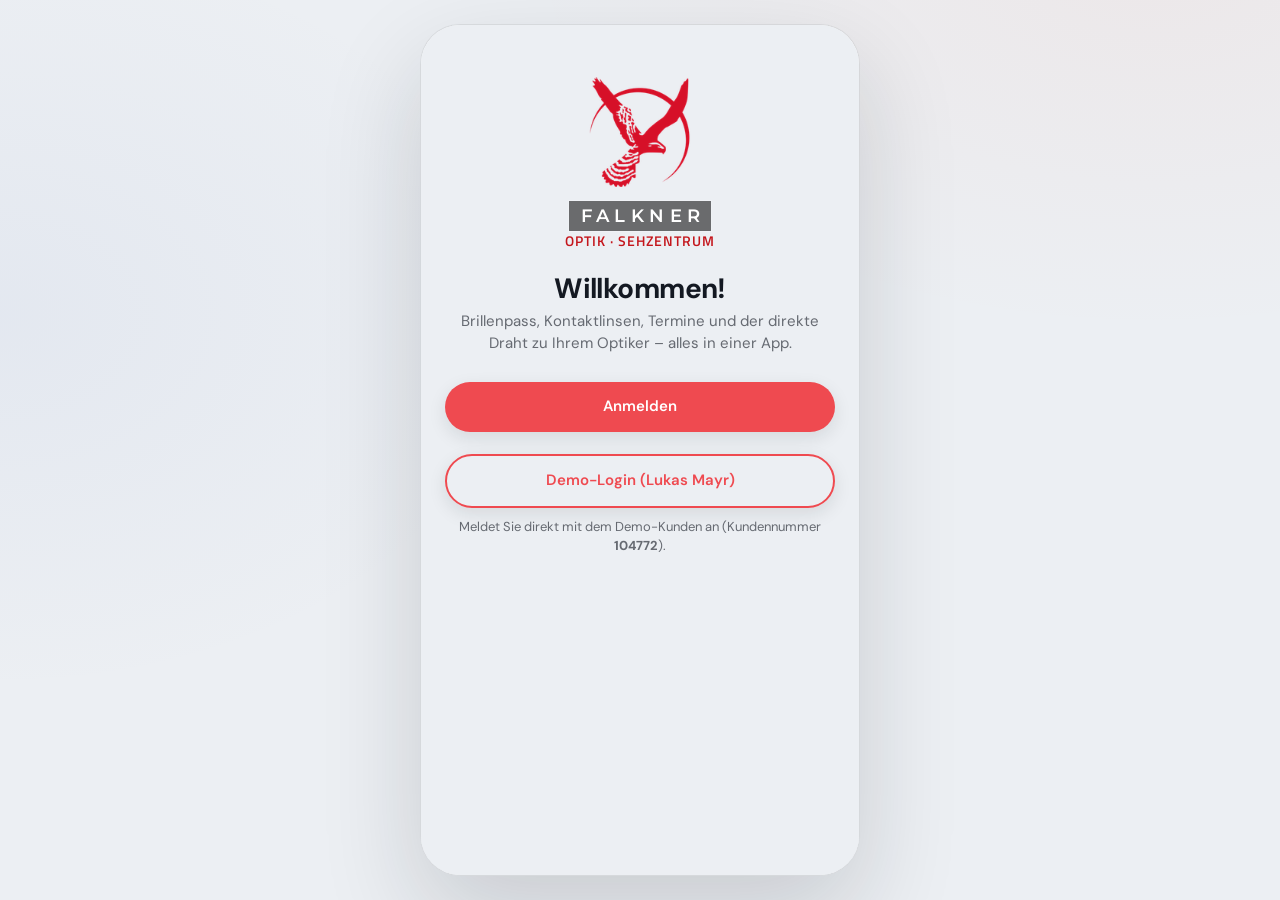
==== commit 60a7197a: "App v1.18, Dashboard v1.9, Verwaltung v0.11, Website v0.6: neue Beispielnamen, Dashboard schneller -" ====
--- a/index.html
+++ b/index.html
@@ -4,7 +4,7 @@
 <meta charset="UTF-8">
 <script>/* Runde 4: Hell/Dunkel aus den App-Einstellungen, Standard Systemeinstellung */
 (function(){var mq=matchMedia('(prefers-color-scheme: dark)');
-window.gtApply=function(t){if(t===undefined){try{t=((JSON.parse(localStorage.getItem('glass-falkner-v10'))||{}).ui||{}).theme}catch(e){}}
+window.gtApply=function(t){if(t===undefined){try{t=((JSON.parse(localStorage.getItem('glass-falkner-v11'))||{}).ui||{}).theme}catch(e){}}
  window.__gtT=t||'system';var r=(__gtT==='light'||__gtT==='dark')?__gtT:(mq.matches?'dark':'light');
  document.documentElement.setAttribute('data-gt',r);var m=document.querySelector('meta[name="theme-color"]');if(m)m.setAttribute('content',r==='dark'?'#12151B':'#ECEFF3')};
 mq.addEventListener('change',function(){gtApply(window.__gtT)});gtApply();})();
@@ -44,16 +44,38 @@
 button,input,select,textarea{font:inherit;color:inherit}
 button{cursor:pointer;border:none;background:none}
 
-/* App shell – auf dem Desktop als Handy-Rahmen */
+/* App shell – nur am PC (Maus, ab 600px) als Handy-Rahmen; Handy und Tablet nutzen die volle Breite (v1.15) */
 .app{max-width:440px;margin:0 auto;min-height:100%;display:flex;flex-direction:column;background:var(--bg);position:relative}
-@media (min-width:600px){
+@media (min-width:600px) and (hover:hover) and (pointer:fine){
   body{padding:24px 0;background:linear-gradient(135deg,#e6e4e1,#f2e6e4)}
   .app{height:calc(100vh - 48px);min-height:0;border-radius:36px;overflow:hidden;box-shadow:0 30px 80px rgba(15,61,76,.25);border:8px solid #14232b}
 }
-@media (min-width:600px) and (prefers-color-scheme: dark){ :root:not([data-theme="light"]) body{background:#060b0d} }
-@media (min-width:600px){ :root[data-theme="dark"] body{background:#060b0d} }
+@media (min-width:600px) and (hover:hover) and (pointer:fine) and (prefers-color-scheme: dark){ :root:not([data-theme="light"]) body{background:#060b0d} }
+@media (min-width:600px) and (hover:hover) and (pointer:fine){ :root[data-theme="dark"] body{background:#060b0d} }
 
 header.top{padding:calc(env(safe-area-inset-top) + 18px) 20px 14px;display:flex;align-items:center;justify-content:space-between}
+/* v1.15 Anpassung an die Geräteauflösung: Tablet = volle Breite wie eine App, Kopfzeile auf schmalen Handys kompakter */
+@media not all and (min-width:600px) and (hover:hover) and (pointer:fine){
+  .app{max-width:none}
+  nav.bottom,.chatbar,.push,.lg-edge{max-width:none!important}
+  .scrim{max-width:none!important}
+  .sheet{max-width:640px!important}
+  .onb{max-width:none!important;padding-left:max(24px,calc(50% - 280px))!important;padding-right:max(24px,calc(50% - 280px))!important}
+}
+header.top .logo{min-width:0}
+@media (max-width:400px){
+  header.top{padding-left:14px;padding-right:14px;gap:8px}
+  header.top .logo{gap:8px}
+  header.top .falcon{width:36px;height:36px}
+  .wm-top{font-size:10px;letter-spacing:.14em;padding:3px 1px 3px 5px}
+  .wm-sub{font-size:7.5px;letter-spacing:.02em}
+  header.top .row{gap:5px!important}
+  .store-pill{padding:7px 10px;gap:4px}
+  .store-pill svg{display:none}
+}
+.tiles{grid-template-columns:repeat(2,minmax(0,1fr))}
+.tile{min-width:0;-webkit-hyphens:auto;hyphens:auto;overflow-wrap:break-word}
+@media (max-width:340px){header.top .wordmark{display:none}}
 .logo{display:flex;align-items:center;gap:10px}
 .logo-mark{width:34px;height:34px;border-radius:50%;background:var(--brand);display:grid;place-items:center}
 .logo-mark svg{width:20px;height:20px;stroke:var(--bg)}
@@ -205,7 +227,7 @@
 .push.on{transform:none}
 .push .falcon{width:40px;height:40px;border-radius:10px;background:var(--surface-2)}.push .falcon img{width:80%;height:80%}
 .push small{color:var(--muted);font-size:12px}
-@media (max-width:599px){.push{position:fixed;max-width:416px;margin:0 auto}}
+@media not all and (min-width:600px) and (hover:hover) and (pointer:fine){.push{position:fixed;max-width:416px;margin:0 auto}}
 .notice{display:flex;gap:12px;align-items:center;text-align:left;width:100%;margin-top:14px;padding:14px 16px;border-radius:var(--radius);background:var(--warn-soft);color:var(--ink)}
 .notice .big-star{font-size:24px}
 /* Sterne */
@@ -257,7 +279,7 @@
 /* Erststart */
 .onb{position:absolute;inset:0;z-index:50;background:var(--bg);overflow-y:auto;padding:calc(env(safe-area-inset-top) + 28px) 24px 30px;display:none}
 .onb.on{display:block}
-@media (max-width:599px){.onb{position:fixed;max-width:440px;margin:0 auto}}
+@media not all and (min-width:600px) and (hover:hover) and (pointer:fine){.onb{position:fixed;max-width:440px;margin:0 auto}}
 .onb .hero-logo{display:flex;flex-direction:column;align-items:center;gap:14px;margin:24px 0 26px;text-align:center}
 .onb .hero-logo img{width:110px;height:110px}
 .onb .steps{display:flex;gap:6px;justify-content:center;margin-bottom:18px}
@@ -320,7 +342,7 @@
 .chatbar .cb{width:42px;height:42px;border-radius:50%;display:grid;place-items:center;flex-shrink:0;background:var(--surface-2);color:var(--ink)}
 .chatbar .cb.send{background:var(--accent);color:#fff}
 .chatbar .cb svg{width:20px;height:20px}
-@media (max-width:599px){.chatbar{position:fixed;max-width:440px;margin:0 auto}}
+@media not all and (min-width:600px) and (hover:hover) and (pointer:fine){.chatbar{position:fixed;max-width:440px;margin:0 auto}}
 
 /* Filial-Pill */
 .store-pill{display:flex;align-items:center;gap:6px;padding:8px 12px;border-radius:999px;background:var(--surface);box-shadow:var(--shadow);font-size:13px;font-weight:600}
@@ -332,6 +354,10 @@
 .store-opt.on .radio{border-color:var(--accent)}
 .store-opt.on .radio::after{content:"";width:10px;height:10px;border-radius:50%;background:var(--accent)}
 .mapframe{width:calc(100% + 36px);height:170px;border:0;margin:-18px -18px 16px;border-radius:var(--radius) var(--radius) 0 0;display:block;filter:grayscale(.3)}
+.mapconsent{box-sizing:border-box;height:auto;min-height:170px;display:flex;flex-direction:column;align-items:center;justify-content:center;gap:8px;padding:14px 22px;text-align:center;background:rgba(127,127,127,.12);border-bottom:1px solid var(--line);filter:none!important}
+.mapconsent p{margin:0;font-size:14px;opacity:.85}
+.mapconsent .btn{width:auto;margin:0;padding:8px 18px}
+.mapconsent .linkbtn{background:none;border:0;color:inherit;opacity:.7;font:inherit;font-size:13px;text-decoration:underline;cursor:pointer;padding:2px}
 .open-state{font-size:13px;font-weight:600}
 .open-state.o{color:var(--ok)} .open-state.c{color:var(--danger)}
 .hours small{display:block;font-size:12px;color:var(--muted);font-weight:400}
@@ -342,14 +368,14 @@
 nav.bottom button{flex:1;display:flex;flex-direction:column;align-items:center;gap:3px;padding:6px 0;font-size:11px;font-weight:600;color:var(--muted)}
 nav.bottom button svg{width:23px;height:23px}
 nav.bottom button.on{color:var(--brand)}
-@media (max-width:599px){nav.bottom{position:fixed;max-width:440px;margin:0 auto}}
+@media not all and (min-width:600px) and (hover:hover) and (pointer:fine){nav.bottom{position:fixed;max-width:440px;margin:0 auto}}
 
 /* Bottom sheet */
 .scrim{position:absolute;inset:0;background:rgba(10,20,25,.45);opacity:0;pointer-events:none;transition:.25s;z-index:20}
 .scrim.on{opacity:1;pointer-events:auto}
 .sheet{position:absolute;left:0;right:0;bottom:0;max-height:92%;background:var(--surface);border-radius:26px 26px 0 0;transform:translateY(105%);transition:transform .3s cubic-bezier(.2,.8,.2,1);z-index:21;display:flex;flex-direction:column}
 .sheet.on{transform:none}
-@media (max-width:599px){.scrim,.sheet{position:fixed;max-width:440px;margin:0 auto}}
+@media not all and (min-width:600px) and (hover:hover) and (pointer:fine){.scrim,.sheet{position:fixed;max-width:440px;margin:0 auto}}
 .sheet-head{padding:12px 20px 8px;display:flex;align-items:center;justify-content:space-between}
 .grip{width:40px;height:5px;border-radius:99px;background:var(--line);margin:8px auto 0}
 .sheet-body{padding:0 20px calc(env(safe-area-inset-bottom) + 24px);overflow-y:auto}
@@ -359,7 +385,7 @@
 
 .toast{pointer-events:none;position:absolute;left:50%;bottom:96px;transform:translate(-50%,20px);background:var(--ink);color:var(--bg);padding:12px 18px;border-radius:14px;font-weight:500;font-size:14px;opacity:0;transition:.25s;z-index:30;white-space:nowrap}
 .toast.on{opacity:1;transform:translate(-50%,0)}
-@media (max-width:599px){.toast{position:fixed}}
+@media not all and (min-width:600px) and (hover:hover) and (pointer:fine){.toast{position:fixed}}
 
 .map{height:150px;border-radius:14px;margin:-18px -18px 16px;background:
   linear-gradient(90deg,transparent 48%,var(--line) 48% 52%,transparent 52%),
@@ -386,10 +412,10 @@
 }
 html{background:#141922 url(bg.jpg) center/cover fixed}
 body,body[style]{background:transparent!important}
-@media (min-width:600px){body{background:transparent!important}
+@media (min-width:600px) and (hover:hover) and (pointer:fine){body{background:transparent!important}
   .app{border:1px solid rgba(255,255,255,.22)!important;box-shadow:0 40px 100px rgba(0,0,0,.45),inset 0 1px 0 rgba(255,255,255,.18)!important;border-radius:40px!important}}
 .app{background:rgba(16,20,28,.28)!important}
-@media (min-width:600px){.app{-webkit-backdrop-filter:blur(6px);backdrop-filter:blur(6px)}}
+@media (min-width:600px) and (hover:hover) and (pointer:fine){.app{-webkit-backdrop-filter:blur(6px);backdrop-filter:blur(6px)}}
 h1,.logo-text,.hero .big,.avatar{font-family:'DM Sans',system-ui,sans-serif!important;font-weight:700;letter-spacing:-.02em}
 h2{color:rgba(255,255,255,.55)}
 /* Glasflächen */
@@ -485,7 +511,7 @@
   background:linear-gradient(to top,rgba(10,12,18,.88) 0%,rgba(10,12,18,.7) 40%,rgba(10,12,18,0) 100%);
   -webkit-backdrop-filter:blur(6px);backdrop-filter:blur(6px);
   -webkit-mask-image:linear-gradient(to top,#000 45%,transparent);mask-image:linear-gradient(to top,#000 45%,transparent)}
-@media (max-width:599px){.lg-edge{position:fixed;max-width:440px;margin:0 auto}}
+@media not all and (min-width:600px) and (hover:hover) and (pointer:fine){.lg-edge{position:fixed;max-width:440px;margin:0 auto}}
 .app:has(.chatbar.on) .lg-edge{height:calc(170px + env(safe-area-inset-bottom))}
 /* Chatleiste schwebt über der Tableiste */
 .chatbar{bottom:calc(76px + env(safe-area-inset-bottom))!important;background:transparent!important;border-top:0!important;padding:6px 14px!important}
@@ -503,7 +529,7 @@
 --ok:#1E9566; --ok-soft:rgba(30,149,102,.13); --warn:#B7700F; --warn-soft:rgba(220,150,40,.16); --danger:#D23F3F; color-scheme:light; --brand:#141922; --brand-2:#2A303B; --brand-soft:rgba(20,25,34,.07);
   --shadow:0 10px 30px rgba(20,25,34,.08),inset 0 1px 0 rgba(255,255,255,.9)}
 html[data-gt="light"] .app{background:rgba(255,255,255,.28)!important}
-@media (min-width:600px){html[data-gt="light"] .app{border-color:rgba(20,25,34,.12)!important;box-shadow:0 40px 100px rgba(20,25,34,.16),inset 0 1px 0 #fff!important}}
+@media (min-width:600px) and (hover:hover) and (pointer:fine){html[data-gt="light"] .app{border-color:rgba(20,25,34,.12)!important;box-shadow:0 40px 100px rgba(20,25,34,.16),inset 0 1px 0 #fff!important}}
 html[data-gt="light"] h2{color:rgba(20,25,34,.5)}
 html[data-gt="light"] .tile:hover,html[data-gt="light"] .qa:hover{background:rgba(255,255,255,.85)}
 html[data-gt="light"] .hero{background:rgba(255,255,255,.62)!important;border-color:rgba(255,255,255,.95)}
@@ -673,7 +699,7 @@
         <button class="list-item" style="width:100%;text-align:left" onclick="demoPush()"><div class="grow">Demo: Bewertungs-Benachrichtigung zeigen</div></button>
         <button class="list-item" style="width:100%;text-align:left;color:var(--danger)" onclick="resetDemo()"><div class="grow">Demo-Daten zurücksetzen</div></button>
       </div>
-      <p class="muted-s" style="text-align:center;margin-top:20px">Prototyp v1.14 · Kundendaten sind Beispieldaten</p>
+      <p class="muted-s" style="text-align:center;margin-top:20px">Prototyp v1.18 · Kundendaten sind Beispieldaten</p>
     </section>
   </main>
 
@@ -737,7 +763,7 @@
 // Gesetzliche Feiertage Österreich (nächste Monate) – im Dashboard änderbar
 const HOLIDAYS=[{date:'2026-10-26',label:'Nationalfeiertag'},{date:'2026-11-01',label:'Allerheiligen'},{date:'2026-12-25',label:'Christtag'},{date:'2026-12-26',label:'Stefanitag'},{date:'2027-01-01',label:'Neujahr'},{date:'2027-01-06',label:'Heilige Drei Könige'}];
 const DEFAULT = {
-  profile:{kdnr:'104772',birth:'1988-05-12',first:'Julian',last:'Karlinger',mail:'julian.karlinger@example.at',phone:'+43 660 123 4567',addr:'Musterweg 3, 4320 Perg'},
+  profile:{kdnr:'104772',birth:'1985-09-23',first:'Lukas',last:'Mayr',mail:'lukas.mayr@example.at',phone:'+43 660 123 4567',addr:'Musterweg 3, 4320 Perg'},
   store:null,
   notif:{chat:true,checkup:true,reminder:true,appt:true,review:true,offers:false},
   ui:{theme:'system',fs:1,hc:false},
@@ -758,7 +784,7 @@
     R:{bc:'8,5',dia:'14,3',sph:'-2,00',cyl:'–',ax:'–',add:'–'},L:{bc:'8,5',dia:'14,3',sph:'-2,25',cyl:'–',ax:'–',add:'–'},
     price:64.90,stock:{R:23,L:23,updated:addDays(0)}},
   who:'me',
-  family:[{id:'k1',first:'Lena',last:'Karlinger',relation:'Tochter',birth:'2017',lenses:null,
+  family:[{id:'k1',first:'Lena',last:'Mayr',relation:'Tochter',birth:'2017',lenses:null,
     glasses:[{id:'k1g1',date:'2026-07-08',note:'Myopie-Management-Gläser',
       R:{sph:'-1,25',cyl:'–',ax:'–',add:'–'},L:{sph:'-1,50',cyl:'-0,25',ax:'170',add:'–'},pd:'28,0 / 28,5',
       kasko:true,
@@ -801,7 +827,8 @@
 // Auftragsstatus: nur noch Offen / In Bearbeitung / Abgeschlossen
 const normStatus=s=>({'Eingegangen':'Offen','In Prüfung':'Offen','Wird bereitgelegt':'Offen','Versand vorbereitet':'Offen','In Arbeit':'In Bearbeitung','Abholbereit':'Abgeschlossen','Versendet':'Abgeschlossen'})[s]||s;
 let S;
-try{S=JSON.parse(localStorage.getItem('glass-falkner-v10'))}catch(e){}
+try{localStorage.removeItem('glass-falkner-v10');localStorage.removeItem('glass-falkner-dash-v1')}catch(e){} /* 26.11.2026: Demo-Daten mit neuen Beispielnamen – alte Speicherstände verwerfen */
+try{S=JSON.parse(localStorage.getItem('glass-falkner-v11'))}catch(e){}
 const FIRST_RUN=!S;
 if(!S) S=JSON.parse(JSON.stringify(DEFAULT));
 S.ui=S.ui||{theme:'system',fs:1,hc:false}; S.storeCfg=S.storeCfg||{}; (S.tickets||[]).forEach(t=>t.status=normStatus(t.status));
@@ -824,7 +851,7 @@
 }
 applyStoreCfg();
 let quotaWarned=false;
-function persist(){try{localStorage.setItem('glass-falkner-v10',JSON.stringify(S))}catch(e){if(!quotaWarned&&typeof toast==='function'){quotaWarned=true;toast('Speicher des Prototyps ist voll – ältere Fotos bitte löschen')}}}
+function persist(){try{localStorage.setItem('glass-falkner-v11',JSON.stringify(S))}catch(e){if(!quotaWarned&&typeof toast==='function'){quotaWarned=true;toast('Speicher des Prototyps ist voll – ältere Fotos bitte löschen')}}}
 
 const fmtDate=(iso,opt={day:'2-digit',month:'2-digit',year:'numeric'})=>new Date(iso+'T12:00').toLocaleDateString('de-AT',opt);
 const eur=v=>v.toLocaleString('de-AT',{style:'currency',currency:'EUR'});
@@ -912,7 +939,7 @@
   const st=lensStock(), low=st.days<=30, g=latestGlasses(), V=S.loyalty.vouchers.length;
   document.getElementById('passTiles').innerHTML=`
     <button class="tile" onclick="go('glasses')"><span class="ic">${ICON_GLASSES}</span><b>Brillenpass</b><span class="muted-s">${g?'Werte vom '+fmtDate(g.date):'Noch keine Werte'}</span></button>
-    <button class="tile" onclick="go('lenses')"><span class="ic" style="background:var(--accent-soft);color:var(--accent)">${ICON_LENS}</span><b>Kontaktlinsenpass</b>
+    <button class="tile" onclick="go('lenses')"><span class="ic" style="background:var(--accent-soft);color:var(--accent)">${ICON_LENS}</span><b>Kontaktlinsen&shy;pass</b>
       <span class="muted-s ${S.lenses&&low?'warn':''}">${!S.lenses?'Noch keine Linsen hinterlegt':low?'Vorrat: noch '+st.days+' Tage':'Vorrat ausreichend'}</span>
       ${V?`<span class="badge warn" style="align-self:flex-start">🎁 Gutschein bereit</span>`:stamps(true)}</button>`;
 }
@@ -1012,6 +1039,8 @@
   const r=st.hours[d].find(x=>!x[2]&&hm>=x[0]&&hm<x[1]);
   return r?{o:true,t:'Jetzt geöffnet · bis '+r[1]+' Uhr'}:{o:false,t:'Derzeit geschlossen'};
 }
+/* v1.16 Google-Maps-Karte erst nach Einwilligung laden; v1.17 Hinweis nennt Cookies und USA-Übermittlung */
+function setMapsConsent(on){S.mapsOk=!!on;persist();if(!on){closeSheet();toast('Karten-Einwilligung widerrufen')}render()}
 function renderStore(){
   const st=curStore(), td=(new Date().getDay()+6)%7, os=openStatus(st), ll=st.lat+','+st.lng;
   const my=S.reviews.filter(r=>r.store===st.id).slice(-1)[0];
@@ -1019,7 +1048,7 @@
   document.getElementById('storeSeg').innerHTML=Object.values(STORES).map(x=>`<button class="${x.id===st.id?'on':''}" onclick="setStore('${x.id}',true)">${x.name}</button>`).join('');
   document.getElementById('storeView').innerHTML=`
     <div class="card mt" style="padding-top:18px">
-      <iframe class="mapframe" loading="lazy" title="Karte" src="https://maps.google.com/maps?q=${ll}&z=16&output=embed"></iframe>
+      ${S.mapsOk?`<iframe class="mapframe" loading="lazy" title="Karte" src="https://maps.google.com/maps?q=${ll}&z=16&output=embed"></iframe>`:`<div class="mapframe mapconsent"><p><b>Karte von Google Maps laden?</b> Dabei erhält Google (Google Ireland Ltd.) Ihre IP-Adresse, kann Cookies setzen und Daten auch in die USA übermitteln (EU-US Data Privacy Framework). Sie können die Einwilligung jederzeit in der Datenschutzerklärung widerrufen.</p><button class="btn ghost" onclick="setMapsConsent(true)">Karte laden</button><button class="linkbtn" onclick="openSheet('legal','privacy')">Mehr in der Datenschutzerklärung</button></div>`}
       <h3>${esc(st.full)}</h3>
       <p class="sub">${esc(st.street)}, ${esc(st.zip)} · ${st.tel}</p>
       <p class="open-state ${os.o?'o':'c'} mt">${os.t}</p>
@@ -1086,7 +1115,7 @@
   persist();render();toast('Profil gespeichert');
 }
 function cancelAppt(id){if(confirm('Termin wirklich stornieren?')){S.appts=S.appts.filter(a=>a.id!==id);persist();render();toast('Termin storniert')}}
-function resetDemo(){if(confirm('Alle Demo-Daten zurücksetzen? Die App startet danach wie beim ersten Öffnen.')){try{localStorage.removeItem('glass-falkner-v10')}catch(e){};location.href=location.pathname}}
+function resetDemo(){if(confirm('Alle Demo-Daten zurücksetzen? Die App startet danach wie beim ersten Öffnen.')){try{localStorage.removeItem('glass-falkner-v11')}catch(e){};location.href=location.pathname}}
 // Brillenpass als echte PDF-Datei (ohne externe Bibliothek)
 const PDF_MAP={'€':128,'‚':130,'„':132,'…':133,'–':150,'—':151,'“':147,'”':148,'‘':145,'’':146};
 const pdfTxt=t=>[...String(t)].map(ch=>{const c=PDF_MAP[ch]||ch.charCodeAt(0);return c<256?String.fromCharCode(c):'?'}).join('').replace(/[\\()]/g,m=>'\\'+m);
@@ -1138,7 +1167,8 @@
     ${sec('Gesundheitsdaten','Sehwerte sind Gesundheitsdaten (Art. 9 DSGVO). Wir verarbeiten sie nur mit Ihrer ausdrücklichen Einwilligung, die Sie beim Erststart erteilt haben und jederzeit widerrufen können.')}
     ${sec('Zweck & Rechtsgrundlage','Durchführung Ihrer Aufträge und Termine (Vertrag, Art. 6 Abs. 1 lit. b), Erinnerungen und Benachrichtigungen (Einwilligung, Art. 6 Abs. 1 lit. a), gesetzliche Aufbewahrungspflichten (Art. 6 Abs. 1 lit. c).')}
     ${sec('Speicherort & Empfänger',`Daten werden ${ph('Anbieter, Serverstandort EU')} gespeichert. Eine Weitergabe erfolgt nur, wenn nötig – z. B. an die Versicherung im Vollkasko-Fall.`)}
-    ${sec('Karten (Google Maps)','Bei den Filialen zeigen wir eine Karte von Google Maps (Google Ireland Limited, Gordon House, Barrow Street, Dublin 4, Irland). Beim Anzeigen der Karte wird Ihre IP-Adresse an Google übertragen; Google kann dabei Cookies setzen und Daten auch in die USA übermitteln (EU-US Data Privacy Framework). Zweck ist die Anfahrt zu unseren Filialen, Rechtsgrundlage ist unser berechtigtes Interesse (Art. 6 Abs. 1 lit. f DSGVO). Die Schaltfläche „Route“ öffnet Google Maps erst, wenn Sie sie antippen. Details: policies.google.com/privacy')}
+    ${sec('Karten (Google Maps)','Bei den Filialen zeigen wir eine Karte von Google Maps (Google Ireland Limited, Gordon House, Barrow Street, Dublin 4, Irland). Beim Anzeigen der Karte wird Ihre IP-Adresse an Google übertragen; Google kann dabei Cookies setzen und Daten auch in die USA übermitteln (EU-US Data Privacy Framework). Die Karte wird erst geladen, wenn Sie bei der Filiale „Karte laden“ antippen. Zweck ist die Anfahrt zu unseren Filialen, Rechtsgrundlage ist Ihre Einwilligung (Art. 6 Abs. 1 lit. a DSGVO), die Sie jederzeit hier widerrufen können. Die Schaltfläche „Route“ öffnet Google Maps erst, wenn Sie sie antippen. Details: policies.google.com/privacy')}
+    ${S.mapsOk?`<button class="btn ghost" style="margin-top:10px" onclick="setMapsConsent(false)">Karten-Einwilligung widerrufen</button>`:''}
     ${sec('Speicherdauer','Solange Sie Kunde sind bzw. die App nutzen, darüber hinaus nur im Rahmen gesetzlicher Aufbewahrungsfristen (z. B. 7 Jahre für Rechnungen).')}
     ${sec('Ihre Rechte','Auskunft, Berichtigung, Löschung, Einschränkung, Datenübertragbarkeit, Widerspruch und Widerruf Ihrer Einwilligung. Beschwerden richten Sie an die Österreichische Datenschutzbehörde (dsb.gv.at).')}
     <p class="muted-s" style="margin-top:18px">Prototyp: Mustertext – vor Veröffentlichung rechtlich prüfen lassen.</p>`);
@@ -1165,7 +1195,7 @@
 const dashAlive=()=>{try{return Date.now()-(+localStorage.getItem('glass-falkner-dash-alive')||0)<15000}catch(e){return false}};
 // Live-Verbindung zum Dashboard (gleicher Browser): Änderungen sofort übernehmen
 window.addEventListener('storage',e=>{
-  if(e.key!=='glass-falkner-v10'||!e.newValue)return;
+  if(e.key!=='glass-falkner-v11'||!e.newValue)return;
   let n;try{n=JSON.parse(e.newValue)}catch(x){return}
   const before=new Set(S.chat.map(m=>m.id)); S=n; S.ui=S.ui||{theme:'system',fs:1,hc:false};
   const fresh=S.chat.filter(m=>!before.has(m.id)&&m.from!=='me');
@@ -1671,7 +1701,7 @@
   if(onb.step===0) h=`<div class="hero-logo"><img src="${logo}" alt=""><div class="wordmark" style="align-items:center"><span class="wm-top" style="font-size:18px;padding:6px 6px 6px 12px">FALKNER</span><span class="wm-sub" style="font-size:14px">OPTIK · SEHZENTRUM</span></div></div>
     <h1 style="text-align:center;font-size:28px">Willkommen!</h1><p class="sub" style="text-align:center;margin-top:6px">Brillenpass, Kontaktlinsen, Termine und der direkte Draht zu Ihrem Optiker – alles in einer App.</p>
     <button class="btn accent" style="margin-top:28px" onclick="onb.mode='existing';onb.step=1;onbRender()">Anmelden</button>
-    <button class="btn outline" style="margin-top:22px" onclick="onbDemo()">Demo-Login (Julian Karlinger)</button>
+    <button class="btn outline" style="margin-top:22px" onclick="onbDemo()">Demo-Login (Lukas Mayr)</button>
     <p class="muted-s" style="text-align:center;margin-top:10px">Meldet Sie direkt mit dem Demo-Kunden an (Kundennummer <b>104772</b>).</p>`;
   if(onb.step===1&&onb.mode==='existing') h=onbSteps(1)+`<h1 style="font-size:26px">Konto verknüpfen</h1><p class="sub">Ihre Kundennummer finden Sie auf Ihrer Rechnung oder Kundenkarte${inv?' – sie wurde aus Ihrer Einladung übernommen':''}.</p>
     <label class="f">Kundennummer</label><input class="input" id="oKd" inputmode="numeric" value="${esc(inv||'')}" placeholder="z. B. 104772">
@@ -1695,7 +1725,7 @@
 function onbLink(){
   const kd=document.getElementById('oKd').value.replace(/\s/g,''), err=document.getElementById('oErr');
   if(kd===DEFAULT.profile.kdnr){S=JSON.parse(JSON.stringify(DEFAULT));onb.step=2;onbRender();return}
-  let inv=null; try{const D=JSON.parse(localStorage.getItem('glass-falkner-dash-v1'));inv=D&&D.customers.find(c=>c.kdnr===kd)}catch(e){}
+  let inv=null; try{const D=JSON.parse(localStorage.getItem('glass-falkner-dash-v2'));inv=D&&D.customers.find(c=>c.kdnr===kd)}catch(e){}
   if(inv){S=blankAccount(inv.name.split(' ')[0],inv.name.split(' ').slice(1).join(' '),inv.mail,inv.phone,kd);S.store=inv.store;onb.step=2;onbRender();return}
   err.textContent='Diese Kundennummer kennen wir nicht. Demo: 104772 – oder ein im Dashboard eingeladener Kunde.';
 }
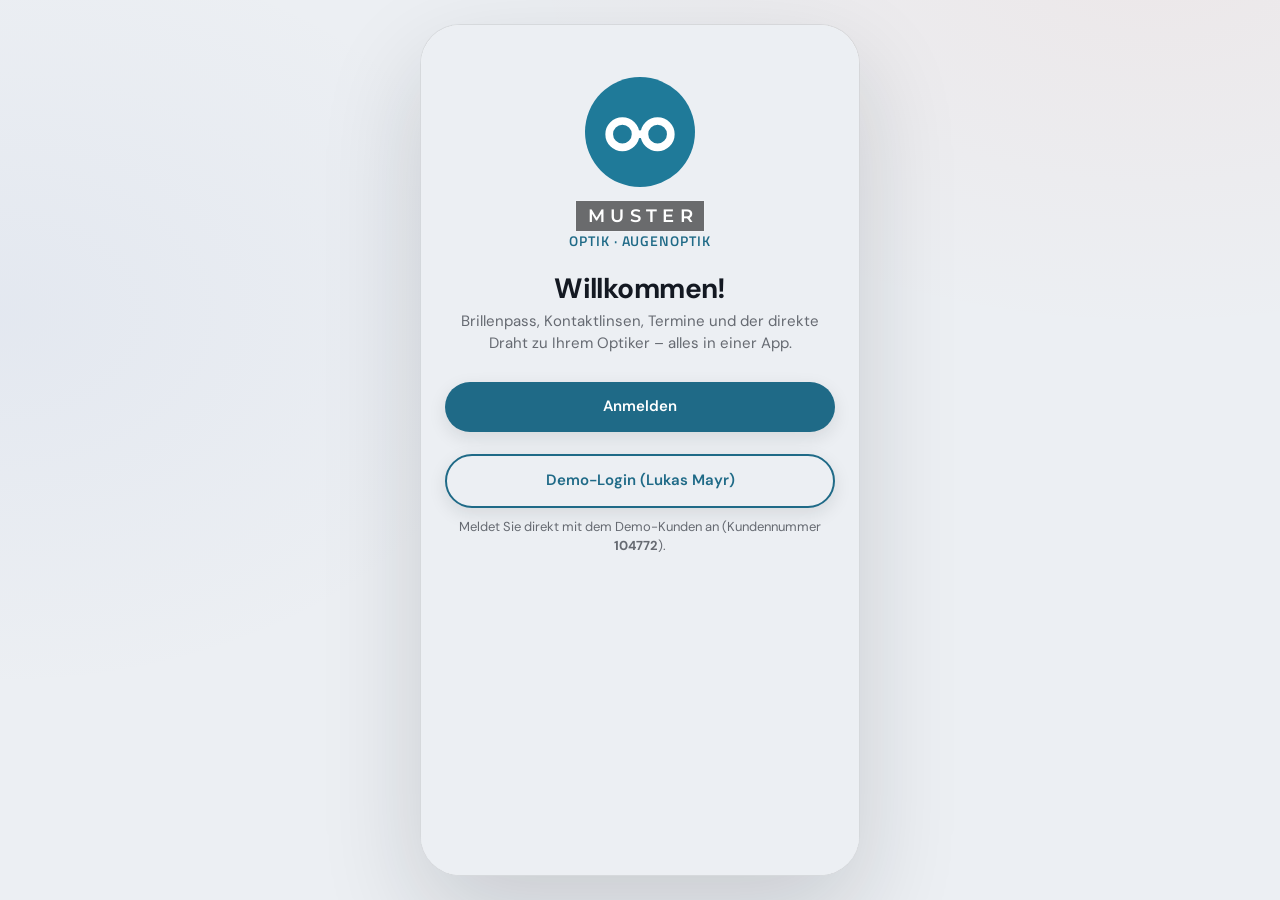
==== commit e5cab87c: "App v1.19, Dashboard v1.10, Verwaltung v0.12, Website v0.7: Optiker-Profile, Falkner-Unterseiten, Pu" ====
--- a/index.html
+++ b/index.html
@@ -2,9 +2,10 @@
 <html lang="de">
 <head>
 <meta charset="UTF-8">
+<script src="optiker.js"></script>
 <script>/* Runde 4: Hell/Dunkel aus den App-Einstellungen, Standard Systemeinstellung */
 (function(){var mq=matchMedia('(prefers-color-scheme: dark)');
-window.gtApply=function(t){if(t===undefined){try{t=((JSON.parse(localStorage.getItem('glass-falkner-v11'))||{}).ui||{}).theme}catch(e){}}
+window.gtApply=function(t){if(t===undefined){try{t=((JSON.parse(localStorage.getItem(OPTIKER.key('app')))||{}).ui||{}).theme}catch(e){}}
  window.__gtT=t||'system';var r=(__gtT==='light'||__gtT==='dark')?__gtT:(mq.matches?'dark':'light');
  document.documentElement.setAttribute('data-gt',r);var m=document.querySelector('meta[name="theme-color"]');if(m)m.setAttribute('content',r==='dark'?'#12151B':'#ECEFF3')};
 mq.addEventListener('change',function(){gtApply(window.__gtT)});gtApply();})();
@@ -13,7 +14,7 @@
 <meta name="theme-color" content="#26262b">
 <meta name="apple-mobile-web-app-capable" content="yes">
 <meta name="apple-mobile-web-app-status-bar-style" content="black-translucent">
-<meta name="apple-mobile-web-app-title" content="Optik Falkner">
+<meta name="apple-mobile-web-app-title" content="OptiApp">
 <title>OptiApp</title>
 <link href="fonts/fonts.css" rel="stylesheet">
 <style>
@@ -518,6 +519,10 @@
 .chatbar textarea{background:rgba(28,32,42,.55)!important;border:1px solid rgba(255,255,255,.16)!important;-webkit-backdrop-filter:blur(14px) saturate(170%);backdrop-filter:blur(14px) saturate(170%)}
 .chat-att{background:rgba(28,32,42,.75)!important;-webkit-backdrop-filter:blur(14px);backdrop-filter:blur(14px)}
 @media (prefers-reduced-motion:reduce){nav.bottom .lg-lens{transition:none}}
+/* 26.11.2026: Untertitel unter dem Logo in der Markenfarbe (z. B. Blau bei Muster Optik); Push nach oben wegwischbar */
+html.brand-sub[data-gt] .wm-sub,html.brand-sub .wm-sub{color:var(--accent)!important}
+.push{touch-action:none;user-select:none;-webkit-user-select:none}
+@media (prefers-reduced-motion:reduce){.push{transition:none!important}}
 
 /* --- Runde 4: Hell/Dunkel, ruhiger Hintergrund, Anmeldung blickdicht --- */
 .app{background:rgba(16,20,28,.18)!important}
@@ -600,12 +605,12 @@
 <div class="app" id="app">
 
   <header class="top">
-    <div class="logo" aria-label="Falkner Optik Sehzentrum – zur Startseite" role="button" tabindex="0" style="cursor:pointer" onclick="closeSheet();go('home')">
-      <span class="falcon"><img src="[data-uri]" alt="Falke"></span>
-      <div class="wordmark"><span class="wm-top">FALKNER</span><span class="wm-sub">OPTIK · SEHZENTRUM</span></div>
+    <div class="logo" aria-label="Zur Startseite" role="button" tabindex="0" style="cursor:pointer" onclick="closeSheet();go('home')">
+      <span class="falcon"><img src="[data-uri]" alt="Logo"></span>
+      <div class="wordmark"><span class="wm-top"></span><span class="wm-sub"></span></div>
     </div>
     <div class="row" style="gap:7px">
-    <button class="store-pill" onclick="openSheet('store')" aria-label="Filiale wählen"><span class="sdot"></span><span id="pillName">Perg</span><svg viewBox="0 0 24 24" fill="none" stroke="currentColor" stroke-width="2.5" stroke-linecap="round"><path d="m6 9 6 6 6-6"/></svg></button>
+    <button class="store-pill" onclick="openSheet('store')" aria-label="Filiale wählen"><span class="sdot"></span><span id="pillName"></span><svg viewBox="0 0 24 24" fill="none" stroke="currentColor" stroke-width="2.5" stroke-linecap="round"><path d="m6 9 6 6 6-6"/></svg></button>
     <button class="head-btn" aria-label="Nachrichten" onclick="go('chat')"><svg viewBox="0 0 24 24" fill="none" stroke="currentColor" stroke-width="2" stroke-linecap="round" stroke-linejoin="round"><path d="M21 12a8 8 0 0 1-11.6 7.1L4 20.5l1.4-4.6A8 8 0 1 1 21 12Z"/></svg><span class="head-badge" id="chatBadge" style="display:none"></span></button>
     <button class="head-avatar" id="headAvatar" aria-label="Mein Profil" onclick="go('profile')">J</button>
     </div>
@@ -645,13 +650,13 @@
     <!-- NEWS -->
     <section class="view" id="v-news">
       <h1>News</h1>
-      <p class="sub">Neuigkeiten aus Ihrem Sehzentrum.</p>
+      <p class="sub">Neuigkeiten von Ihrem Optiker.</p>
       <div id="newsList" class="mt"></div>
     </section>
 
     <!-- CHAT -->
     <section class="view" id="v-chat">
-      <div class="chat-head"><span class="falcon"><img src="[data-uri]" alt=""></span><div class="grow"><h3 id="chatTitle">Optik Falkner</h3><div class="muted-s" id="chatSub"></div></div></div>
+      <div class="chat-head"><span class="falcon"><img src="[data-uri]" alt=""></span><div class="grow"><h3 id="chatTitle"></h3><div class="muted-s" id="chatSub"></div></div></div>
       <div class="msgs" id="msgs"></div>
       <div class="quick-replies" id="quickReplies"></div>
       <p class="muted-s" style="text-align:center;margin-top:8px">Tipp: Eigene Nachricht lange drücken, um sie zu löschen. Fotos antippen zum Vergrößern.</p>
@@ -699,7 +704,7 @@
         <button class="list-item" style="width:100%;text-align:left" onclick="demoPush()"><div class="grow">Demo: Bewertungs-Benachrichtigung zeigen</div></button>
         <button class="list-item" style="width:100%;text-align:left;color:var(--danger)" onclick="resetDemo()"><div class="grow">Demo-Daten zurücksetzen</div></button>
       </div>
-      <p class="muted-s" style="text-align:center;margin-top:20px">Prototyp v1.18 · Kundendaten sind Beispieldaten</p>
+      <p class="muted-s" style="text-align:center;margin-top:20px">Prototyp v1.19 · Kundendaten sind Beispieldaten</p>
     </section>
   </main>
 
@@ -720,7 +725,7 @@
     <button class="cb send" aria-label="Senden" onclick="sendChat()"><svg viewBox="0 0 24 24" fill="none" stroke="currentColor" stroke-width="2.2" stroke-linecap="round" stroke-linejoin="round"><path d="M22 2 11 13M22 2l-7 20-4-9-9-4Z"/></svg></button>
   </div>
 
-  <button class="push" id="push" onclick="pushTap()"><span class="falcon"><img src="[data-uri]" alt="Falke"></span><div class="grow"><b style="font-size:14px">Optik Falkner</b> <small>· jetzt</small><div style="font-size:14px" id="pushText"></div></div></button>
+  <button class="push" id="push" onclick="pushTap()"><span class="falcon"><img src="[data-uri]" alt="Logo"></span><div class="grow"><b id="pushTitle" style="font-size:14px"></b> <small>· jetzt</small><div style="font-size:14px" id="pushText"></div></div></button>
 
   <div class="scrim" id="scrim" onclick="closeSheet()"></div>
   <div class="lightbox" id="lightbox" role="dialog" aria-label="Foto" onclick="if(event.target===this)closeLightbox()"><img id="lbImg" alt=""><button aria-label="Schließen" onclick="closeLightbox()">×</button></div>
@@ -736,22 +741,9 @@
 if(!Array.prototype.flat)Object.defineProperty(Array.prototype,'flat',{configurable:true,writable:true,value:function(d){d=d===undefined?1:d;return this.reduce((a,v)=>a.concat(Array.isArray(v)&&d>0?v.flat(d-1):v),[])}});
 if(!Array.prototype.flatMap)Object.defineProperty(Array.prototype,'flatMap',{configurable:true,writable:true,value:function(f,t){return this.map(f,t).flat()}});
 
-/* ===================== Filialen (Quelle: optik-falkner.at/kontakt) ===================== */
+/* ===================== Filialen: aus dem Optiker-Profil (optiker.js) ===================== */
 // hours: je Wochentag (0=Mo … 6=So) Liste von [von, bis, nurMitTermin]
-const STORES={
-  perg:{id:'perg',name:'Perg',full:'Sehzentrum Falkner Perg',street:'Herrenstraße 4',zip:'4320 Perg',
-    tel:'07262 53309',telLink:'+43726253309',mail:'office@optik-falkner.at',
-    lat:48.2497664,lng:14.6347744,review:'https://search.google.com/local/writereview?placeid=ChIJ-13VdPSxc0cResxHmvSltyE',
-    hours:[[['08:30','12:00'],['14:00','18:00']],[['08:30','12:00'],['14:00','18:00']],[['08:30','12:00'],['14:00','18:00']],[['08:30','12:00'],['14:00','18:00']],[['08:30','12:00'],['14:00','18:00']],[['08:30','12:00']],[]],
-    note:'',
-    services:['Augenkontrolle','3D-Sehstärkenmessung','Augenmuskelkontrolle','Augendruckmessung','Gleitsicht','Kontaktlinsenanpassung','Nachtlinsen (Ortho-K)','Myopie-Management','Hauseigene Werkstatt','Brillen-Kaskoversicherung']},
-  dimbach:{id:'dimbach',name:'Dimbach',full:'Optik Falkner Dimbach',street:'Dimbach 16',zip:'4371 Dimbach',
-    tel:'07262 533095',telLink:'+437262533095',mail:'dimbach@optik-falkner.at',
-    lat:48.3059444,lng:14.9079167,review:'https://www.google.com/maps/search/?api=1&query=Optik+Falkner+Dimbach+16+4371+Dimbach',
-    hours:[[['07:30','12:00'],['14:30','17:00'],['17:00','18:00',1]],[['07:30','12:00']],[['07:30','12:00'],['14:30','17:00'],['17:00','18:00',1]],[['07:30','12:00'],['14:30','17:00'],['17:00','18:00',1]],[['07:30','12:00'],['14:30','17:00'],['17:00','18:00',1]],[['09:00','12:00',1]],[]],
-    note:'17–18 Uhr und Samstag nur nach Terminvereinbarung',
-    services:['Augenkontrolle','Brillenberatung','Kontaktlinsen','Reparaturservice']}
-};
+const STORES=JSON.parse(JSON.stringify(OPTIKER.stores));
 const DAYN=['Montag','Dienstag','Mittwoch','Donnerstag','Freitag','Samstag','Sonntag'];
 const curStore=()=>STORES[S.store]||STORES.perg;
 
@@ -763,7 +755,7 @@
 // Gesetzliche Feiertage Österreich (nächste Monate) – im Dashboard änderbar
 const HOLIDAYS=[{date:'2026-10-26',label:'Nationalfeiertag'},{date:'2026-11-01',label:'Allerheiligen'},{date:'2026-12-25',label:'Christtag'},{date:'2026-12-26',label:'Stefanitag'},{date:'2027-01-01',label:'Neujahr'},{date:'2027-01-06',label:'Heilige Drei Könige'}];
 const DEFAULT = {
-  profile:{kdnr:'104772',birth:'1985-09-23',first:'Lukas',last:'Mayr',mail:'lukas.mayr@example.at',phone:'+43 660 123 4567',addr:'Musterweg 3, 4320 Perg'},
+  profile:{kdnr:'104772',birth:'1985-09-23',first:'Lukas',last:'Mayr',mail:'lukas.mayr@example.at',phone:'+43 660 123 4567',addr:'Musterweg 3, '+STORES.perg.zip},
   store:null,
   notif:{chat:true,checkup:true,reminder:true,appt:true,review:true,offers:false},
   ui:{theme:'system',fs:1,hc:false},
@@ -795,17 +787,17 @@
   tickets:[{id:'t2',kind:'Brillenauftrag',title:'Neue Gläser eingeschliffen',status:'Abgeschlossen',date:addDays(0)},
            {id:'t1',kind:'Reparatur',title:'Nasenpad an Brille ersetzt',status:'Abgeschlossen',date:'2026-08-30'}],
   chat:[
-    {id:'m1',from:'shop',store:'perg',text:'Willkommen bei Optik Falkner! Hier können Sie uns jederzeit schreiben – wir antworten während unserer Öffnungszeiten.',ts:'2026-08-20T09:15:00',read:true},
+    {id:'m1',from:'shop',store:'perg',text:'Willkommen bei '+OPTIKER.name+'! Hier können Sie uns jederzeit schreiben – wir antworten während unserer Öffnungszeiten.',ts:'2026-08-20T09:15:00',read:true},
     {id:'m2',from:'status',store:'perg',icon:'🔧',title:'Reparatur abgeschlossen',text:'Das Nasenpad Ihrer Brille wurde ersetzt.',ts:'2026-08-30T16:40:00',read:true},
-    {id:'m3',from:'status',store:'perg',icon:'✅',title:'Ihre Brille ist bereit zur Abholung',text:'Ihre neuen Gläser sind eingeschliffen. Sie können die Brille ab sofort in der Filiale Perg abholen.',ts:hoursAgo(2),read:false,action:['Öffnungszeiten',"go('store')"]}
+    {id:'m3',from:'status',store:'perg',icon:'✅',title:'Ihre Brille ist bereit zur Abholung',text:'Ihre neuen Gläser sind eingeschliffen. Sie können die Brille ab sofort in der Filiale '+STORES.perg.name+' abholen.',ts:hoursAgo(2),read:false,action:['Öffnungszeiten',"go('store')"]}
   ],
   reviews:[], appReview:null, newsRead:[]
 };
 // Beispiel-News (werden später von der Filiale gepflegt)
 const NEWS=[
   {id:'n1',date:'2026-10-13',store:'all',tag:'Augenkontrolle',title:'Zeit für den Herbst-Check',text:'Gerade in der dunklen Jahreszeit merkt man Sehschwächen schneller. Wir prüfen Sehstärke, Augenmuskeln und auf Wunsch den Augendruck.',cta:['Termin buchen',"openSheet('book')"]},
-  {id:'n2',date:'2026-10-06',store:'perg',tag:'Neu im Sortiment',title:'Neue Fassungen eingetroffen',text:'Die neuen Modelle von Etnia Barcelona und ProDesign Denmark sind ab sofort in Perg zum Anprobieren da.'},
-  {id:'n3',date:'2026-09-29',store:'dimbach',tag:'Info',title:'Abendtermine in Dimbach',text:'Montag sowie Mittwoch bis Freitag sind wir von 17 bis 18 Uhr nach Terminvereinbarung für Sie da.',cta:['Termin buchen',"openSheet('book')"]},
+  {id:'n2',date:'2026-10-06',store:'perg',tag:'Neu im Sortiment',title:'Neue Fassungen eingetroffen',text:'Die neuen Modelle von Etnia Barcelona und ProDesign Denmark sind ab sofort in '+STORES.perg.name+' zum Anprobieren da.'},
+  {id:'n3',date:'2026-09-29',store:'dimbach',tag:'Info',title:'Abendtermine in '+STORES.dimbach.name,text:'Montag sowie Mittwoch bis Freitag sind wir von 17 bis 18 Uhr nach Terminvereinbarung für Sie da.',cta:['Termin buchen',"openSheet('book')"]},
   {id:'n4',date:'2026-09-15',store:'all',tag:'Tipp',title:'Kontaktlinsen richtig pflegen',text:'Hände waschen, nur frisches Pflegemittel verwenden und den Behälter regelmäßig tauschen – so bleiben Ihre Augen gesund.'},
   {id:'n5',date:'2026-09-01',store:'all',tag:'Kinder',title:'Myopie-Management',text:'Kurzsichtigkeit bei Kindern lässt sich bremsen. Wir beraten Sie gerne zu speziellen Brillengläsern und Linsen.'}
 ];
@@ -827,8 +819,7 @@
 // Auftragsstatus: nur noch Offen / In Bearbeitung / Abgeschlossen
 const normStatus=s=>({'Eingegangen':'Offen','In Prüfung':'Offen','Wird bereitgelegt':'Offen','Versand vorbereitet':'Offen','In Arbeit':'In Bearbeitung','Abholbereit':'Abgeschlossen','Versendet':'Abgeschlossen'})[s]||s;
 let S;
-try{localStorage.removeItem('glass-falkner-v10');localStorage.removeItem('glass-falkner-dash-v1')}catch(e){} /* 26.11.2026: Demo-Daten mit neuen Beispielnamen – alte Speicherstände verwerfen */
-try{S=JSON.parse(localStorage.getItem('glass-falkner-v11'))}catch(e){}
+try{S=JSON.parse(localStorage.getItem(OPTIKER.key('app')))}catch(e){}
 const FIRST_RUN=!S;
 if(!S) S=JSON.parse(JSON.stringify(DEFAULT));
 S.ui=S.ui||{theme:'system',fs:1,hc:false}; S.storeCfg=S.storeCfg||{}; (S.tickets||[]).forEach(t=>t.status=normStatus(t.status));
@@ -843,15 +834,18 @@
   if(u.theme==='light'||u.theme==='dark') r.setAttribute('data-theme',u.theme); else r.removeAttribute('data-theme');
   if(window.gtApply)gtApply(u.theme||'system');
   r.classList.toggle('hc',!!u.hc); r.style.setProperty('--fs',u.fs||1);
-  const b=S.brand||{};
-  if(b.accent){r.style.setProperty('--accent',b.accent);r.style.setProperty('--accent-soft',hexA(b.accent,.14))} else {r.style.removeProperty('--accent');r.style.removeProperty('--accent-soft')}
-  document.querySelectorAll('.falcon img,.onb .hero-logo img,.chat-head img').forEach(im=>{if(!FALCON_DEFAULT)FALCON_DEFAULT=im.src;im.src=b.logo||FALCON_DEFAULT});
-  if(b.name1)document.querySelectorAll('.wm-top').forEach(e=>e.textContent=b.name1);
-  if(b.name2)document.querySelectorAll('.wm-sub').forEach(e=>e.textContent=b.name2);
+  const b=S.brand||{}, acc=b.accent||OPTIKER.accent;
+  if(acc){r.style.setProperty('--accent',acc);r.style.setProperty('--accent-soft',hexA(acc,.14))} else {r.style.removeProperty('--accent');r.style.removeProperty('--accent-soft')}
+  r.classList.toggle('brand-sub',!!acc); // Untertitel unter dem Logo in der Markenfarbe
+  document.querySelectorAll('.falcon img,.onb .hero-logo img,.chat-head img').forEach(im=>{if(!FALCON_DEFAULT)FALCON_DEFAULT=im.src;im.src=b.logo||OPTIKER.logo||FALCON_DEFAULT});
+  document.querySelectorAll('.wm-top').forEach(e=>e.textContent=b.name1||OPTIKER.wmTop);
+  document.querySelectorAll('.wm-sub').forEach(e=>e.textContent=b.name2||OPTIKER.wmSub);
+  const pt=document.getElementById('pushTitle'); if(pt)pt.textContent=OPTIKER.name;
+  const mt=document.querySelector('meta[name="apple-mobile-web-app-title"]'); if(mt)mt.setAttribute('content',OPTIKER.name);
 }
 applyStoreCfg();
 let quotaWarned=false;
-function persist(){try{localStorage.setItem('glass-falkner-v11',JSON.stringify(S))}catch(e){if(!quotaWarned&&typeof toast==='function'){quotaWarned=true;toast('Speicher des Prototyps ist voll – ältere Fotos bitte löschen')}}}
+function persist(){try{localStorage.setItem(OPTIKER.key('app'),JSON.stringify(S))}catch(e){if(!quotaWarned&&typeof toast==='function'){quotaWarned=true;toast('Speicher des Prototyps ist voll – ältere Fotos bitte löschen')}}}
 
 const fmtDate=(iso,opt={day:'2-digit',month:'2-digit',year:'numeric'})=>new Date(iso+'T12:00').toLocaleDateString('de-AT',opt);
 const eur=v=>v.toLocaleString('de-AT',{style:'currency',currency:'EUR'});
@@ -1093,7 +1087,7 @@
   document.getElementById('notifCard').innerHTML=n.map(x=>`<div class="list-item"><div class="grow"><b>${x[1]}</b><div class="muted-s">${x[2]}</div></div><button class="toggle ${S.notif[x[0]]?'on':''}" onclick="toggleNotif('${x[0]}')" aria-label="${x[1]}"></button></div>`).join('');
   document.getElementById('familyCard').innerHTML=`<p class="muted-s" style="margin-bottom:6px">Verwalten Sie Brillen- und Kontaktlinsenpass Ihrer Kinder in Ihrer App.</p>`+(S.family||[]).map(k=>`<div class="list-item"><span class="wav" style="width:36px;height:36px">${esc(k.first[0])}</span><div class="grow"><b>${esc(k.first)} ${esc(k.last)}</b><div class="muted-s">${esc(k.relation)}${k.birth?' · Jg. '+esc(k.birth):''} · ${k.glasses.length?'Brillenpass vorhanden':'noch keine Messwerte'}</div></div><button class="btn ghost" style="width:auto;padding:8px 12px" onclick="setWho('${k.id}');go('glasses')">Ansehen</button><button class="btn ghost" style="width:auto;padding:8px 11px;margin-left:6px;color:var(--danger)" onclick="openSheet('famDel','${k.id}')" aria-label="${esc(k.first)} entfernen">Entfernen</button></div>`).join('')+
     `<button class="btn ghost" style="margin-top:12px" onclick="openSheet('family')">+ Familienmitglied hinzufügen</button>`;
-  document.getElementById('kdnrLine').textContent='Kundennr. '+(S.profile.kdnr||'–').replace(/(\d{3})(?=\d)/,'$1 ')+' · Optik Falkner';
+  document.getElementById('kdnrLine').textContent='Kundennr. '+(S.profile.kdnr||'–').replace(/(\d{3})(?=\d)/,'$1 ')+' · '+OPTIKER.name;
   const u=S.ui;
   document.getElementById('uiCard').innerHTML=`
     <b>Design</b><div class="seg2" style="margin-top:8px">${[['system','Automatisch'],['light','Hell'],['dark','Dunkel']].map(x=>`<button class="${u.theme===x[0]?'on':''}" onclick="setUI('theme','${x[0]}')">${x[1]}</button>`).join('')}</div>
@@ -1115,7 +1109,7 @@
   persist();render();toast('Profil gespeichert');
 }
 function cancelAppt(id){if(confirm('Termin wirklich stornieren?')){S.appts=S.appts.filter(a=>a.id!==id);persist();render();toast('Termin storniert')}}
-function resetDemo(){if(confirm('Alle Demo-Daten zurücksetzen? Die App startet danach wie beim ersten Öffnen.')){try{localStorage.removeItem('glass-falkner-v11')}catch(e){};location.href=location.pathname}}
+function resetDemo(){if(confirm('Alle Demo-Daten zurücksetzen? Die App startet danach wie beim ersten Öffnen.')){try{localStorage.removeItem(OPTIKER.key('app'))}catch(e){};location.href=location.pathname}}
 // Brillenpass als echte PDF-Datei (ohne externe Bibliothek)
 const PDF_MAP={'€':128,'‚':130,'„':132,'…':133,'–':150,'—':151,'“':147,'”':148,'‘':145,'’':146};
 const pdfTxt=t=>[...String(t)].map(ch=>{const c=PDF_MAP[ch]||ch.charCodeAt(0);return c<256?String.fromCharCode(c):'?'}).join('').replace(/[\\()]/g,m=>'\\'+m);
@@ -1124,7 +1118,7 @@
   const T=(x,y,size,txt,bold,gray)=>ops.push(`BT /${bold?'F2':'F1'} ${size} Tf ${gray?'0.42 0.42 0.42':'0.1 0.1 0.1'} rg ${x} ${y} Td (${pdfTxt(txt)}) Tj ET`);
   const L=(x1,y1,x2,y2)=>ops.push(`0.8 0.8 0.8 RG 0.8 w ${x1} ${y1} m ${x2} ${y2} l S`);
   ops.push('0.78 0.09 0.13 rg 0 800 595 42 re f');
-  ops.push('BT /F2 18 Tf 1 1 1 rg 50 815 Td (FALKNER) Tj ET','BT /F1 10 Tf 1 1 1 rg 150 817 Td ('+pdfTxt('Optik · Sehzentrum')+') Tj ET');
+  ops.push('BT /F2 18 Tf 1 1 1 rg 50 815 Td ('+pdfTxt(OPTIKER.pdfTop)+') Tj ET','BT /F1 10 Tf 1 1 1 rg 150 817 Td ('+pdfTxt(OPTIKER.pdfSub)+') Tj ET');
   T(50,755,22,'Brillenpass',1); T(50,733,11,o.first+' '+o.last+'  ·  Messung vom '+fmtDate(g.date),0,1);
   const cols=[['Sph','sph'],['Zyl','cyl'],['Achse','ax'],['Add','add']], x0=50, cw=95; let y=690;
   T(x0,y,10,'Auge',1,1); cols.forEach(([h],i)=>T(x0+80+i*cw,y,10,h,1,1)); L(50,y-8,545,y-8);
@@ -1133,7 +1127,7 @@
   const k=kaskoInfo(g); y-=22; T(50,y,10,'Vollkasko',0,1); T(220,y,12,k?(k.active?'aktiv bis '+fmtDate(k.until):'abgelaufen'):'keine',1);
   y-=22; T(50,y,10,'Ausgestellt',0,1); T(220,y,12,fmtDate(today()),1);
   L(50,520,545,520); T(50,500,11,st.full,1); T(50,484,10,st.street+', '+st.zip+'  ·  Tel. '+st.tel+'  ·  '+st.mail,0,1);
-  T(50,60,8,'Die Werte entsprechen der Messung vom '+fmtDate(g.date)+'. Für Kontaktlinsen gelten eigene Werte. Erstellt mit der Optik-Falkner-App.',0,1);
+  T(50,60,8,'Die Werte entsprechen der Messung vom '+fmtDate(g.date)+'. Für Kontaktlinsen gelten eigene Werte. Erstellt mit der App von '+OPTIKER.name+'.',0,1);
   const stream=ops.join('\n');
   const objs=['<< /Type /Catalog /Pages 2 0 R >>','<< /Type /Pages /Kids [3 0 R] /Count 1 >>',
     `<< /Type /Page /Parent 2 0 R /MediaBox [0 0 ${W} 842] /Resources << /Font << /F1 4 0 R /F2 5 0 R >> >> /Contents 6 0 R >>`,
@@ -1158,7 +1152,7 @@
     ${sec('Medieninhaber & Betreiber',`${ph('Firmenwortlaut, Rechtsform')}<br>${P.street}, ${P.zip}<br>Tel. ${P.tel} · ${P.mail}`)}
     ${sec('Filialen',`${P.full}, ${P.street}, ${P.zip}<br>${D2.full}, ${D2.street}, ${D2.zip}`)}
     ${sec('Unternehmensdaten',`Geschäftsführung: ${ph('Name')}<br>UID-Nr.: ${ph('ATU…')}<br>Firmenbuch: ${ph('FN …, Landesgericht …')}`)}
-    ${sec('Gewerbe & Aufsicht',`Gewerbe: Augenoptik (reglementiertes Gewerbe)<br>Mitglied der Wirtschaftskammer Oberösterreich, Landesinnung der Gesundheitsberufe<br>Gewerbebehörde: Bezirkshauptmannschaft Perg<br>Berufsrecht: Gewerbeordnung, abrufbar unter ris.bka.gv.at`)}
+    ${sec('Gewerbe & Aufsicht',`Gewerbe: Augenoptik (reglementiertes Gewerbe)<br>Mitglied der Wirtschaftskammer Oberösterreich, Landesinnung der Gesundheitsberufe<br>Gewerbebehörde: ${OPTIKER.behoerde}<br>Berufsrecht: Gewerbeordnung, abrufbar unter ris.bka.gv.at`)}
     ${sec('Online-Streitbeilegung','Verbraucher können Beschwerden an die OS-Plattform der EU richten: ec.europa.eu/consumers/odr')}
     <p class="muted-s" style="margin-top:18px">Prototyp: Felder in [Klammern] vor der Veröffentlichung ausfüllen.</p>`);
   else setSheet('Datenschutz',`<p class="muted-s">Stand: ${fmtDate(today())}</p>
@@ -1183,7 +1177,17 @@
   document.getElementById('pushText').textContent=text;
   const p=document.getElementById('push'); p.classList.add('on'); clearTimeout(pushT); pushT=setTimeout(()=>p.classList.remove('on'),7000);
 }
-function pushTap(){document.getElementById('push').classList.remove('on');if(pushFn)pushFn()}
+function pushTap(){if(pushSwiped){pushSwiped=false;return}document.getElementById('push').classList.remove('on');if(pushFn)pushFn()}
+/* Push mit Finger oder Maus nach oben wegwischen (26.11.2026); Antippen öffnet weiterhin */
+let pushSwiped=false;
+(function(){const p=document.getElementById('push');let y0=null,dy=0;
+  p.addEventListener('pointerdown',e=>{if(!p.classList.contains('on'))return;y0=e.clientY;dy=0;pushSwiped=false;p.style.transition='none';try{p.setPointerCapture(e.pointerId)}catch(x){}});
+  p.addEventListener('pointermove',e=>{if(y0===null)return;dy=Math.min(0,e.clientY-y0);if(dy<-6)pushSwiped=true;p.style.transform=dy?'translateY('+dy+'px)':''});
+  const end=()=>{if(y0===null)return;y0=null;const gone=dy<-30;p.style.transition='';
+    requestAnimationFrame(()=>{p.style.transform='';if(gone){p.classList.remove('on');clearTimeout(pushT)}});
+    if(!gone&&dy>-6)pushSwiped=false};
+  p.addEventListener('pointerup',end);p.addEventListener('pointercancel',end);
+})();
 function reviewPush(a){showPush(`Wie war Ihre ${a.type} am ${fmtDate(a.date)}? Tippen zum Bewerten.`,()=>openSheet('rate',{kind:'store',appt:a.id}))}
 function demoPush(){
   let a=pendingReview();
@@ -1192,10 +1196,10 @@
 }
 
 /* --- Chat --- */
-const dashAlive=()=>{try{return Date.now()-(+localStorage.getItem('glass-falkner-dash-alive')||0)<15000}catch(e){return false}};
+const dashAlive=()=>{try{return Date.now()-(+localStorage.getItem(OPTIKER.key('dash-alive'))||0)<15000}catch(e){return false}};
 // Live-Verbindung zum Dashboard (gleicher Browser): Änderungen sofort übernehmen
 window.addEventListener('storage',e=>{
-  if(e.key!=='glass-falkner-v11'||!e.newValue)return;
+  if(e.key!==OPTIKER.key('app')||!e.newValue)return;
   let n;try{n=JSON.parse(e.newValue)}catch(x){return}
   const before=new Set(S.chat.map(m=>m.id)); S=n; S.ui=S.ui||{theme:'system',fs:1,hc:false};
   const fresh=S.chat.filter(m=>!before.has(m.id)&&m.from!=='me');
@@ -1223,7 +1227,7 @@
   const last=[...S.chat].reverse().find(m=>m.from!=='me');
   document.getElementById('chatPreview').textContent=u?u+' neue Nachricht'+(u>1?'en':''):'Fragen? Schreiben Sie uns';
   const st=curStore(), os=openStatus(st);
-  document.getElementById('chatTitle').textContent='Optik Falkner '+st.name;
+  document.getElementById('chatTitle').textContent=OPTIKER.name+' '+st.name;
   document.getElementById('chatSub').textContent=os.o?'Jetzt geöffnet – Antwort meist in wenigen Minuten':'Derzeit geschlossen – wir antworten zu den Öffnungszeiten';
   let html='',lastDay='';
   S.chat.forEach(m=>{
@@ -1313,7 +1317,7 @@
   return Object.values(STORES).map(x=>`<button class="store-opt ${x.id===sel?'on':''}" onclick="${fn}('${x.id}')"><span class="radio"></span><div class="grow"><b>${x.full}</b><div class="muted-s">${x.street}, ${x.zip} · ${x.tel}</div></div></button>`).join('');
 }
 function sheetStore(first){
-  setSheet(first?'Willkommen bei Optik Falkner':'Filiale wählen',`
+  setSheet(first?'Willkommen bei '+OPTIKER.name:'Filiale wählen',`
     <p class="sub">${first?'In welcher Filiale sind Sie Kunde? Sie können das jederzeit ändern.':'Ihre Stammfiliale für Termine, Abholungen und Reparaturen.'}</p>
     ${storeOpts(S.store,'setStore')}`);
 }
@@ -1543,7 +1547,7 @@
   const appt=rt.appt&&S.appts.find(a=>a.id===rt.appt), st=appt?STORES[appt.store]:curStore();
   rt.store=st.id;
   setSheet(rt.kind==='app'?'App bewerten':'Filiale bewerten',`
-    <p class="sub" style="text-align:center">${rt.kind==='app'?'Wie gefällt Ihnen die Optik-Falkner-App?':appt?`Wie zufrieden waren Sie mit Ihrer ${esc(appt.type)} am ${fmtDate(appt.date)} in ${esc(st.name)}?`:`Wie zufrieden sind Sie mit ${esc(st.full)}?`}</p>
+    <p class="sub" style="text-align:center">${rt.kind==='app'?'Wie gefällt Ihnen die App von '+OPTIKER.name+'?':appt?`Wie zufrieden waren Sie mit Ihrer ${esc(appt.type)} am ${fmtDate(appt.date)} in ${esc(st.name)}?`:`Wie zufrieden sind Sie mit ${esc(st.full)}?`}</p>
     <div class="stars" id="rStars">${[1,2,3,4,5].map(n=>`<button aria-label="${n} Sterne" onclick="setStars(${n})">★</button>`).join('')}</div>
     <p class="muted-s" style="text-align:center" id="rLabel">Bitte Sterne antippen</p>
     <label class="f">${rt.kind==='app'?'Was können wir verbessern? (optional)':'Ihr Kommentar (optional)'}</label>
@@ -1625,11 +1629,11 @@
   const dur={'Augenkontrolle':30,'Brillenglasberatung':45,'Kontaktlinsen-Anpassung':60,'Kontaktlinsen-Kontrolle':20,'Reparatur / Anpassung':15}[a.type]||30;
   const p2=n=>String(n).padStart(2,'0'), f=d=>d.getFullYear()+p2(d.getMonth()+1)+p2(d.getDate())+'T'+p2(d.getHours())+p2(d.getMinutes())+'00';
   const s0=apptTime(a), e0=new Date(s0.getTime()+dur*6e4);
-  const ics=['BEGIN:VCALENDAR','VERSION:2.0','PRODID:-//Optik Falkner//App//DE','BEGIN:VEVENT','UID:'+a.id+'@optik-falkner','DTSTAMP:'+f(new Date()),
-    'DTSTART;TZID=Europe/Vienna:'+f(s0),'DTEND;TZID=Europe/Vienna:'+f(e0),'SUMMARY:'+a.type+(a.for?' ('+a.for+')':'')+' – Optik Falkner '+st.name,
-    'LOCATION:'+st.full+', '+st.street+', '+st.zip,'DESCRIPTION:Telefon '+st.tel,'BEGIN:VALARM','TRIGGER:-P1D','ACTION:DISPLAY','DESCRIPTION:Termin bei Optik Falkner','END:VALARM','END:VEVENT','END:VCALENDAR'].join('\r\n');
+  const ics=['BEGIN:VCALENDAR','VERSION:2.0','PRODID:-//'+OPTIKER.name+'//App//DE','BEGIN:VEVENT','UID:'+a.id+'@'+OPTIKER.mailDomain,'DTSTAMP:'+f(new Date()),
+    'DTSTART;TZID=Europe/Vienna:'+f(s0),'DTEND;TZID=Europe/Vienna:'+f(e0),'SUMMARY:'+a.type+(a.for?' ('+a.for+')':'')+' – '+OPTIKER.name+' '+st.name,
+    'LOCATION:'+st.full+', '+st.street+', '+st.zip,'DESCRIPTION:Telefon '+st.tel,'BEGIN:VALARM','TRIGGER:-P1D','ACTION:DISPLAY','DESCRIPTION:Termin bei '+OPTIKER.name,'END:VALARM','END:VEVENT','END:VCALENDAR'].join('\r\n');
   const url=URL.createObjectURL(new Blob([ics],{type:'text/calendar'})), el=document.createElement('a');
-  el.href=url; el.download='Termin-Optik-Falkner-'+a.date+'.ics'; document.body.appendChild(el); el.click(); el.remove(); setTimeout(()=>URL.revokeObjectURL(url),2000);
+  el.href=url; el.download='Termin-'+OPTIKER.name.replace(/ /g,'-')+'-'+a.date+'.ics'; document.body.appendChild(el); el.click(); el.remove(); setTimeout(()=>URL.revokeObjectURL(url),2000);
   toast('Kalendereintrag heruntergeladen');
 }
 function sheetBook(o){
@@ -1698,7 +1702,7 @@
 function onbRender(){
   const logo=document.querySelector('.falcon img').src, inv=new URLSearchParams(location.search).get('kunde');
   let h='';
-  if(onb.step===0) h=`<div class="hero-logo"><img src="${logo}" alt=""><div class="wordmark" style="align-items:center"><span class="wm-top" style="font-size:18px;padding:6px 6px 6px 12px">FALKNER</span><span class="wm-sub" style="font-size:14px">OPTIK · SEHZENTRUM</span></div></div>
+  if(onb.step===0) h=`<div class="hero-logo"><img src="${logo}" alt=""><div class="wordmark" style="align-items:center"><span class="wm-top" style="font-size:18px;padding:6px 6px 6px 12px">${esc((S.brand&&S.brand.name1)||OPTIKER.wmTop)}</span><span class="wm-sub" style="font-size:14px">${esc((S.brand&&S.brand.name2)||OPTIKER.wmSub)}</span></div></div>
     <h1 style="text-align:center;font-size:28px">Willkommen!</h1><p class="sub" style="text-align:center;margin-top:6px">Brillenpass, Kontaktlinsen, Termine und der direkte Draht zu Ihrem Optiker – alles in einer App.</p>
     <button class="btn accent" style="margin-top:28px" onclick="onb.mode='existing';onb.step=1;onbRender()">Anmelden</button>
     <button class="btn outline" style="margin-top:22px" onclick="onbDemo()">Demo-Login (Lukas Mayr)</button>
@@ -1715,7 +1719,7 @@
     <button class="btn accent" style="margin-top:14px" onclick="onbNew()">Weiter</button><button class="btn ghost" style="margin-top:10px" onclick="onb.step=0;onbRender()">Zurück</button>`;
   if(onb.step===2){const c=onb.consent, it=(k,t,d,req)=>`<button class="check ${c[k]?'on':''}" onclick="onb.consent.${k}=!onb.consent.${k};onbRender()"><span class="box">${c[k]?'✓':''}</span><div class="grow"><b>${t}${req?' *':''}</b><div class="muted-s">${d}</div></div></button>`;
     h=onbSteps(2)+`<h1 style="font-size:26px">Datenschutz</h1><p class="sub">Ihre Sehwerte sind Gesundheitsdaten und besonders geschützt. Wir brauchen dafür Ihre ausdrückliche Einwilligung.</p>
-    <div style="margin-top:10px">${it('terms','Nutzungsbedingungen & Datenschutzerklärung','Ich habe beides gelesen und akzeptiere es.',1)}${it('health','Einwilligung Gesundheitsdaten','Optik Falkner darf meine Messwerte (Brille, Kontaktlinsen) speichern und mir in der App anzeigen (Art. 9 DSGVO). Jederzeit widerrufbar.',1)}${it('push','Benachrichtigungen','z. B. „Brille abholbereit“, Termin- und Sehtest-Erinnerungen',0)}</div>
+    <div style="margin-top:10px">${it('terms','Nutzungsbedingungen & Datenschutzerklärung','Ich habe beides gelesen und akzeptiere es.',1)}${it('health','Einwilligung Gesundheitsdaten',OPTIKER.name+' darf meine Messwerte (Brille, Kontaktlinsen) speichern und mir in der App anzeigen (Art. 9 DSGVO). Jederzeit widerrufbar.',1)}${it('push','Benachrichtigungen','z. B. „Brille abholbereit“, Termin- und Sehtest-Erinnerungen',0)}</div>
     <p class="muted-s mt">* erforderlich</p>
     <button class="btn accent" style="margin-top:14px" ${c.terms&&c.health?'':'disabled'} onclick="onb.step=3;onbRender()">Zustimmen & weiter</button>`}
   if(onb.step===3) h=onbSteps(3)+`<h1 style="font-size:26px">Ihre Filiale</h1><p class="sub">Wo sind Sie Kunde? Das können Sie später jederzeit ändern.</p>${storeOpts(S.store,'onbStore')}`;
@@ -1725,7 +1729,7 @@
 function onbLink(){
   const kd=document.getElementById('oKd').value.replace(/\s/g,''), err=document.getElementById('oErr');
   if(kd===DEFAULT.profile.kdnr){S=JSON.parse(JSON.stringify(DEFAULT));onb.step=2;onbRender();return}
-  let inv=null; try{const D=JSON.parse(localStorage.getItem('glass-falkner-dash-v2'));inv=D&&D.customers.find(c=>c.kdnr===kd)}catch(e){}
+  let inv=null; try{const D=JSON.parse(localStorage.getItem(OPTIKER.key('dash')));inv=D&&D.customers.find(c=>c.kdnr===kd)}catch(e){}
   if(inv){S=blankAccount(inv.name.split(' ')[0],inv.name.split(' ').slice(1).join(' '),inv.mail,inv.phone,kd);S.store=inv.store;onb.step=2;onbRender();return}
   err.textContent='Diese Kundennummer kennen wir nicht. Demo: 104772 – oder ein im Dashboard eingeladener Kunde.';
 }
@@ -1733,7 +1737,7 @@
   const b=JSON.parse(JSON.stringify(DEFAULT));
   Object.assign(b,{profile:{kdnr:kdnr||String(Math.floor(200000+Math.random()*700000)),first,last,mail,phone,addr:''},glasses:[],lenses:null,family:[],appts:[],tickets:[],reviews:[],appReview:null,
     loyalty:{points:0,goal:5,reward:'Pflegemittel-Set gratis',vouchers:[]},
-    chat:[{id:'m1',from:'shop',store:'perg',text:'Willkommen bei Optik Falkner! Hier können Sie uns jederzeit schreiben – wir antworten während unserer Öffnungszeiten.',ts:new Date().toISOString(),read:false}]});
+    chat:[{id:'m1',from:'shop',store:'perg',text:'Willkommen bei '+OPTIKER.name+'! Hier können Sie uns jederzeit schreiben – wir antworten während unserer Öffnungszeiten.',ts:new Date().toISOString(),read:false}]});
   return b;
 }
 function onbNew(){
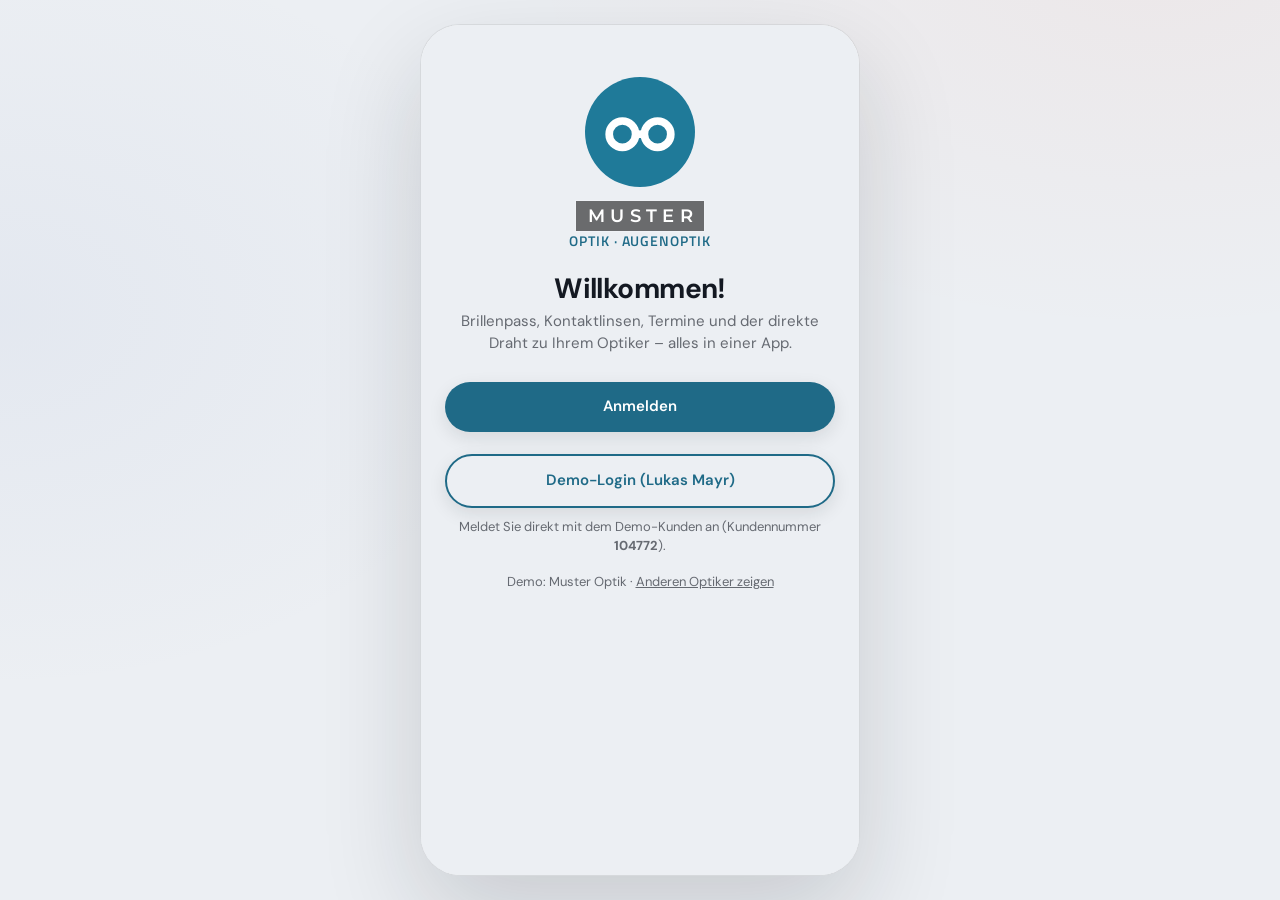
==== commit e4162211: "App v1.20: Demo-Optiker wechseln (Muster Optik / Optik Falkner) - Profil > Demo und Startbildschirm:" ====
--- a/index.html
+++ b/index.html
@@ -520,6 +520,8 @@
 .chat-att{background:rgba(28,32,42,.75)!important;-webkit-backdrop-filter:blur(14px);backdrop-filter:blur(14px)}
 @media (prefers-reduced-motion:reduce){nav.bottom .lg-lens{transition:none}}
 /* 26.11.2026: Untertitel unter dem Logo in der Markenfarbe (z. B. Blau bei Muster Optik); Push nach oben wegwischbar */
+/* Optiker-Auswahl über dem Startbildschirm */
+.sheet.top{z-index:61}.scrim.top{z-index:60}
 html.brand-sub[data-gt] .wm-sub,html.brand-sub .wm-sub{color:var(--accent)!important}
 .push{touch-action:none;user-select:none;-webkit-user-select:none}
 @media (prefers-reduced-motion:reduce){.push{transition:none!important}}
@@ -701,10 +703,11 @@
         <button class="list-item" style="width:100%;text-align:left" onclick="openSheet('legal','privacy')"><div class="grow">Datenschutzerklärung</div><span class="chev">›</span></button>
         <button class="list-item" style="width:100%;text-align:left" onclick="openSheet('legal','imprint')"><div class="grow">Impressum</div><span class="chev">›</span></button>
         <div class="list-item"><div class="grow">Meine Daten exportieren</div><span class="chev">›</span></div>
+        <button class="list-item" style="width:100%;text-align:left" onclick="openSheet('optiker')"><div class="grow">Demo: Optiker wechseln</div></button>
         <button class="list-item" style="width:100%;text-align:left" onclick="demoPush()"><div class="grow">Demo: Bewertungs-Benachrichtigung zeigen</div></button>
         <button class="list-item" style="width:100%;text-align:left;color:var(--danger)" onclick="resetDemo()"><div class="grow">Demo-Daten zurücksetzen</div></button>
       </div>
-      <p class="muted-s" style="text-align:center;margin-top:20px">Prototyp v1.19 · Kundendaten sind Beispieldaten</p>
+      <p class="muted-s" style="text-align:center;margin-top:20px">Prototyp v1.20 · Kundendaten sind Beispieldaten</p>
     </section>
   </main>
 
@@ -1300,10 +1303,10 @@
 /* ===================== Bottom Sheets ===================== */
 const sheet=document.getElementById('sheet'), scrim=document.getElementById('scrim');
 function openSheet(kind,arg){
-  ({news:sheetNews,docs:sheetDocs,onbStore:sheetStore,family:sheetFamily,damage:sheetDamage,kasko:sheetKasko,order:sheetOrder,book:sheetBook,store:sheetStore,stock:sheetStock,rate:sheetRate,legal:sheetLegal,famDel:sheetFamDel,msgDel:sheetMsgDel})[kind](arg);
+  ({news:sheetNews,docs:sheetDocs,onbStore:sheetStore,family:sheetFamily,damage:sheetDamage,kasko:sheetKasko,order:sheetOrder,book:sheetBook,store:sheetStore,stock:sheetStock,rate:sheetRate,legal:sheetLegal,famDel:sheetFamDel,msgDel:sheetMsgDel,optiker:sheetOptiker})[kind](arg);
   sheet.classList.add('on');scrim.classList.add('on');
 }
-function closeSheet(){sheet.classList.remove('on');scrim.classList.remove('on')}
+function closeSheet(){sheet.classList.remove('on','top');scrim.classList.remove('on','top')}
 function setSheet(title,html){document.getElementById('sheetTitle').textContent=title;document.getElementById('sheetBody').innerHTML=html;document.getElementById('sheetBody').scrollTop=0}
 function successView(title,text,extra){
   setSheet('',`<div class="success"><div class="big-ic"><svg viewBox="0 0 24 24" fill="none" stroke="currentColor" stroke-width="2.6" stroke-linecap="round" stroke-linejoin="round"><path d="M20 6 9 17l-5-5"/></svg></div>
@@ -1316,6 +1319,14 @@
 function storeOpts(sel,fn){
   return Object.values(STORES).map(x=>`<button class="store-opt ${x.id===sel?'on':''}" onclick="${fn}('${x.id}')"><span class="radio"></span><div class="grow"><b>${x.full}</b><div class="muted-s">${x.street}, ${x.zip} · ${x.tel}</div></div></button>`).join('');
 }
+/* Demo: zwischen Optikern wechseln (27.11.2026) – zum Herzeigen; Demo-Daten bleiben je Optiker erhalten */
+function sheetOptiker(){
+  if(onbEl().classList.contains('on')){sheet.classList.add('top');scrim.classList.add('top')} // auch über dem Startbildschirm
+  setSheet('Optiker wechseln',`
+    <p class="sub">Zum Herzeigen: dieselbe App im Design eines anderen Optikers. Die Demo-Daten bleiben je Optiker erhalten.</p>
+    ${OPTIKER_LIST.map(p=>`<button class="store-opt ${p.id===OPTIKER.id?'on':''}" onclick="switchOptiker('${p.id}')"><span class="radio"></span><img src="${p.logo||FALCON_DEFAULT||''}" alt="" style="width:36px;height:36px;object-fit:contain;flex-shrink:0"><div class="grow"><b>${esc(p.name)}</b><div class="muted-s">Filialen ${esc(p.sub)}</div></div></button>`).join('')}`);
+}
+function switchOptiker(id){if(id===OPTIKER.id){closeSheet();return}OPTIKER.switchTo(id)}
 function sheetStore(first){
   setSheet(first?'Willkommen bei '+OPTIKER.name:'Filiale wählen',`
     <p class="sub">${first?'In welcher Filiale sind Sie Kunde? Sie können das jederzeit ändern.':'Ihre Stammfiliale für Termine, Abholungen und Reparaturen.'}</p>
@@ -1706,7 +1717,8 @@
     <h1 style="text-align:center;font-size:28px">Willkommen!</h1><p class="sub" style="text-align:center;margin-top:6px">Brillenpass, Kontaktlinsen, Termine und der direkte Draht zu Ihrem Optiker – alles in einer App.</p>
     <button class="btn accent" style="margin-top:28px" onclick="onb.mode='existing';onb.step=1;onbRender()">Anmelden</button>
     <button class="btn outline" style="margin-top:22px" onclick="onbDemo()">Demo-Login (Lukas Mayr)</button>
-    <p class="muted-s" style="text-align:center;margin-top:10px">Meldet Sie direkt mit dem Demo-Kunden an (Kundennummer <b>104772</b>).</p>`;
+    <p class="muted-s" style="text-align:center;margin-top:10px">Meldet Sie direkt mit dem Demo-Kunden an (Kundennummer <b>104772</b>).</p>
+    <p class="muted-s" style="text-align:center;margin-top:18px">Demo: ${esc(OPTIKER.name)} · <a href="#" style="color:inherit;text-decoration:underline" onclick="openSheet('optiker');return false">Anderen Optiker zeigen</a></p>`;
   if(onb.step===1&&onb.mode==='existing') h=onbSteps(1)+`<h1 style="font-size:26px">Konto verknüpfen</h1><p class="sub">Ihre Kundennummer finden Sie auf Ihrer Rechnung oder Kundenkarte${inv?' – sie wurde aus Ihrer Einladung übernommen':''}.</p>
     <label class="f">Kundennummer</label><input class="input" id="oKd" inputmode="numeric" value="${esc(inv||'')}" placeholder="z. B. 104772">
     <label class="f">Geburtsdatum</label><input class="input" id="oBirth" type="date">
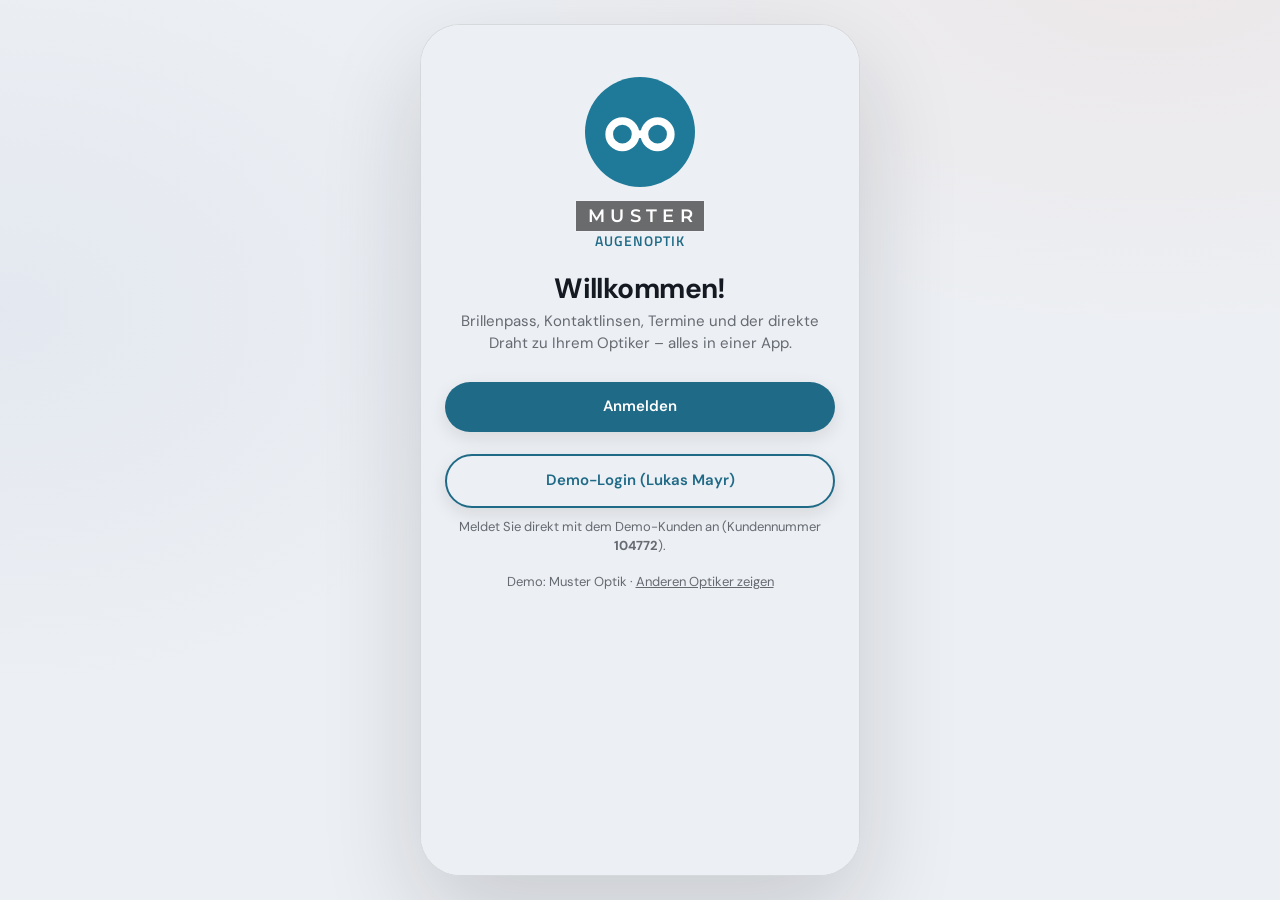
==== commit cbbef3ce: "App v1.21: Schriftzug im Kopf passt sich der Bildschirmbreite an, Muster Optik „AUGENOPTIK“ - Schrif" ====
--- a/index.html
+++ b/index.html
@@ -521,6 +521,16 @@
 @media (prefers-reduced-motion:reduce){nav.bottom .lg-lens{transition:none}}
 /* 26.11.2026: Untertitel unter dem Logo in der Markenfarbe (z. B. Blau bei Muster Optik); Push nach oben wegwischbar */
 /* Optiker-Auswahl über dem Startbildschirm */
+/* 27.11.2026: Schriftzug im App-Kopf passt sich der Bildschirmbreite an und hält Abstand zum Filial-Feld
+   (die ältere Regel für kleine Handys wurde von der Glas-Regel .wm-top{font-size:13px} überschrieben) */
+header.top{gap:10px}
+header.top .logo{min-width:0;flex:0 1 auto}
+header.top .row{flex-shrink:0}
+header.top .wm-top{font-size:clamp(9px,2.9vw,13px);letter-spacing:clamp(.12em,.7vw,.3em);padding:clamp(3px,.9vw,4px) clamp(1px,.7vw,3px) clamp(3px,.9vw,4px) clamp(4px,1.8vw,8px)}
+header.top .wm-sub{font-size:clamp(7px,2.3vw,10.5px);letter-spacing:.05em}
+header.top .falcon{width:clamp(34px,9.5vw,46px);height:clamp(34px,9.5vw,46px)}
+header.top .store-pill #pillName{max-width:clamp(58px,22vw,120px);overflow:hidden;text-overflow:ellipsis;white-space:nowrap}
+@media (max-width:359px){header.top .store-pill #pillName{max-width:54px}}
 .sheet.top{z-index:61}.scrim.top{z-index:60}
 html.brand-sub[data-gt] .wm-sub,html.brand-sub .wm-sub{color:var(--accent)!important}
 .push{touch-action:none;user-select:none;-webkit-user-select:none}
@@ -614,7 +624,7 @@
     <div class="row" style="gap:7px">
     <button class="store-pill" onclick="openSheet('store')" aria-label="Filiale wählen"><span class="sdot"></span><span id="pillName"></span><svg viewBox="0 0 24 24" fill="none" stroke="currentColor" stroke-width="2.5" stroke-linecap="round"><path d="m6 9 6 6 6-6"/></svg></button>
     <button class="head-btn" aria-label="Nachrichten" onclick="go('chat')"><svg viewBox="0 0 24 24" fill="none" stroke="currentColor" stroke-width="2" stroke-linecap="round" stroke-linejoin="round"><path d="M21 12a8 8 0 0 1-11.6 7.1L4 20.5l1.4-4.6A8 8 0 1 1 21 12Z"/></svg><span class="head-badge" id="chatBadge" style="display:none"></span></button>
-    <button class="head-avatar" id="headAvatar" aria-label="Mein Profil" onclick="go('profile')">J</button>
+    <button class="head-avatar" id="headAvatar" aria-label="Mein Profil" onclick="go('profile')"></button>
     </div>
   </header>
 
@@ -707,7 +717,7 @@
         <button class="list-item" style="width:100%;text-align:left" onclick="demoPush()"><div class="grow">Demo: Bewertungs-Benachrichtigung zeigen</div></button>
         <button class="list-item" style="width:100%;text-align:left;color:var(--danger)" onclick="resetDemo()"><div class="grow">Demo-Daten zurücksetzen</div></button>
       </div>
-      <p class="muted-s" style="text-align:center;margin-top:20px">Prototyp v1.20 · Kundendaten sind Beispieldaten</p>
+      <p class="muted-s" style="text-align:center;margin-top:20px">Prototyp v1.21 · Kundendaten sind Beispieldaten</p>
     </section>
   </main>
 
